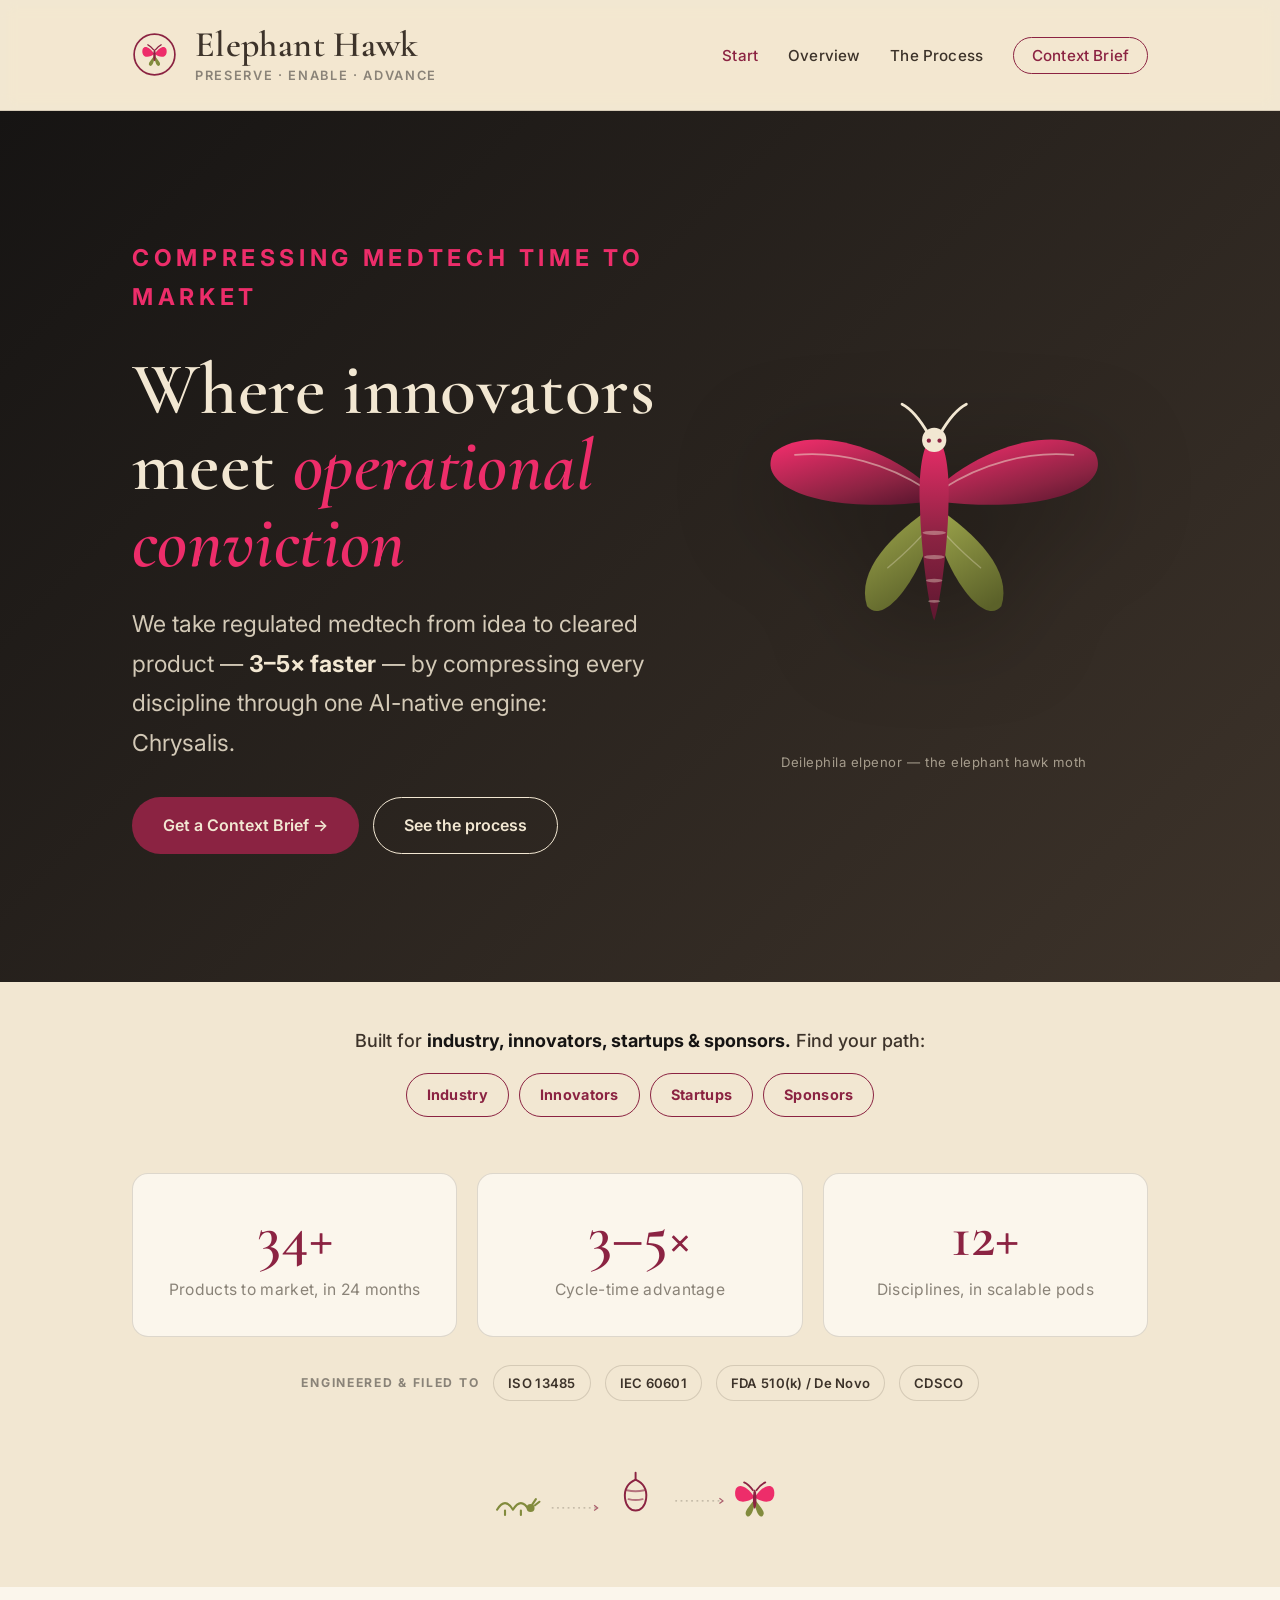
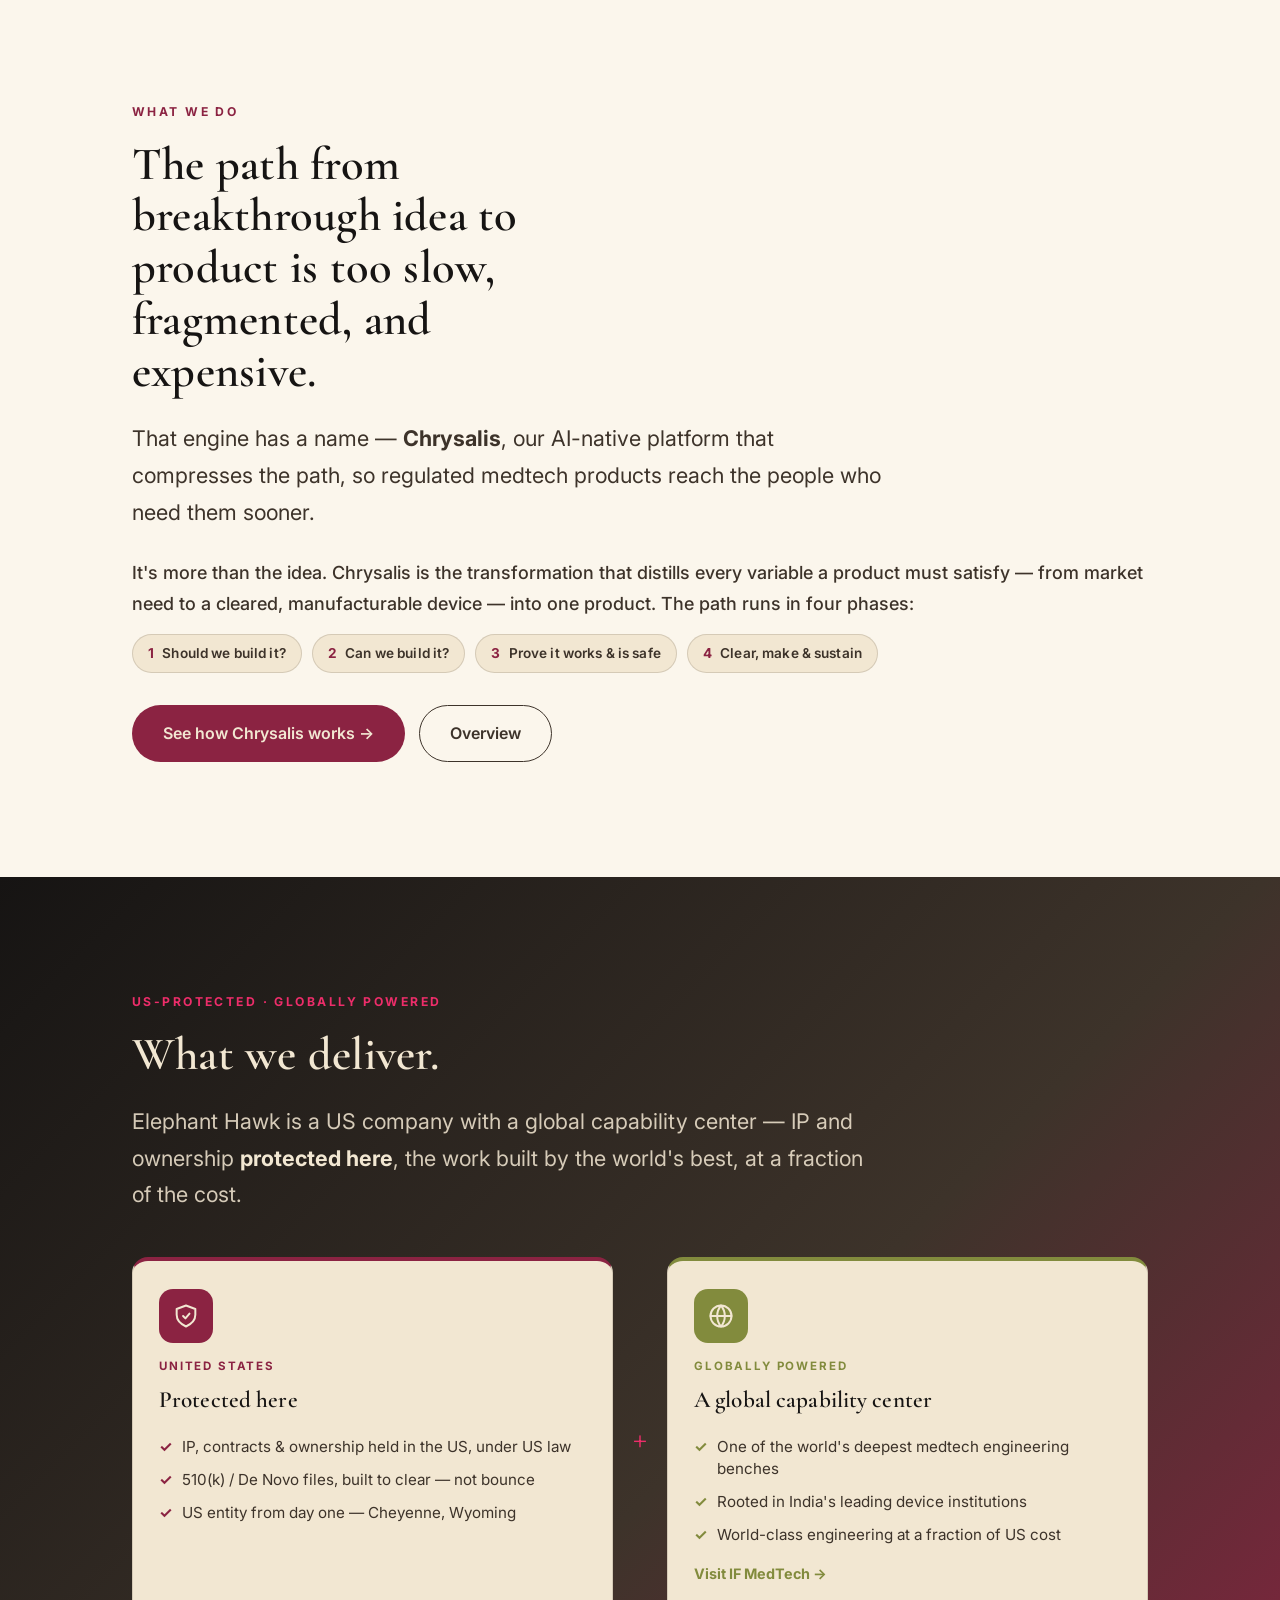
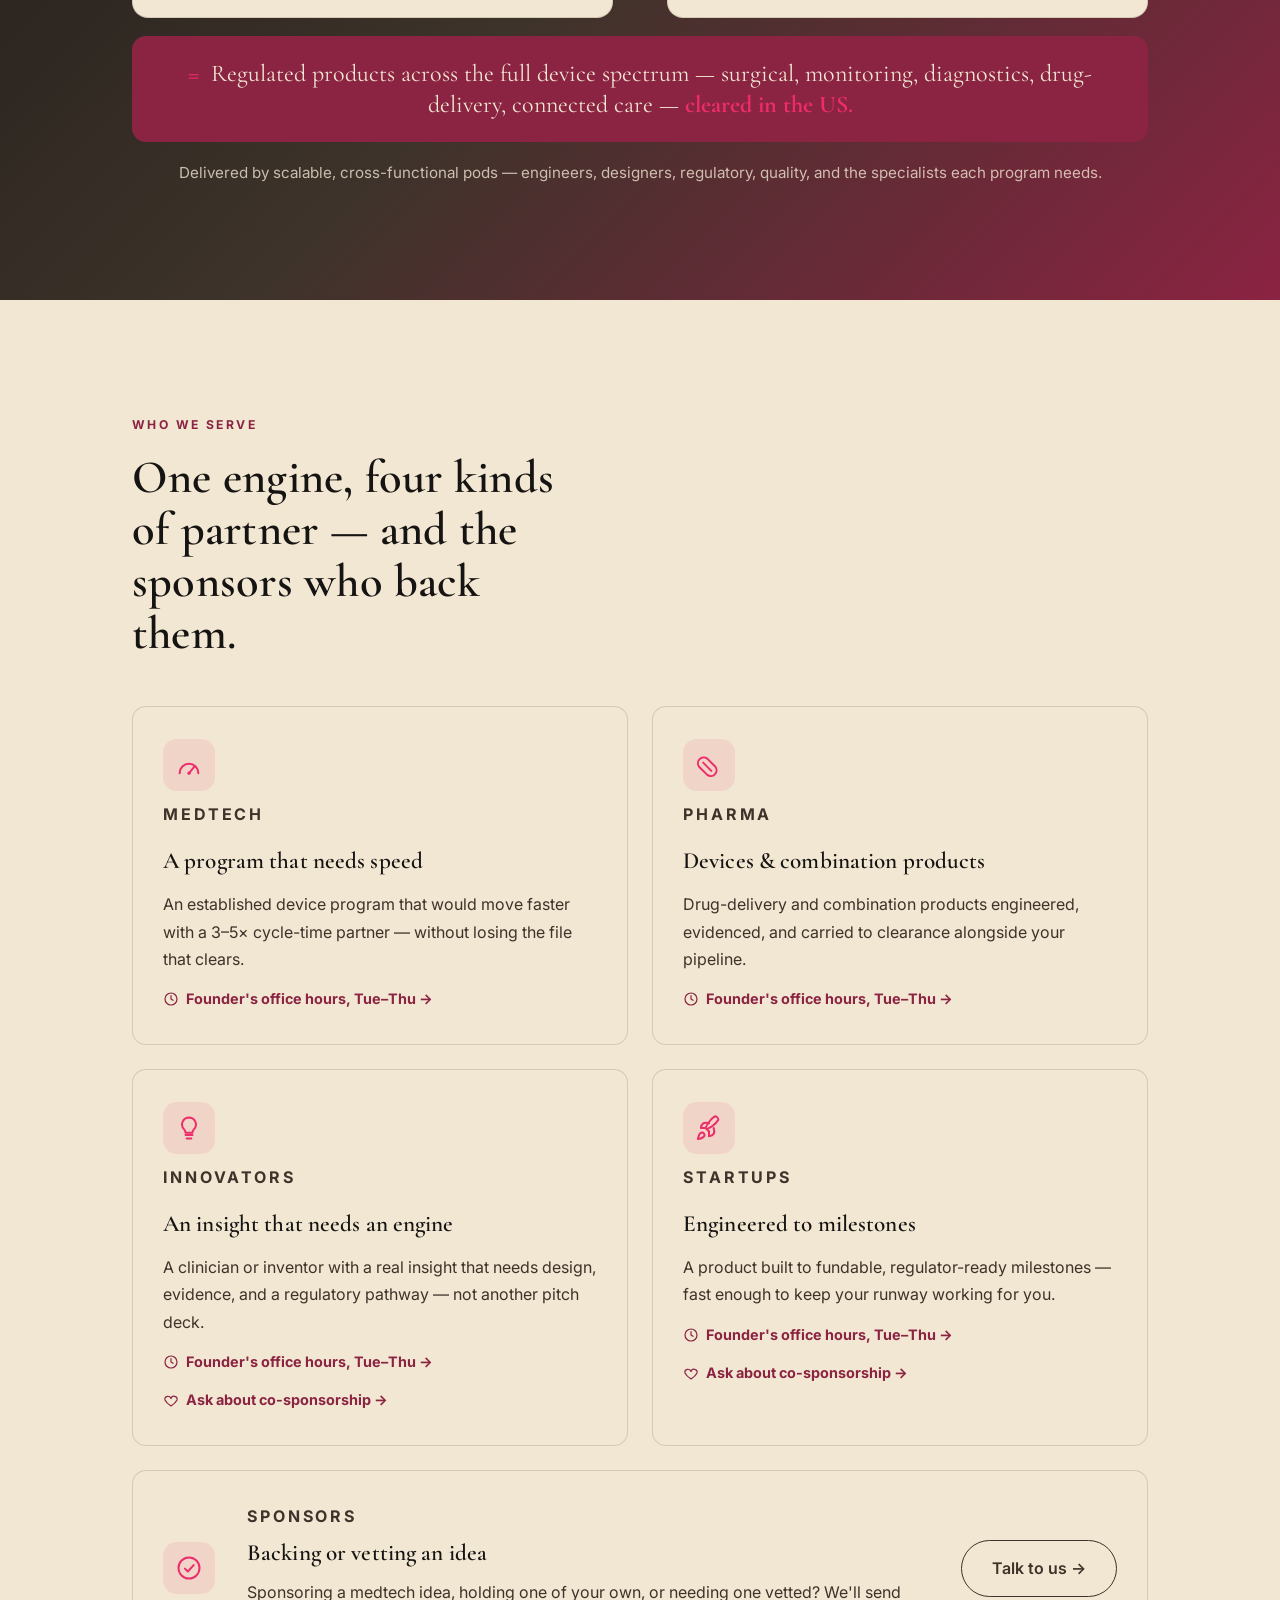
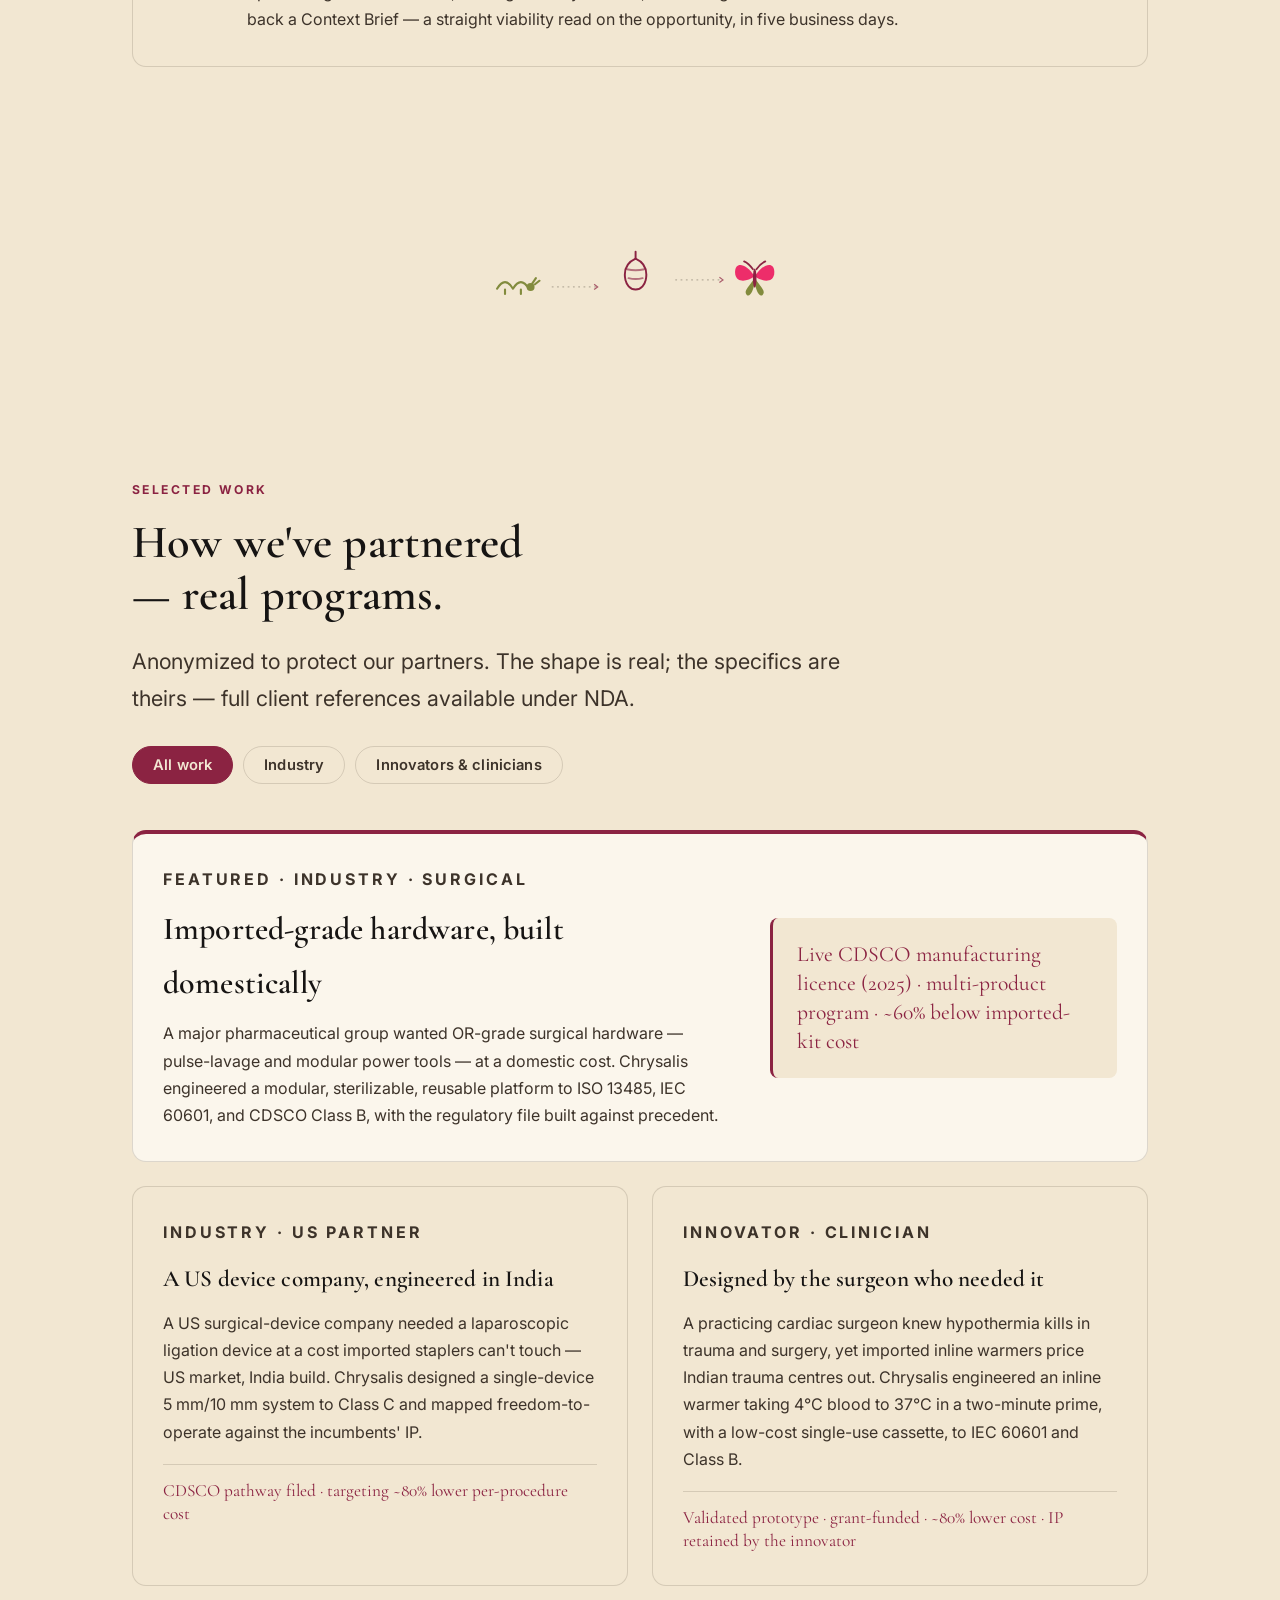
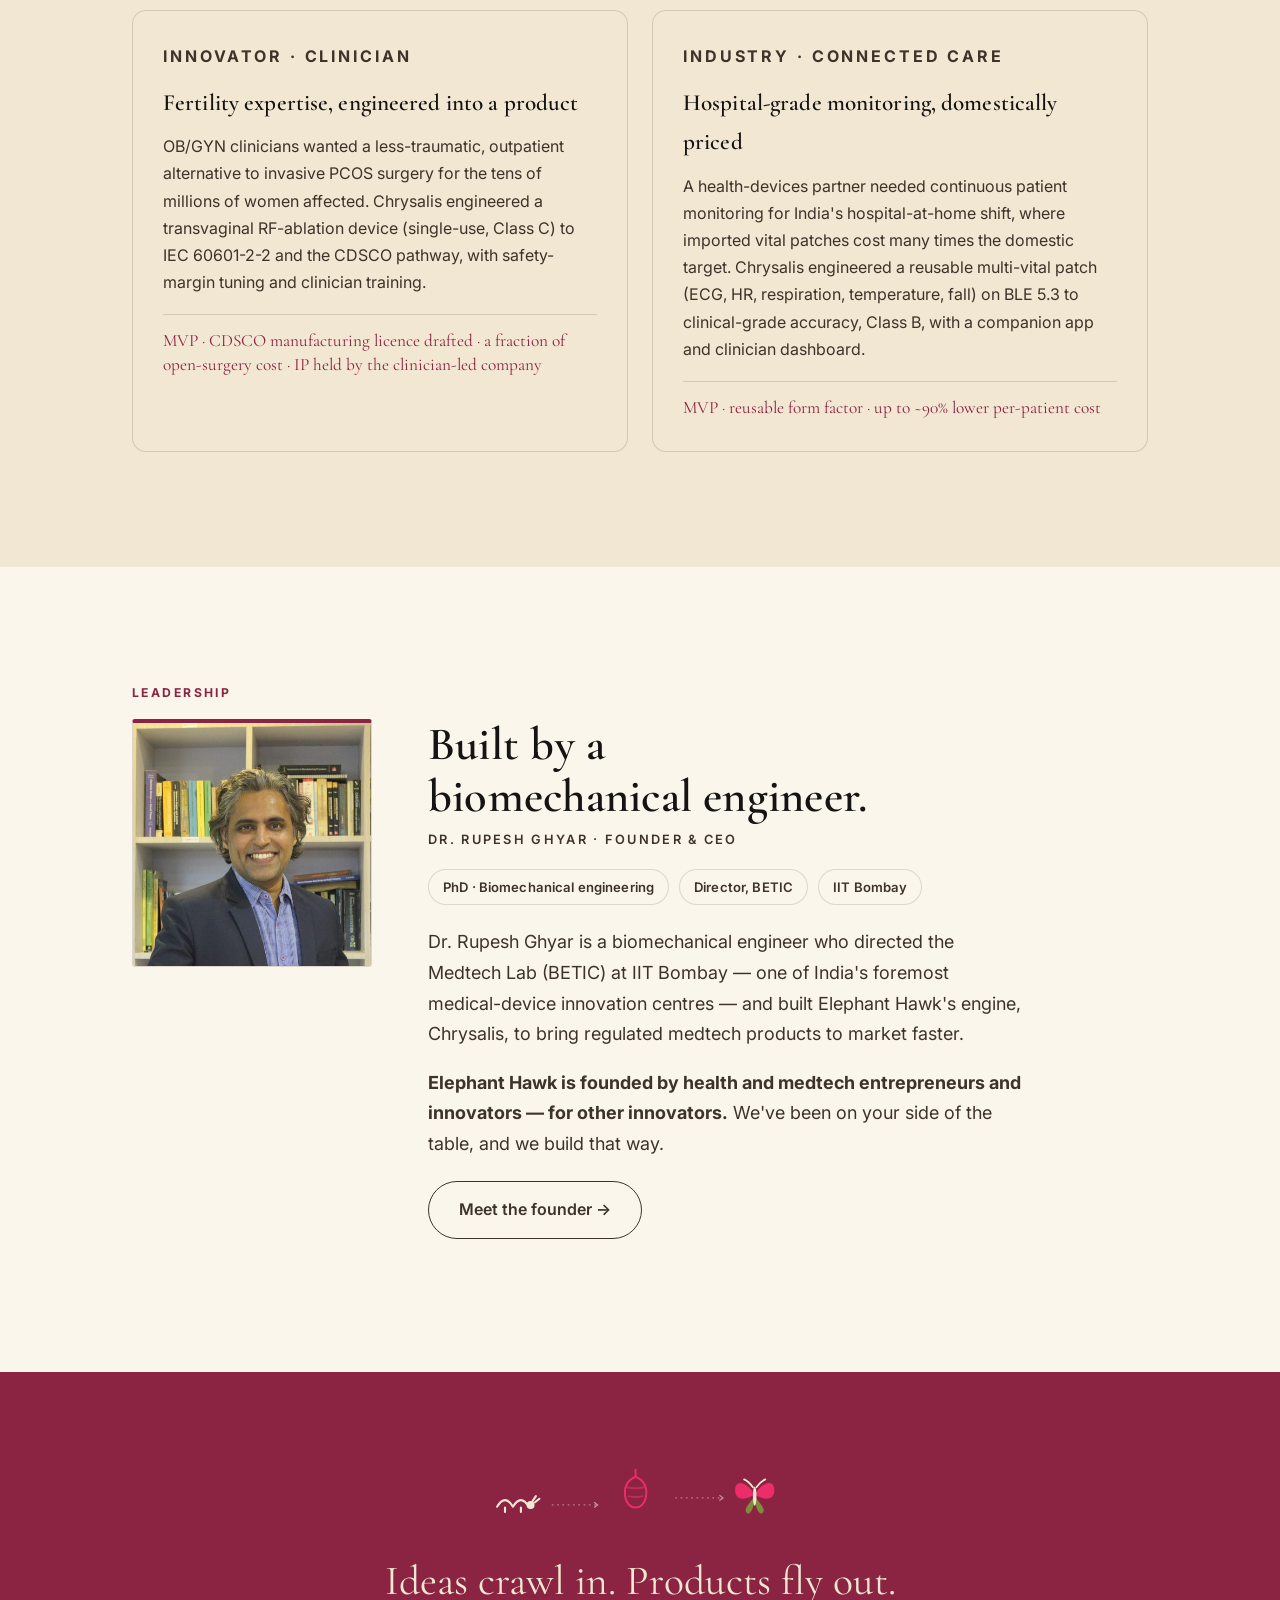
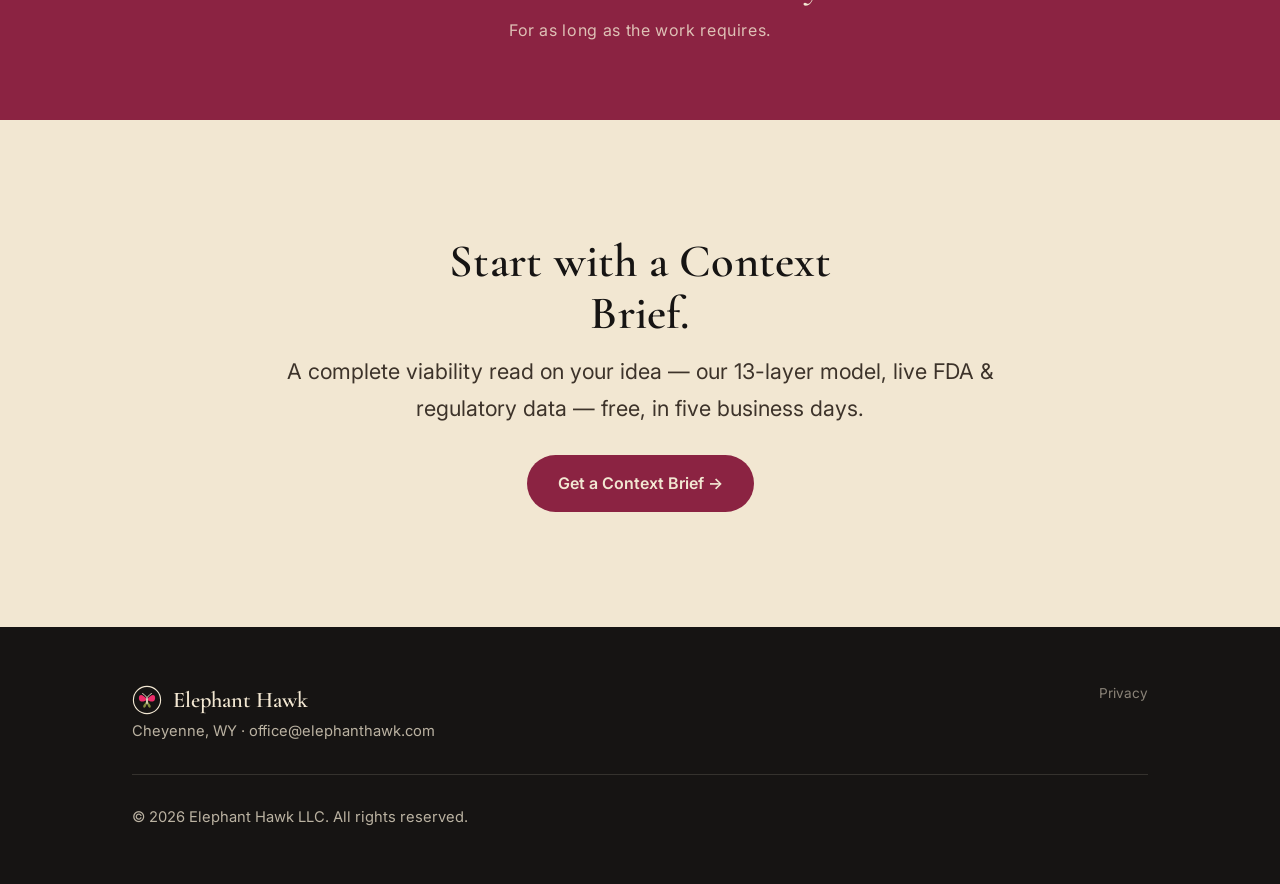
==== index.html @ acc8ccac "Redesign the hero elephant hawk moth (symmetric, brand-aligned) Replace crude ellipse "wings" with p" ====
<!DOCTYPE html>
<html lang="en">
<head>
  <meta charset="UTF-8">
  <meta name="viewport" content="width=device-width, initial-scale=1.0">
  <title>Elephant Hawk — Where innovators meet operational conviction</title>
  <meta name="description" content="Elephant Hawk partners with industry and innovators to develop, manufacture, and bring regulated products to market worldwide.">
  <link rel="canonical" href="https://www.elephanthawk.com/">
  <!-- Social sharing (Open Graph + Twitter) -->
  <meta property="og:type" content="website">
  <meta property="og:site_name" content="Elephant Hawk">
  <meta property="og:url" content="https://www.elephanthawk.com/">
  <meta property="og:title" content="Elephant Hawk — Where innovators meet operational conviction">
  <meta property="og:description" content="We partner with industry and innovators to develop, manufacture, and bring regulated products to market worldwide.">
  <meta property="og:image" content="https://www.elephanthawk.com/og-image.png">
  <meta name="twitter:card" content="summary_large_image">
  <!-- Structured data: tells Google & AI tools who Elephant Hawk is -->
  <script type="application/ld+json">
  {
    "@context": "https://schema.org",
    "@type": "Organization",
    "name": "Elephant Hawk",
    "url": "https://www.elephanthawk.com/",
    "logo": "https://www.elephanthawk.com/apple-touch-icon.png",
    "image": "https://www.elephanthawk.com/og-image.png",
    "description": "Elephant Hawk partners with industry and innovators to develop, manufacture, and bring regulated products to market worldwide — compressing medtech time to market.",
    "slogan": "Where innovators meet operational conviction"
  }
  </script>
  <!-- Brand web fonts: Cormorant Garamond (display) + Inter (body) -->
  <link rel="preconnect" href="https://fonts.googleapis.com">
  <link rel="preconnect" href="https://fonts.gstatic.com" crossorigin>
  <link href="https://fonts.googleapis.com/css2?family=Cormorant+Garamond:ital,wght@0,500;0,600;1,500;1,600&family=Inter:wght@400;500;600;700&display=swap" rel="stylesheet">
  <link rel="icon" href="favicon.svg" type="image/svg+xml">
  <link rel="icon" href="favicon-32.png" sizes="32x32" type="image/png">
  <link rel="apple-touch-icon" href="apple-touch-icon.png">
  <link rel="stylesheet" href="styles.css">
</head>
<body>

  <!-- ============ Shared header (repeat on every page) ============ -->
  <header class="site-header">
    <nav class="nav container" aria-label="Primary">
      <a class="brand" href="index.html" aria-label="Elephant Hawk home">
        <!-- Ring emblem — wing pair inside a ring (Mulberry ring on cream) -->
        <svg viewBox="0 0 64 64" xmlns="http://www.w3.org/2000/svg" aria-hidden="true">
          <circle cx="32" cy="32" r="29" fill="none" stroke="#8B2342" stroke-width="2.4"/><g transform="translate(32,33) scale(0.78) translate(-32,-42)"><path d="M32,40 C20,22 8,24 10,38 C12,48 24,46 32,40 Z" fill="#ED2D6A"/><path d="M32,40 C44,22 56,24 54,38 C52,48 40,46 32,40 Z" fill="#ED2D6A"/><path d="M32,42 C25,52 19,57 23,61 C27,64 31,55 32,46 Z" fill="#828B3D"/><path d="M32,42 C39,52 45,57 41,61 C37,64 33,55 32,46 Z" fill="#828B3D"/><ellipse cx="32" cy="42" rx="2.2" ry="11" fill="#8B2342"/><path d="M30,32 q-5,-7 -10,-9 M34,32 q5,-7 10,-9" stroke="#8B2342" stroke-width="2.4" fill="none" stroke-linecap="round"/></g>
        </svg>
        <span class="name">Elephant Hawk<span class="tag">Preserve · Enable · Advance</span></span>
      </a>
      <button class="nav-toggle" aria-label="Toggle menu" aria-controls="nav-links" aria-expanded="false">☰</button>
      <ul class="nav-links" id="nav-links" hidden>
        <li><a href="index.html" class="active">Start</a></li>
        <li><a href="about.html">Overview</a></li>
        <li><a href="approach.html">The Process</a></li>
        <li><a class="nav-cta" href="contact.html?type=brief#context-brief">Context Brief</a></li>
      </ul>
    </nav>
  </header>

  <main>
    <!-- ============ Hero (dark transformation gradient + moth) ============ -->
    <section class="hero on-dark">
      <div class="container">
        <div class="hero-copy">
          <p class="section-eyebrow" style="color:var(--hawk-pink);">Compressing medtech time to market</p>
          <h1>Where innovators meet <em>operational conviction</em></h1>
          <p>We take regulated medtech from idea to cleared product — <strong style="color:var(--wing-cream);">3–5× faster</strong> — by compressing every discipline through one AI-native engine: Chrysalis.</p>
          <div class="hero-actions">
            <a class="btn btn-primary" href="contact.html?type=brief#context-brief">Get a Context Brief →</a>
            <a class="btn btn-ghost" href="approach.html">See the process</a>
          </div>
        </div>
        <figure class="hero-art" style="margin:0;">
          <!-- The elephant hawk moth — the figure the brand is named for -->
          <svg viewBox="0 0 1200 1140" xmlns="http://www.w3.org/2000/svg" role="img" aria-label="Illustration of an elephant hawk moth">
            <defs>
              <linearGradient id="forewing" x1="0.15" y1="0" x2="0.85" y2="1">
                <stop offset="0%" stop-color="#ED2D6A"/><stop offset="70%" stop-color="#8B2342"/><stop offset="100%" stop-color="#5e1730"/>
              </linearGradient>
              <linearGradient id="hindwing" x1="0.3" y1="0" x2="0.7" y2="1">
                <stop offset="0%" stop-color="#9aa24a"/><stop offset="100%" stop-color="#5b6129"/>
              </linearGradient>
              <linearGradient id="bodyGrad" x1="0" y1="0" x2="0" y2="1">
                <stop offset="0%" stop-color="#ED2D6A"/><stop offset="55%" stop-color="#8B2342"/><stop offset="100%" stop-color="#5e1730"/>
              </linearGradient>
            </defs>
            <!-- Hindwings (olive), behind -->
            <path d="M600,520 C480,600 380,702 412,802 C462,862 572,706 600,560 Z" fill="url(#hindwing)"/>
            <path d="M600,520 C720,600 820,702 788,802 C738,862 628,706 600,560 Z" fill="url(#hindwing)"/>
            <!-- Forewings (pink), swept up and out -->
            <path d="M600,478 C440,330 232,300 150,372 C96,472 300,548 600,506 Z" fill="url(#forewing)"/>
            <path d="M600,478 C760,330 968,300 1050,372 C1104,472 900,548 600,506 Z" fill="url(#forewing)"/>
            <!-- Pale streaks (the moth's signature wing lines) -->
            <path d="M210,378 C340,366 470,404 575,472" stroke="#F2E7D2" stroke-width="5" fill="none" opacity="0.5" stroke-linecap="round"/>
            <path d="M990,378 C860,366 730,404 625,472" stroke="#F2E7D2" stroke-width="5" fill="none" opacity="0.5" stroke-linecap="round"/>
            <path d="M470,694 C522,650 566,608 596,566" stroke="#F2E7D2" stroke-width="4" fill="none" opacity="0.32" stroke-linecap="round"/>
            <path d="M730,694 C678,650 634,608 604,566" stroke="#F2E7D2" stroke-width="4" fill="none" opacity="0.32" stroke-linecap="round"/>
            <!-- Body: tapered abdomen, on top of the wing roots -->
            <path d="M600,322 C566,340 556,430 560,520 C563,650 585,802 600,842 C615,802 637,650 640,520 C644,430 634,340 600,322 Z" fill="url(#bodyGrad)"/>
            <!-- Abdomen segment stripes -->
            <ellipse cx="600" cy="596" rx="33" ry="6" fill="#F2E7D2" opacity="0.38"/>
            <ellipse cx="600" cy="664" rx="29" ry="6" fill="#F2E7D2" opacity="0.38"/>
            <ellipse cx="600" cy="730" rx="23" ry="5" fill="#F2E7D2" opacity="0.38"/>
            <ellipse cx="600" cy="788" rx="17" ry="4" fill="#F2E7D2" opacity="0.38"/>
            <!-- Head + eyes -->
            <circle cx="600" cy="336" r="34" fill="#F2E7D2"/>
            <circle cx="585" cy="338" r="6" fill="#8B2342"/>
            <circle cx="615" cy="338" r="6" fill="#8B2342"/>
            <!-- Antennae -->
            <path d="M584,320 Q546,254 510,236" stroke="#F2E7D2" stroke-width="8" fill="none" stroke-linecap="round"/>
            <path d="M616,320 Q654,254 690,236" stroke="#F2E7D2" stroke-width="8" fill="none" stroke-linecap="round"/>
          </svg>
          <figcaption class="hero-caption">Deilephila elpenor — the elephant hawk moth</figcaption>
        </figure>
      </div>
    </section>

    <!-- ============ Audience selector ============ -->
    <section class="container audience-bar">
      <p class="audience-lead">Built for <strong>industry, innovators, startups &amp; sponsors.</strong> Find your path:</p>
      <div class="audience-chips">
        <a href="#for-industry">Industry</a>
        <a href="#for-innovators">Innovators</a>
        <a href="#for-startups">Startups</a>
        <a href="#for-sponsors">Sponsors</a>
      </div>
    </section>

    <!-- ============ Proof strip ============ -->
    <section class="container">
      <div class="stats">
        <div class="stat"><div class="num" data-count="34" data-suffix="+">34+</div><div class="label">Products to market, in 24 months</div></div>
        <div class="stat"><div class="num">3–5×</div><div class="label">Cycle-time advantage</div></div>
        <div class="stat"><div class="num" data-count="12" data-suffix="+">12+</div><div class="label">Disciplines, in scalable pods</div></div>
      </div>
      <div class="standards" aria-label="Standards and regulatory pathways">
        <span class="standards-lead">Engineered &amp; filed to</span>
        <span class="std">ISO 13485</span>
        <span class="std">IEC 60601</span>
        <span class="std">FDA 510(k) / De Novo</span>
        <span class="std">CDSCO</span>
      </div>
    </section>

    <!-- ============ Metamorphosis thread (caterpillar → chrysalis → moth) ============ -->
    <div class="metamorph-divider" aria-hidden="true">
      <svg viewBox="0 0 340 90" fill="none">
        <path d="M70,60 H120" stroke="#3D332A" stroke-width="1.4" stroke-dasharray="2 4" opacity="0.32"/>
        <path d="M118,57 l4,3 -4,3" stroke="#8B2342" stroke-width="1.4" opacity="0.7"/>
        <path d="M210,52 H262" stroke="#3D332A" stroke-width="1.4" stroke-dasharray="2 4" opacity="0.32"/>
        <path d="M260,49 l4,3 -4,3" stroke="#8B2342" stroke-width="1.4" opacity="0.7"/>
        <g stroke="#828B3D" stroke-width="2.4" stroke-linecap="round" stroke-linejoin="round">
          <path d="M8,62 q9,-15 18,0 q9,-15 18,0"/><circle cx="46" cy="60" r="4.5" fill="#828B3D" stroke="none"/>
          <path d="M48,56 l4,-6 M51,57 l5,-4"/><path d="M17,63 v5 M35,63 v5"/>
        </g>
        <g stroke="#8B2342" stroke-width="2.2" stroke-linecap="round">
          <line x1="165" y1="20" x2="165" y2="28"/>
          <path d="M165,28 C156,32 152,40 153,49 C154,58 159,63 165,63 C171,63 176,58 177,49 C178,40 174,32 165,28 Z"/>
          <path d="M155,40 Q165,42 175,40" opacity="0.6"/><path d="M157,50 Q165,52 173,50" opacity="0.6"/>
        </g>
        <g transform="translate(268,8)">
          <path d="M32,40 C20,22 8,24 10,38 C12,48 24,46 32,40 Z" fill="#ED2D6A"/>
          <path d="M32,40 C44,22 56,24 54,38 C52,48 40,46 32,40 Z" fill="#ED2D6A"/>
          <path d="M32,42 C25,52 19,57 23,61 C27,64 31,55 32,46 Z" fill="#828B3D"/>
          <path d="M32,42 C39,52 45,57 41,61 C37,64 33,55 32,46 Z" fill="#828B3D"/>
          <ellipse cx="32" cy="42" rx="2" ry="11" fill="#8B2342"/>
          <path d="M30,32 q-5,-7 -10,-9 M34,32 q5,-7 10,-9" stroke="#8B2342" stroke-width="2" fill="none" stroke-linecap="round"/>
        </g>
      </svg>
    </div>

    <!-- ============ What we do (teaser) ============ -->
    <section class="section section--panel">
      <div class="container">
        <p class="section-eyebrow">What we do</p>
        <h2 class="section-title">The path from breakthrough idea to product is too slow, fragmented, and expensive.</h2>
        <p class="lede">That engine has a name — <strong>Chrysalis</strong>, our AI-native platform that compresses the path, so regulated medtech products reach the people who need them sooner.</p>
        <p class="scope-lead">It's more than the idea. Chrysalis is the transformation that distills every variable a product must satisfy — from market need to a cleared, manufacturable device — into one product. The path runs in four phases:</p>
        <div class="scope-strip" aria-label="The Chrysalis pipeline — four phases">
          <a href="approach.html#scope"><b>1</b> Should we build it?</a><a href="approach.html#scope"><b>2</b> Can we build it?</a><a href="approach.html#scope"><b>3</b> Prove it works &amp; is safe</a><a href="approach.html#scope"><b>4</b> Clear, make &amp; sustain</a>
        </div>
        <div class="hero-actions" style="margin-top:32px;">
          <a class="btn btn-primary" href="approach.html">See how Chrysalis works →</a>
          <a class="btn btn-ghost" href="about.html">Overview</a>
        </div>
      </div>
    </section>

    <!-- ============ What we deliver (US) ============ -->
    <section class="section on-dark" style="background:var(--transform);color:var(--wing-cream);">
      <div class="container">
        <p class="section-eyebrow" style="color:var(--hawk-pink);">US-protected · globally powered</p>
        <h2 class="section-title" style="color:var(--wing-cream);">What we deliver.</h2>
        <p class="lede" style="color:rgba(242,231,210,0.86);">Elephant Hawk is a US company with a global capability center — IP and ownership <strong style="color:var(--wing-cream);">protected here</strong>, the work built by the world's best, at a fraction of the cost.</p>
        <div class="deliver-model">
          <div class="deliver-pillars">
            <div class="deliver-pillar" style="--accent: var(--mulberry);">
              <span class="deliver-icon" aria-hidden="true"><svg viewBox="0 0 24 24" fill="none" stroke="currentColor" stroke-width="1.7" stroke-linecap="round" stroke-linejoin="round"><path d="M12 3l8 3v5c0 5-3.5 8-8 10-4.5-2-8-5-8-10V6z"/><path d="M9.5 12l2 2 3.5-4"/></svg></span>
              <p class="deliver-kicker">United States</p>
              <h3>Protected here</h3>
              <ul class="deliver-list">
                <li>IP, contracts &amp; ownership held in the US, under US law</li>
                <li>510(k) / De&nbsp;Novo files, built to clear — not bounce</li>
                <li>US entity from day one — Cheyenne, Wyoming</li>
              </ul>
            </div>
            <div class="deliver-plus" aria-hidden="true">+</div>
            <div class="deliver-pillar" style="--accent: var(--moth-olive);">
              <span class="deliver-icon" aria-hidden="true"><svg viewBox="0 0 24 24" fill="none" stroke="currentColor" stroke-width="1.7" stroke-linecap="round" stroke-linejoin="round"><circle cx="12" cy="12" r="9"/><path d="M3 12h18"/><path d="M12 3a14 14 0 0 1 0 18 14 14 0 0 1 0-18z"/></svg></span>
              <p class="deliver-kicker">Globally powered</p>
              <h3>A global capability center</h3>
              <ul class="deliver-list">
                <li>One of the world's deepest medtech engineering benches</li>
                <li>Rooted in India's leading device institutions</li>
                <li>World-class engineering at a fraction of US cost</li>
              </ul>
              <a class="deliver-link" href="https://www.ifmedtech.com" target="_blank" rel="noopener">Visit IF&nbsp;MedTech →</a>
            </div>
          </div>
          <div class="deliver-result">
            <strong>=</strong>&nbsp; Regulated products across the full device spectrum — surgical, monitoring, diagnostics, drug-delivery, connected care — <strong>cleared in the US.</strong>
          </div>
          <p class="deliver-note">Delivered by scalable, cross-functional pods — engineers, designers, regulatory, quality, and the specialists each program needs.</p>
        </div>
      </div>
    </section>

    <!-- ============ Who we serve ============ -->
    <section class="section">
      <div class="container">
        <p class="section-eyebrow">Who we serve</p>
        <h2 class="section-title">One engine, four kinds of partner — and the sponsors who back them.</h2>
        <div class="cards cols-2">
          <div class="card partner">
            <span class="partner-icon" aria-hidden="true">
              <svg viewBox="0 0 24 24" fill="none" stroke="currentColor" stroke-width="1.7" stroke-linecap="round" stroke-linejoin="round"><path d="M4 19a8 8 0 1 1 16 0"/><path d="M12 19l5-6"/><circle cx="12" cy="19" r="1.4" fill="currentColor" stroke="none"/></svg>
            </span>
            <p class="step-stage" id="for-industry">Medtech</p>
            <h3>A program that needs speed</h3>
            <p>An established device program that would move faster with a 3–5× cycle-time partner — without losing the file that clears.</p>
            <a class="card-teaser" href="contact.html#office-hours">
              <svg viewBox="0 0 24 24" fill="none" stroke="currentColor" stroke-width="1.8" stroke-linecap="round" stroke-linejoin="round" aria-hidden="true"><circle cx="12" cy="12" r="9"/><path d="M12 7v5l3 2"/></svg>
              Founder's office hours, Tue–Thu →
            </a>
          </div>
          <div class="card partner">
            <span class="partner-icon" aria-hidden="true">
              <svg viewBox="0 0 24 24" fill="none" stroke="currentColor" stroke-width="1.7" stroke-linecap="round" stroke-linejoin="round"><path d="M10.5 20.5 3.5 13.5a5 5 0 0 1 7-7l7 7a5 5 0 0 1-7 7z"/><path d="M7 10l7 7"/></svg>
            </span>
            <p class="step-stage">Pharma</p>
            <h3>Devices &amp; combination products</h3>
            <p>Drug-delivery and combination products engineered, evidenced, and carried to clearance alongside your pipeline.</p>
            <a class="card-teaser" href="contact.html#office-hours">
              <svg viewBox="0 0 24 24" fill="none" stroke="currentColor" stroke-width="1.8" stroke-linecap="round" stroke-linejoin="round" aria-hidden="true"><circle cx="12" cy="12" r="9"/><path d="M12 7v5l3 2"/></svg>
              Founder's office hours, Tue–Thu →
            </a>
          </div>
          <div class="card partner">
            <span class="partner-icon" aria-hidden="true">
              <svg viewBox="0 0 24 24" fill="none" stroke="currentColor" stroke-width="1.7" stroke-linecap="round" stroke-linejoin="round"><path d="M9 18h6"/><path d="M10 21h4"/><path d="M12 3a6 6 0 0 0-4 10.4c.7.6 1 1.4 1 2.6h6c0-1.2.3-2 1-2.6A6 6 0 0 0 12 3z"/></svg>
            </span>
            <p class="step-stage" id="for-innovators">Innovators</p>
            <h3>An insight that needs an engine</h3>
            <p>A clinician or inventor with a real insight that needs design, evidence, and a regulatory pathway — not another pitch deck.</p>
            <a class="card-teaser" href="contact.html#office-hours">
              <svg viewBox="0 0 24 24" fill="none" stroke="currentColor" stroke-width="1.8" stroke-linecap="round" stroke-linejoin="round" aria-hidden="true"><circle cx="12" cy="12" r="9"/><path d="M12 7v5l3 2"/></svg>
              Founder's office hours, Tue–Thu →
            </a>
            <a class="card-teaser" href="contact.html?type=cosponsor#note">
              <svg viewBox="0 0 24 24" fill="none" stroke="currentColor" stroke-width="1.8" stroke-linecap="round" stroke-linejoin="round" aria-hidden="true"><path d="M12 21s-7-4.5-9-9a4.5 4.5 0 0 1 9-2 4.5 4.5 0 0 1 9 2c-2 4.5-9 9-9 9z"/></svg>
              Ask about co-sponsorship →
            </a>
          </div>
          <div class="card partner">
            <span class="partner-icon" aria-hidden="true">
              <svg viewBox="0 0 24 24" fill="none" stroke="currentColor" stroke-width="1.7" stroke-linecap="round" stroke-linejoin="round"><path d="M4.5 16.5c-1.5 1.26-2 5-2 5s3.74-.5 5-2c.79-.78.8-2.07.09-2.91a2.18 2.18 0 0 0-3.09-.09z"/><path d="M12 15l-3-3a22 22 0 0 1 8-10c1.5 0 3 1.5 3 3a22 22 0 0 1-10 8z"/><path d="M9 12H5s.55-3.03 2-4c1.62-1.08 5 0 5 0"/><path d="M12 15v4s3.03-.55 4-2c1.08-1.62 0-5 0-5"/></svg>
            </span>
            <p class="step-stage" id="for-startups">Startups</p>
            <h3>Engineered to milestones</h3>
            <p>A product built to fundable, regulator-ready milestones — fast enough to keep your runway working for you.</p>
            <a class="card-teaser" href="contact.html#office-hours">
              <svg viewBox="0 0 24 24" fill="none" stroke="currentColor" stroke-width="1.8" stroke-linecap="round" stroke-linejoin="round" aria-hidden="true"><circle cx="12" cy="12" r="9"/><path d="M12 7v5l3 2"/></svg>
              Founder's office hours, Tue–Thu →
            </a>
            <a class="card-teaser" href="contact.html?type=cosponsor#note">
              <svg viewBox="0 0 24 24" fill="none" stroke="currentColor" stroke-width="1.8" stroke-linecap="round" stroke-linejoin="round" aria-hidden="true"><path d="M12 21s-7-4.5-9-9a4.5 4.5 0 0 1 9-2 4.5 4.5 0 0 1 9 2c-2 4.5-9 9-9 9z"/></svg>
              Ask about co-sponsorship →
            </a>
          </div>
          <div class="card partner partner--wide">
            <span class="partner-icon" aria-hidden="true">
              <svg viewBox="0 0 24 24" fill="none" stroke="currentColor" stroke-width="1.7" stroke-linecap="round" stroke-linejoin="round"><circle cx="12" cy="12" r="9"/><path d="M8.5 12.5l2.5 2.5 5-5.5"/></svg>
            </span>
            <div class="partner-body">
              <p class="step-stage" id="for-sponsors">Sponsors</p>
              <h3>Backing or vetting an idea</h3>
              <p>Sponsoring a medtech idea, holding one of your own, or needing one vetted? We'll send back a Context Brief — a straight viability read on the opportunity, in five business days.</p>
            </div>
            <a class="btn btn-ghost" href="contact.html#note">Talk to us →</a>
          </div>
        </div>
      </div>
    </section>

    <!-- ============ Metamorphosis thread ============ -->
    <div class="metamorph-divider" aria-hidden="true">
      <svg viewBox="0 0 340 90" fill="none">
        <path d="M70,60 H120" stroke="#3D332A" stroke-width="1.4" stroke-dasharray="2 4" opacity="0.32"/>
        <path d="M118,57 l4,3 -4,3" stroke="#8B2342" stroke-width="1.4" opacity="0.7"/>
        <path d="M210,52 H262" stroke="#3D332A" stroke-width="1.4" stroke-dasharray="2 4" opacity="0.32"/>
        <path d="M260,49 l4,3 -4,3" stroke="#8B2342" stroke-width="1.4" opacity="0.7"/>
        <g stroke="#828B3D" stroke-width="2.4" stroke-linecap="round" stroke-linejoin="round">
          <path d="M8,62 q9,-15 18,0 q9,-15 18,0"/><circle cx="46" cy="60" r="4.5" fill="#828B3D" stroke="none"/>
          <path d="M48,56 l4,-6 M51,57 l5,-4"/><path d="M17,63 v5 M35,63 v5"/>
        </g>
        <g stroke="#8B2342" stroke-width="2.2" stroke-linecap="round">
          <line x1="165" y1="20" x2="165" y2="28"/>
          <path d="M165,28 C156,32 152,40 153,49 C154,58 159,63 165,63 C171,63 176,58 177,49 C178,40 174,32 165,28 Z"/>
          <path d="M155,40 Q165,42 175,40" opacity="0.6"/><path d="M157,50 Q165,52 173,50" opacity="0.6"/>
        </g>
        <g transform="translate(268,8)">
          <path d="M32,40 C20,22 8,24 10,38 C12,48 24,46 32,40 Z" fill="#ED2D6A"/>
          <path d="M32,40 C44,22 56,24 54,38 C52,48 40,46 32,40 Z" fill="#ED2D6A"/>
          <path d="M32,42 C25,52 19,57 23,61 C27,64 31,55 32,46 Z" fill="#828B3D"/>
          <path d="M32,42 C39,52 45,57 41,61 C37,64 33,55 32,46 Z" fill="#828B3D"/>
          <ellipse cx="32" cy="42" rx="2" ry="11" fill="#8B2342"/>
          <path d="M30,32 q-5,-7 -10,-9 M34,32 q5,-7 10,-9" stroke="#8B2342" stroke-width="2" fill="none" stroke-linecap="round"/>
        </g>
      </svg>
    </div>

    <!-- ============ Selected work ============ -->
    <section class="section" id="selected-work">
      <div class="container">
        <p class="section-eyebrow">Selected work</p>
        <h2 class="section-title">How we've partnered — real programs.</h2>
        <p class="lede">Anonymized to protect our partners. The shape is real; the specifics are theirs — full client references available under NDA.</p>
        <div class="filterbar" role="group" aria-label="Filter selected work">
          <button class="chip active" type="button" data-filter="all">All work</button>
          <button class="chip" type="button" data-filter="industry">Industry</button>
          <button class="chip" type="button" data-filter="innovator">Innovators &amp; clinicians</button>
        </div>
        <div class="case-grid">
          <div class="card card--featured" data-cat="industry">
            <div class="feat-main">
              <p class="step-stage">Featured · Industry · Surgical</p>
              <h3>Imported-grade hardware, built domestically</h3>
              <p>A major pharmaceutical group wanted OR-grade surgical hardware — pulse-lavage and modular power tools — at a domestic cost. Chrysalis engineered a modular, sterilizable, reusable platform to ISO 13485, IEC 60601, and CDSCO Class B, with the regulatory file built against precedent.</p>
            </div>
            <div class="feat-aside">
              <div class="case-outcome">Live CDSCO manufacturing licence (2025) · multi-product program · ~60% below imported-kit cost</div>
            </div>
          </div>
          <div class="card" data-cat="industry">
            <p class="step-stage">Industry · US partner</p>
            <h3>A US device company, engineered in India</h3>
            <p>A US surgical-device company needed a laparoscopic ligation device at a cost imported staplers can't touch — US market, India build. Chrysalis designed a single-device 5&nbsp;mm/10&nbsp;mm system to Class C and mapped freedom-to-operate against the incumbents' IP.</p>
            <div class="case-outcome">CDSCO pathway filed · targeting ~80% lower per-procedure cost</div>
          </div>
          <div class="card" data-cat="innovator">
            <p class="step-stage">Innovator · Clinician</p>
            <h3>Designed by the surgeon who needed it</h3>
            <p>A practicing cardiac surgeon knew hypothermia kills in trauma and surgery, yet imported inline warmers price Indian trauma centres out. Chrysalis engineered an inline warmer taking 4°C blood to 37°C in a two-minute prime, with a low-cost single-use cassette, to IEC 60601 and Class B.</p>
            <div class="case-outcome">Validated prototype · grant-funded · ~80% lower cost · IP retained by the innovator</div>
          </div>
          <div class="card" data-cat="innovator">
            <p class="step-stage">Innovator · Clinician</p>
            <h3>Fertility expertise, engineered into a product</h3>
            <p>OB/GYN clinicians wanted a less-traumatic, outpatient alternative to invasive PCOS surgery for the tens of millions of women affected. Chrysalis engineered a transvaginal RF-ablation device (single-use, Class C) to IEC 60601-2-2 and the CDSCO pathway, with safety-margin tuning and clinician training.</p>
            <div class="case-outcome">MVP · CDSCO manufacturing licence drafted · a fraction of open-surgery cost · IP held by the clinician-led company</div>
          </div>
          <div class="card" data-cat="industry">
            <p class="step-stage">Industry · Connected care</p>
            <h3>Hospital-grade monitoring, domestically priced</h3>
            <p>A health-devices partner needed continuous patient monitoring for India's hospital-at-home shift, where imported vital patches cost many times the domestic target. Chrysalis engineered a reusable multi-vital patch (ECG, HR, respiration, temperature, fall) on BLE 5.3 to clinical-grade accuracy, Class B, with a companion app and clinician dashboard.</p>
            <div class="case-outcome">MVP · reusable form factor · up to ~90% lower per-patient cost</div>
          </div>
        </div>
      </div>
    </section>

    <!-- ============ Leadership / founder ============ -->
    <section class="section section--panel">
      <div class="container">
        <p class="section-eyebrow">Leadership</p>
        <div class="founder">
          <div class="founder-photo">
            <img src="rupesh.jpg" alt="Dr. Rupesh Ghyar, Founder and CEO of Elephant Hawk" width="441" height="450">
          </div>
          <div class="founder-bio">
            <h2 class="section-title" style="margin-bottom:6px;">Built by a biomechanical engineer.</h2>
            <p class="founder-role">Dr. Rupesh Ghyar · Founder &amp; CEO</p>
            <ul class="creds" aria-label="Credentials">
              <li>PhD · Biomechanical engineering</li>
              <li>Director, BETIC</li>
              <li>IIT Bombay</li>
            </ul>
            <p>Dr. Rupesh Ghyar is a biomechanical engineer who directed the Medtech Lab (BETIC) at IIT Bombay — one of India's foremost medical-device innovation centres — and built Elephant Hawk's engine, Chrysalis, to bring regulated medtech products to market faster.</p>
            <p><strong>Elephant Hawk is founded by health and medtech entrepreneurs and innovators — for other innovators.</strong> We've been on your side of the table, and we build that way.</p>
            <p style="margin-top:22px;"><a class="btn btn-ghost" href="about.html">Meet the founder →</a></p>
          </div>
        </div>
      </div>
    </section>

    <!-- ============ Canonical phrase band ============ -->
    <section class="band">
      <div class="container">
        <svg class="motif" viewBox="0 0 340 90" fill="none" aria-hidden="true">
          <path d="M70,60 H120" stroke="#F2E7D2" stroke-width="1.4" stroke-dasharray="2 4" opacity="0.45"/>
          <path d="M118,57 l4,3 -4,3" stroke="#F2E7D2" stroke-width="1.4" opacity="0.6"/>
          <path d="M210,52 H262" stroke="#F2E7D2" stroke-width="1.4" stroke-dasharray="2 4" opacity="0.45"/>
          <path d="M260,49 l4,3 -4,3" stroke="#F2E7D2" stroke-width="1.4" opacity="0.6"/>
          <g stroke="#F2E7D2" stroke-width="2.4" stroke-linecap="round" stroke-linejoin="round">
            <path d="M8,62 q9,-15 18,0 q9,-15 18,0"/><circle cx="46" cy="60" r="4.5" fill="#F2E7D2" stroke="none"/>
            <path d="M48,56 l4,-6 M51,57 l5,-4"/><path d="M17,63 v5 M35,63 v5"/>
          </g>
          <g stroke="#ED2D6A" stroke-width="2.2" stroke-linecap="round">
            <line x1="165" y1="20" x2="165" y2="28"/>
            <path d="M165,28 C156,32 152,40 153,49 C154,58 159,63 165,63 C171,63 176,58 177,49 C178,40 174,32 165,28 Z"/>
            <path d="M155,40 Q165,42 175,40" opacity="0.6"/><path d="M157,50 Q165,52 173,50" opacity="0.6"/>
          </g>
          <g transform="translate(268,8)">
            <path d="M32,40 C20,22 8,24 10,38 C12,48 24,46 32,40 Z" fill="#ED2D6A"/>
            <path d="M32,40 C44,22 56,24 54,38 C52,48 40,46 32,40 Z" fill="#ED2D6A"/>
            <path d="M32,42 C25,52 19,57 23,61 C27,64 31,55 32,46 Z" fill="#828B3D"/>
            <path d="M32,42 C39,52 45,57 41,61 C37,64 33,55 32,46 Z" fill="#828B3D"/>
            <ellipse cx="32" cy="42" rx="2" ry="11" fill="#F2E7D2"/>
            <path d="M30,32 q-5,-7 -10,-9 M34,32 q5,-7 10,-9" stroke="#F2E7D2" stroke-width="2" fill="none" stroke-linecap="round"/>
          </g>
        </svg>
        <p>Ideas crawl in. Products fly out.</p>
        <p class="small">For as long as the work requires.</p>
      </div>
    </section>

    <!-- ============ Closing CTA ============ -->
    <section class="section center">
      <h2 class="section-title" style="margin:0 auto 14px;">Start with a Context Brief.</h2>
      <p class="lede" style="margin:0 auto 28px;">A complete viability read on your idea — our 13-layer model, live FDA &amp; regulatory data — free, in five business days.</p>
      <a class="btn btn-primary" href="contact.html?type=brief#context-brief">Get a Context Brief →</a>
    </section>
  </main>

  <!-- ============ Shared footer (repeat on every page) ============ -->
  <footer class="site-footer">
    <div class="container">
      <div class="footer-top">
        <div>
          <div class="footer-brand">
            <svg viewBox="0 0 64 64" xmlns="http://www.w3.org/2000/svg" aria-hidden="true">
              <circle cx="32" cy="32" r="29" fill="none" stroke="#F2E7D2" stroke-width="2.4"/><g transform="translate(32,33) scale(0.78) translate(-32,-42)"><path d="M32,40 C20,22 8,24 10,38 C12,48 24,46 32,40 Z" fill="#ED2D6A"/><path d="M32,40 C44,22 56,24 54,38 C52,48 40,46 32,40 Z" fill="#ED2D6A"/><path d="M32,42 C25,52 19,57 23,61 C27,64 31,55 32,46 Z" fill="#828B3D"/><path d="M32,42 C39,52 45,57 41,61 C37,64 33,55 32,46 Z" fill="#828B3D"/><ellipse cx="32" cy="42" rx="2.2" ry="11" fill="#F2E7D2"/><path d="M30,32 q-5,-7 -10,-9 M34,32 q5,-7 10,-9" stroke="#F2E7D2" stroke-width="2.4" fill="none" stroke-linecap="round"/></g>
            </svg>
            <span>Elephant Hawk</span>
          </div>
          <div>Cheyenne, WY · <a href="mailto:office@elephanthawk.com">office@elephanthawk.com</a></div>
        </div>
        <ul class="footer-legal">
          <li><a href="privacy.html">Privacy</a></li>
        </ul>
      </div>
      <div>© <span id="year">2026</span> Elephant Hawk LLC. All rights reserved.</div>
    </div>
  </footer>

  <script src="script.js"></script>
</body>
</html>
---- styles.css ----
/* =====================================================================
   Elephant Hawk — site styles
   One shared stylesheet for every page. Plain CSS, no build step.

   Built on the canonical Elephant Hawk brand system:
   the locked 7-color palette (drawn from the elephant hawk moth and the
   mulberry leaves silk moths feed on) and the brand's web typefaces.
   Change a token below and it cascades across the whole site.
   ===================================================================== */

:root {
  /* --- The 7 brand colors (exact, no drift) -------------------------- */
  --mulberry:   #8B2342;   /* Primary · Signal     — lead accent, links, CTAs */
  --moth-olive: #828B3D;   /* Secondary · Partnership */
  --wing-cream: #F2E7D2;   /* Neutral · Paper      — page background */
  --chrysalis:  #3D332A;   /* Neutral · Earth      — body text on cream */
  --dusk:       #161413;   /* Neutral · Ink        — warm near-black */
  --ash:        #8A8378;   /* Neutral · Metadata   — captions, fine print */
  --hawk-pink:  #ED2D6A;   /* Digital · Highlight  — energy beats, the mark */

  /* Derived helpers (tints of the palette, not new colors) */
  --cream-panel: #fbf6ec;  /* a lighter cream for cards on cream */
  --line: rgba(61, 51, 42, 0.16);   /* hairline = chrysalis at low alpha */

  /* The canonical "transformation" gradient — dark surfaces only */
  --transform: linear-gradient(135deg, var(--dusk) 0%, var(--chrysalis) 55%, var(--mulberry) 100%);

  /* --- Type ----------------------------------------------------------
     Brand web typefaces: Cormorant Garamond (display) + Inter (text).
     Loaded from Google Fonts in each page's <head>. The fallbacks keep
     the page readable if the web fonts fail to load. */
  --font-display: "Cormorant Garamond", Georgia, "Times New Roman", serif;
  --font-body: "Inter", -apple-system, BlinkMacSystemFont, "Segoe UI", Helvetica, Arial, sans-serif;

  /* --- Layout -------------------------------------------------------- */
  --maxw: 1120px;
  --gutter: clamp(20px, 5vw, 52px);
}

/* --- Baseline -------------------------------------------------------- */
*, *::before, *::after { box-sizing: border-box; }
html { scroll-behavior: smooth; -webkit-text-size-adjust: 100%; }
body {
  margin: 0;
  font-family: var(--font-body);
  color: var(--chrysalis);
  background: var(--wing-cream);
  line-height: 1.7;
  font-size: 18px;
  -webkit-font-smoothing: antialiased;
  overflow-x: hidden;            /* belt-and-suspenders against horizontal scroll */
}
img, svg { max-width: 100%; }
a { color: var(--mulberry); text-decoration: none; }
a:hover { text-decoration: underline; }

.container {
  width: 100%;
  max-width: var(--maxw);
  margin-inline: auto;
  padding-inline: var(--gutter);
}

/* Display type uses the serif; body stays sans -------------------------*/
h1, h2, h3, .display { font-family: var(--font-display); font-weight: 600; letter-spacing: 0.005em; }

/* =====================================================================
   Header / navigation
   ===================================================================== */
.site-header {
  position: sticky;
  top: 0;
  z-index: 50;
  background: rgba(242, 231, 210, 0.88);   /* wing cream, translucent */
  backdrop-filter: saturate(160%) blur(8px);
  border-bottom: 1px solid var(--line);
}
.nav {
  display: flex;
  align-items: center;
  justify-content: space-between;
  min-height: 110px;            /* taller bar to hold the larger logo */
  transition: min-height 0.2s ease;
}

/* The wordmark lockup: chrysalis mark (left) + name (right) — ~1.5× size */
.brand { display: flex; align-items: center; gap: 18px; color: var(--chrysalis); }
.brand:hover { text-decoration: none; }
.brand svg { width: 45px; height: 45px; display: block; flex: none; transition: width 0.2s ease, height 0.2s ease; }
.brand .name {
  font-family: var(--font-display);
  font-weight: 600;
  font-size: 2.25rem;
  line-height: 1;
  letter-spacing: 0.01em;
  transition: font-size 0.2s ease;
}
.brand .tag {
  display: block;
  font-family: var(--font-body);
  font-size: 0.8rem;
  letter-spacing: 0.13em;
  text-transform: uppercase;
  color: var(--ash);
  margin-top: 7px;
  font-weight: 600;
  white-space: nowrap;
  transition: opacity 0.2s ease;
}

/* Once scrolled, the sticky bar + logo shrink (desktop only — on mobile the
   logo is already compact and shrinking would offset the dropdown menu). */
@media (min-width: 761px) {
  .site-header.scrolled .nav { min-height: 68px; }
  .site-header.scrolled .brand svg { width: 32px; height: 32px; }
  .site-header.scrolled .brand .name { font-size: 1.6rem; }
  .site-header.scrolled .brand .tag { opacity: 0; pointer-events: none; }
}

.nav-links {
  display: flex;
  align-items: center;
  gap: 30px;
  list-style: none;
  margin: 0;
  padding: 0;
}
.nav-links a {
  color: var(--chrysalis);
  font-size: 0.95rem;
  font-weight: 500;
  letter-spacing: 0.01em;
}
.nav-links a:hover { color: var(--mulberry); text-decoration: none; }
.nav-links a.active { color: var(--mulberry); }
.nav-cta {
  border: 1px solid var(--mulberry);
  color: var(--mulberry) !important;
  border-radius: 999px;
  padding: 8px 18px !important;
}
.nav-cta:hover { background: var(--mulberry); color: var(--wing-cream) !important; }

.nav-toggle {
  display: none;
  background: none; border: 0; cursor: pointer;
  padding: 8px; font-size: 1.4rem; line-height: 1; color: var(--chrysalis);
}

/* =====================================================================
   Buttons
   ===================================================================== */
.btn {
  display: inline-block;
  font-family: var(--font-body);
  font-weight: 600;
  font-size: 1rem;
  padding: 14px 30px;
  border-radius: 999px;
  border: 1px solid transparent;
  cursor: pointer;
  transition: background 0.15s ease, color 0.15s ease, border-color 0.15s ease, transform 0.15s ease;
}
.btn:hover { text-decoration: none; transform: translateY(-2px); }
.btn-primary { background: var(--mulberry); color: var(--wing-cream); }
.btn-primary:hover { background: #74182f; }
/* Ghost button: dark outline on light surfaces; fills dark on hover so the
   label stays visible (the old currentColor fill turned cream-on-cream). */
.btn-ghost { background: transparent; color: var(--chrysalis); border-color: var(--chrysalis); }
.btn-ghost:hover { background: var(--chrysalis); color: var(--wing-cream); }
/* On dark surfaces (hero, mulberry band), the ghost inverts to cream */
.on-dark .btn-ghost { color: var(--wing-cream); border-color: var(--wing-cream); }
.on-dark .btn-ghost:hover { background: var(--wing-cream); color: var(--dusk); }

/* =====================================================================
   Section rhythm
   ===================================================================== */
.section { padding-block: clamp(60px, 9vw, 116px); }
.section--panel { background: var(--cream-panel); }
.section-eyebrow {
  text-transform: uppercase;
  letter-spacing: 0.2em;
  font-size: 0.76rem;
  font-weight: 700;
  color: var(--mulberry);
  margin: 0 0 16px;
}
.section-title {
  font-size: clamp(1.9rem, 4vw, 2.9rem);
  line-height: 1.12;
  margin: 0 0 22px;
  max-width: 20ch;
  color: var(--dusk);
}
.lede { font-size: clamp(1.1rem, 2vw, 1.35rem); color: var(--chrysalis); max-width: 58ch; }

/* =====================================================================
   Hero (dark, with the moth)
   ===================================================================== */
.hero {
  background: var(--transform);
  color: var(--wing-cream);
}
.hero .container {
  display: grid;
  grid-template-columns: 1.1fr 0.9fr;
  align-items: center;
  gap: clamp(24px, 5vw, 64px);
  padding-block: clamp(64px, 10vw, 128px);
}
/* Let grid children shrink below their content's intrinsic width so the
   moth SVG can't blow the hero wider than the viewport (mobile overflow). */
.hero .container > * { min-width: 0; }
.hero h1 {
  font-size: clamp(2.6rem, 6vw, 4.6rem);
  line-height: 1.04;
  margin: 0 0 24px;
  color: var(--wing-cream);
}
.hero h1 em { font-style: italic; color: var(--hawk-pink); }
.hero p {
  font-size: clamp(1.15rem, 2.2vw, 1.45rem);
  color: rgba(242, 231, 210, 0.85);
  max-width: 46ch;
  margin: 0 0 34px;
}
.hero-actions { display: flex; flex-wrap: wrap; gap: 14px; }
.hero-art { display: block; }
.hero-art svg { width: 100%; height: auto; filter: drop-shadow(0 20px 50px rgba(0,0,0,0.35)); }

/* A small caption under the moth */
.hero-caption {
  margin-top: 14px;
  font-size: 0.82rem;
  letter-spacing: 0.04em;
  color: rgba(242, 231, 210, 0.6);
  text-align: center;
}

/* =====================================================================
   Stats strip
   ===================================================================== */
.stats {
  display: grid;
  grid-template-columns: repeat(3, 1fr);
  gap: 20px;
  margin-top: 56px;
}
.stat {
  border: 1px solid var(--line);
  border-radius: 16px;
  padding: 32px 24px;
  background: var(--cream-panel);
  text-align: center;
  transition: border-color 0.15s ease, transform 0.15s ease;
}
.stat:hover { border-color: var(--mulberry); transform: translateY(-3px); }
.stat .num {
  font-family: var(--font-display);
  font-weight: 600;
  font-size: clamp(2.6rem, 5vw, 3.8rem);
  line-height: 1;
  color: var(--mulberry);
}
.stat .label { margin-top: 10px; color: var(--ash); font-size: 0.98rem; letter-spacing: 0.02em; }

/* Audience selector — spell out who the site is for, just under the hero */
.audience-bar { padding-top: 44px; text-align: center; }
.audience-lead { color: var(--chrysalis); font-weight: 500; margin: 0 0 16px; }
.audience-lead strong { color: var(--dusk); }
.audience-chips { display: flex; flex-wrap: wrap; justify-content: center; gap: 10px; }
.audience-chips a {
  font-weight: 700;
  font-size: 0.9rem;
  letter-spacing: 0.02em;
  padding: 9px 20px;
  border-radius: 999px;
  border: 1px solid var(--mulberry);
  color: var(--mulberry);
  text-decoration: none;
  transition: background 0.15s ease, color 0.15s ease;
}
.audience-chips a:hover { background: var(--mulberry); color: var(--wing-cream); text-decoration: none; }
#for-industry, #for-innovators, #for-startups, #for-sponsors { scroll-margin-top: 100px; }

/* Standards / regulatory-pathway strip — table-stakes credibility */
.standards { display: flex; flex-wrap: wrap; align-items: center; justify-content: center; gap: 10px 14px; padding: 28px 0 2px; }
.standards-lead { font-size: 0.76rem; letter-spacing: 0.14em; text-transform: uppercase; font-weight: 700; color: var(--ash); }
.std {
  font-size: 0.82rem;
  font-weight: 600;
  letter-spacing: 0.02em;
  padding: 6px 14px;
  border-radius: 999px;
  border: 1px solid var(--line);
  background: var(--wing-cream);
  color: var(--chrysalis);
}

/* =====================================================================
   Cards
   ===================================================================== */
.cards {
  display: grid;
  grid-template-columns: repeat(auto-fit, minmax(240px, 1fr));
  gap: 24px;
  margin-top: 46px;
}
/* When a section opens straight into cards (no heading above them), drop the
   46px gap so the cards don't sit doubly-indented below the section padding. */
.container > .cards:first-child { margin-top: 0; }

/* Reusable 2-up grid for four-card sections (collapses to one on phones). */
.cards.cols-2 { grid-template-columns: repeat(2, minmax(0, 1fr)); }
@media (max-width: 560px) { .cards.cols-2 { grid-template-columns: 1fr; } }

/* Contact "two paths" — bold, engaging customer entry cards. */
.path-card {
  border-top: 4px solid var(--accent);
  padding: 36px 32px;
  display: flex;
  flex-direction: column;
  text-decoration: none;
  color: var(--chrysalis);
  transition: border-color 0.18s ease, transform 0.18s ease, box-shadow 0.18s ease;
}
.path-card:hover {
  border-color: var(--accent);
  transform: translateY(-4px);
  box-shadow: 0 20px 44px rgba(61, 51, 42, 0.12);
  text-decoration: none;
}
#note, #office-hours, #context-brief { scroll-margin-top: 96px; }   /* clear the sticky header when anchored */
.path-icon {
  display: inline-flex;
  align-items: center;
  justify-content: center;
  width: 64px;
  height: 64px;
  border-radius: 16px;
  background: var(--accent);
  color: var(--wing-cream);
  margin-bottom: 20px;
  transition: transform 0.2s ease;
}
.path-icon svg { width: 34px; height: 34px; }
.path-card:hover .path-icon { transform: scale(1.08) rotate(-4deg); }
.path-kicker { font-size: 0.75rem; letter-spacing: 0.16em; text-transform: uppercase; color: var(--ash); font-weight: 700; margin: 0 0 6px; }
.path-card h3 { font-size: 1.6rem; margin: 0 0 12px; color: var(--dusk); }
.path-card > p { color: var(--chrysalis); margin: 0 0 26px; }
.path-go { margin-top: auto; align-self: flex-start; font-weight: 700; font-size: 0.95rem; color: var(--accent); }
.path-card:hover .path-go { text-decoration: underline; }

/* Context Brief deliverable callout (Approach, after Seeker/Score). */
.brief-offer {
  margin-top: 40px;
  display: flex;
  align-items: center;
  gap: clamp(20px, 4vw, 40px);
  flex-wrap: wrap;
  background: var(--wing-cream);
  border: 1px solid var(--line);
  border-left: 4px solid var(--mulberry);
  border-radius: 14px;
  padding: clamp(24px, 3.5vw, 36px);
  box-shadow: 0 12px 30px rgba(61, 51, 42, 0.06);
}
.brief-offer-body { flex: 1 1 360px; }
.brief-kicker { font-size: 0.72rem; letter-spacing: 0.16em; text-transform: uppercase; font-weight: 700; color: var(--mulberry); margin: 0 0 6px; }
.brief-offer-body h3 { font-family: var(--font-display); font-weight: 600; font-size: clamp(1.5rem, 2.6vw, 2rem); color: var(--dusk); margin: 0 0 10px; }
.brief-offer-body p { margin: 0; color: var(--chrysalis); }
.brief-offer .btn { flex: none; }

/* Reusable icon badge (Seeker/Score modules, and anywhere a card wants one). */
.icon-badge {
  display: inline-flex;
  align-items: center;
  justify-content: center;
  width: 52px;
  height: 52px;
  border-radius: 14px;
  background: rgba(237, 45, 106, 0.10);
  color: var(--hawk-pink);
  margin-bottom: 12px;
  transition: transform 0.2s ease;
}
.icon-badge svg { width: 28px; height: 28px; }
.card:hover .icon-badge { transform: scale(1.08) rotate(-3deg); }

/* Partner cards (Home · Who we serve): an iconed badge per partner type. */
.partner-icon {
  display: inline-flex;
  align-items: center;
  justify-content: center;
  width: 52px;
  height: 52px;
  border-radius: 14px;
  background: rgba(237, 45, 106, 0.10);
  color: var(--hawk-pink);
  margin-bottom: 10px;
  transition: transform 0.2s ease;
}
.partner-icon svg { width: 28px; height: 28px; }
.card.partner:hover .partner-icon { transform: scale(1.08) rotate(-3deg); }
.card.partner .step-stage { margin-top: 0; }
/* Sponsors: a full-width horizontal banner under the 2×2 (distinct relationship). */
.partner--wide {
  grid-column: 1 / -1;
  display: flex;
  align-items: center;
  gap: clamp(18px, 3vw, 32px);
  flex-wrap: wrap;
}
.partner--wide .partner-icon { margin-bottom: 0; }
.partner--wide .partner-body { flex: 1 1 320px; }
.partner--wide .partner-body h3 { margin: 4px 0 6px; }
.partner--wide .partner-body p { margin: 0; }
.partner--wide .btn { flex: none; }

/* Small teaser link inside a card (e.g. office-hours on the Innovators card) */
.card-teaser {
  display: flex;
  width: fit-content;
  align-items: center;
  gap: 7px;
  margin-top: 14px;
  font-weight: 700;
  font-size: 0.9rem;
  color: var(--mulberry);
  text-decoration: none;
}
.card-teaser svg { width: 16px; height: 16px; flex: none; }
.card-teaser:hover { text-decoration: underline; }
.card {
  border: 1px solid var(--line);
  border-radius: 14px;
  padding: 32px 30px;
  background: var(--wing-cream);
  transition: border-color 0.15s ease, transform 0.15s ease;
}
.section--panel .card { background: var(--wing-cream); }
.card:hover { border-color: var(--mulberry); transform: translateY(-3px); }
.card .card-num {
  font-family: var(--font-display);
  font-weight: 600;
  color: var(--hawk-pink);
  font-size: 1.4rem;
  line-height: 1;
}
.card h3 { font-size: 1.45rem; margin: 14px 0 10px; color: var(--dusk); }
.card p { margin: 0; color: var(--chrysalis); font-size: 1rem; }
/* Case-study outcome line */
.case-outcome { margin-top: 18px; padding-top: 14px; border-top: 1px solid var(--line); font-family: var(--font-display); font-size: 1.08rem; line-height: 1.35; color: var(--mulberry); }
/* Chrysalis process step label (e.g. "CONCEPT") */
.step-stage {
  font-size: 0.72rem;
  letter-spacing: 0.18em;
  text-transform: uppercase;
  color: var(--hawk-pink);
  font-weight: 700;
  margin: 12px 0 2px;
}
/* Five Gates row */
/* Five Gates as an inspection gauntlet: each gate is a seal that stamps in
   (pops, with overshoot) in sequence on scroll, ending in a rotated CLEARED
   rubber-stamp. The clearance metaphor matches a regulated-medtech audience. */
.seals {
  display: flex;
  flex-wrap: wrap;
  align-items: flex-start;
  justify-content: center;
  gap: 14px;
  margin-top: 50px;
}
.seal { flex: 0 0 auto; width: 120px; text-align: center; }
.seal-badge {
  width: 74px;
  height: 74px;
  margin: 0 auto 14px;
  border-radius: 50%;
  border: 2.5px solid var(--hawk-pink);
  box-shadow: inset 0 0 0 5px rgba(237, 45, 106, 0.10);
  background: var(--wing-cream);
  color: var(--hawk-pink);
  display: flex;
  align-items: center;
  justify-content: center;
}
.seal-badge svg { width: 34px; height: 34px; }
.seal b { display: block; font-family: var(--font-display); font-size: 1.2rem; color: var(--dusk); }
.seal-desc { display: block; font-size: 0.84rem; color: var(--ash); margin-top: 2px; line-height: 1.4; }

/* faint chevrons between seals, a bolder arrow before the CLEARED stamp */
.seal-link { flex: 0 0 auto; align-self: flex-start; margin-top: 26px; color: var(--line); font-size: 1.5rem; line-height: 1; }
.seal-arrow { flex: 0 0 auto; align-self: flex-start; margin-top: 22px; color: var(--ash); font-size: 1.8rem; line-height: 1; }

/* The terminal rubber-stamp */
.seal--final { width: 150px; }
.seal-stamp {
  display: inline-flex;
  align-items: center;
  gap: 8px;
  margin: 4px auto 14px;
  padding: 15px 20px;
  border: 2.5px solid var(--mulberry);
  border-radius: 10px;
  box-shadow: inset 0 0 0 4px rgba(139, 35, 66, 0.10);
  color: var(--mulberry);
  font-family: var(--font-display);
  font-weight: 700;
  letter-spacing: 0.16em;
  text-transform: uppercase;
  font-size: 1.05rem;
  transform: rotate(-5deg);
}
.seal-stamp svg { width: 18px; height: 18px; }

/* Stamp-in sequence (default / reduced-motion = fully stamped). */
.reveal .seal-badge {
  transform: scale(0.5) rotate(-12deg);
  opacity: 0;
  transition: transform 0.5s cubic-bezier(0.34, 1.56, 0.64, 1), opacity 0.35s ease;
  transition-delay: var(--d, 0s);
}
.reveal.in .seal-badge { transform: none; opacity: 1; }
.reveal .seal--final .seal-stamp {
  transform: rotate(8deg) scale(0.5);
  opacity: 0;
  transition: transform 0.5s cubic-bezier(0.34, 1.56, 0.64, 1), opacity 0.35s ease;
  transition-delay: 0.62s;
}
.reveal.in .seal--final .seal-stamp { transform: rotate(-5deg); opacity: 1; }

/* On small screens, drop the connectors and let the seals wrap; CLEARED
   sits on its own row. */
@media (max-width: 720px) {
  .seal-link, .seal-arrow { display: none; }
  .seals { gap: 26px 16px; }
  .seal { width: 30%; min-width: 100px; }
  .seal--final { width: 100%; margin-top: 6px; }
}

/* Contact form — framed as an engaging card --------------------------- */
.form {
  max-width: 720px;
  margin: 8px 0 0;
  background: var(--wing-cream);
  border: 1px solid var(--line);
  border-top: 4px solid var(--mulberry);   /* signature accent bar */
  border-radius: 16px;
  padding: clamp(26px, 4vw, 44px);
  box-shadow: 0 18px 46px rgba(61, 51, 42, 0.08);
}
.form-grid { display: grid; grid-template-columns: 1fr 1fr; gap: 18px; }
.field { display: flex; flex-direction: column; gap: 7px; }
.field.full { grid-column: 1 / -1; }
.field label {
  font-size: 0.72rem;
  letter-spacing: 0.08em;
  text-transform: uppercase;
  color: var(--chrysalis);
  font-weight: 700;
}
.field input, .field select, .field textarea {
  font-family: var(--font-body);
  font-size: 1rem;
  padding: 14px 16px;
  border: 1px solid var(--line);
  border-radius: 10px;
  background: var(--wing-cream);
  color: var(--chrysalis);
  width: 100%;
  transition: border-color 0.15s ease, box-shadow 0.15s ease;
}
.field input:focus, .field select:focus, .field textarea:focus {
  outline: none;
  border-color: var(--mulberry);
  box-shadow: 0 0 0 3px rgba(139, 35, 66, 0.16);   /* soft focus glow */
}
.field input::placeholder, .field textarea::placeholder { color: var(--ash); }
.field textarea { resize: vertical; min-height: 140px; }
.form-note { display: inline-block; margin-left: 14px; font-size: 0.9rem; color: var(--ash); }
/* Context Brief explainer — the first-principles step list */
.brief-method-lead { margin: 30px 0 18px; color: var(--chrysalis); font-weight: 500; }
.brief-steps {
  list-style: none;
  margin: 0;
  padding: 0;
  display: grid;
  grid-template-columns: repeat(3, 1fr);
  gap: 20px 28px;
}
.brief-steps li { display: grid; grid-template-columns: auto 1fr; column-gap: 12px; row-gap: 3px; align-items: center; }
.bs-num {
  grid-row: 1 / 3;
  align-self: start;
  display: inline-flex;
  align-items: center;
  justify-content: center;
  width: 30px;
  height: 30px;
  border-radius: 50%;
  border: 1.5px solid var(--mulberry);
  color: var(--mulberry);
  font-weight: 700;
  font-size: 0.85rem;
}
.brief-steps b { font-family: var(--font-display); font-weight: 600; font-size: 1.1rem; color: var(--dusk); }
.brief-steps li > span:not(.bs-num) { font-size: 0.9rem; color: var(--chrysalis); line-height: 1.45; }
@media (max-width: 820px) { .brief-steps { grid-template-columns: 1fr 1fr; } }
@media (max-width: 520px) { .brief-steps { grid-template-columns: 1fr; } }

/* Inline confirmation shown after a successful submit (olive = success). */
.form-success {
  max-width: 720px;
  margin: 8px 0 0;
  background: var(--wing-cream);
  border: 1px solid var(--line);
  border-top: 4px solid var(--moth-olive);
  border-radius: 16px;
  padding: clamp(26px, 4vw, 40px);
  box-shadow: 0 18px 46px rgba(61, 51, 42, 0.08);
}
.form-success h3 { font-family: var(--font-display); font-weight: 600; font-size: 1.6rem; color: var(--dusk); margin: 0 0 10px; }
.form-success p { margin: 0; color: var(--chrysalis); }
@media (max-width: 600px) { .form-grid { grid-template-columns: 1fr; } .form { padding: 24px 20px; } }

/* Case-study grid: two even columns, with a wide "featured" card that
   spans both. 1 featured + 4 = no orphan. Because hidden (filtered) cards
   collapse out of the grid, every filter state stays balanced too:
   All = featured + 2×2 · Industry = featured + 2 · Innovators = clean 2-up. */
.case-grid {
  display: grid;
  grid-template-columns: 1fr 1fr;
  gap: 24px;
  margin-top: 46px;
}

/* The featured case: spans the full width and splits into story (left)
   and headline outcome (right) on wide screens. */
.case-grid .card--featured {
  grid-column: 1 / -1;
  display: grid;
  grid-template-columns: 1.6fr 1fr;
  gap: clamp(22px, 4vw, 52px);
  align-items: center;
  background: var(--cream-panel);
  border-top: 4px solid var(--mulberry);   /* signature mulberry edge */
}
.card--featured .feat-main h3 { font-size: clamp(1.5rem, 2.6vw, 2rem); margin-top: 8px; }
.card--featured .feat-aside .case-outcome {
  margin: 0;
  padding: 22px 24px;
  border-top: 0;
  border-left: 3px solid var(--mulberry);
  background: var(--wing-cream);
  border-radius: 8px;
  font-size: clamp(1.15rem, 1.8vw, 1.35rem);
}

/* Stack the featured card on smaller screens, then drop the whole grid
   to a single column on phones. */
@media (max-width: 820px) {
  .case-grid .card--featured { grid-template-columns: 1fr; }
}
@media (max-width: 680px) {
  .case-grid { grid-template-columns: 1fr; }
}

/* Two-column prose (About) ------------------------------------------- */
.split {
  display: grid;
  grid-template-columns: 1fr 1fr;
  gap: clamp(32px, 6vw, 80px);
  align-items: start;
}
.prose p { margin: 0 0 20px; }
.prose strong { color: var(--dusk); }

/* Founder block (photo + bio) ---------------------------------------- */
.founder {
  display: grid;
  grid-template-columns: 240px 1fr;
  gap: clamp(28px, 5vw, 56px);
  align-items: start;
  margin-top: 8px;
}
.founder-photo img {
  width: 240px;
  height: auto;
  display: block;
  border: 1px solid var(--line);
  border-top: 4px solid var(--mulberry);   /* signature mulberry top edge */
  border-radius: 3px;
}
.founder-role {
  font-size: 0.8rem;
  letter-spacing: 0.18em;
  text-transform: uppercase;
  color: var(--ash);
  font-weight: 600;
  margin: 0 0 18px;
}
/* Credentials chips under the founder name */
.creds { list-style: none; display: flex; flex-wrap: wrap; gap: 8px 10px; margin: 0 0 22px; padding: 0; }
.creds li {
  font-size: 0.82rem;
  font-weight: 600;
  letter-spacing: 0.01em;
  padding: 6px 14px;
  border-radius: 999px;
  border: 1px solid var(--line);
  background: var(--cream-panel);
  color: var(--chrysalis);
}
.creds li strong { color: var(--mulberry); }
.founder-bio p { color: var(--chrysalis); max-width: 54ch; }
/* Founder-level 30-minute review offer (folded into the founder block) */
.founder-offer {
  margin: 22px 0;
  padding: 22px 24px;
  border-radius: 14px;
  background: var(--cream-panel);
  border-left: 4px solid var(--mulberry);
}
.founder-offer-kicker { font-size: 0.72rem; letter-spacing: 0.16em; text-transform: uppercase; font-weight: 700; color: var(--mulberry); margin: 0 0 8px; }
.founder-offer-lead { font-family: var(--font-display); font-weight: 600; font-size: 1.3rem; color: var(--dusk); margin: 0 0 10px; }
.founder-offer-when { display: inline-flex; align-items: center; gap: 8px; font-weight: 700; color: var(--mulberry); font-size: 0.95rem; margin: 0 0 14px; }
.founder-offer-when svg { width: 18px; height: 18px; flex: none; }
.founder-offer p { margin: 0 0 16px; }
.founder-offer .btn { margin: 0; }

.founder-contact-label {
  font-size: 0.78rem;
  letter-spacing: 0.16em;
  text-transform: uppercase;
  color: var(--ash);
  font-weight: 600;
  margin: 26px 0 0;
}
.founder-actions { display: flex; gap: 12px; flex-wrap: wrap; margin-top: 12px; }
/* Circular icon buttons — the link lives behind the logo (title + aria-label) */
.icon-btn {
  display: inline-flex;
  align-items: center;
  justify-content: center;
  width: 46px;
  height: 46px;
  border-radius: 50%;
  background: var(--mulberry);
  color: var(--wing-cream);
  transition: background 0.15s ease, transform 0.15s ease;
}
.icon-btn:hover { background: #74182f; transform: translateY(-2px); text-decoration: none; }
.icon-btn svg { width: 22px; height: 22px; display: block; }
/* Recognizable brand colors for the social icons (email stays mulberry) */
.icon-btn--linkedin { background: #0A66C2; color: #fff; }
.icon-btn--linkedin:hover { background: #004182; }
.icon-btn--whatsapp { background: #25D366; color: #fff; }
.icon-btn--whatsapp:hover { background: #1DA851; }
@media (max-width: 680px) {
  .founder { grid-template-columns: 1fr; }
  .founder-photo img { width: 200px; }
}

/* Big pull-quote ------------------------------------------------------ */
.quote {
  font-family: var(--font-display);
  font-weight: 600;
  font-size: clamp(2rem, 5vw, 3.4rem);
  line-height: 1.14;
  max-width: 20ch;
  margin: 0 auto 36px;
  text-align: center;
  color: var(--dusk);
}
.quote em { color: var(--mulberry); font-style: italic; }
.center { text-align: center; }

/* A slim band that states a canonical phrase ------------------------- */
.band {
  background: var(--mulberry);
  color: var(--wing-cream);
  text-align: center;
}
.band .container { padding-block: clamp(44px, 7vw, 80px); }
.band p {
  font-family: var(--font-display);
  font-size: clamp(1.6rem, 4vw, 2.6rem);
  line-height: 1.2;
  margin: 0;
}
.band .small { font-family: var(--font-body); font-size: 1rem; color: rgba(242,231,210,0.8); margin-top: 14px; letter-spacing: 0.04em; }
/* Metamorphosis motif (caterpillar → chrysalis → moth) */
.band .motif { width: clamp(220px, 44%, 300px); height: auto; display: block; margin: 0 auto 26px; }
.motif-divider { width: clamp(180px, 30%, 230px); height: auto; display: block; margin: 4px auto; opacity: 0.9; }

/* =====================================================================
   Footer
   ===================================================================== */
.site-footer {
  background: var(--dusk);
  color: rgba(242, 231, 210, 0.75);
  padding-block: 54px;
  font-size: 0.92rem;
}
.site-footer a { color: rgba(242, 231, 210, 0.75); }
.site-footer a:hover { color: var(--hawk-pink); }
.footer-top {
  display: flex;
  flex-wrap: wrap;
  justify-content: space-between;
  gap: 24px;
  margin-bottom: 30px;
  padding-bottom: 30px;
  border-bottom: 1px solid rgba(242, 231, 210, 0.14);
}
.footer-brand { display: flex; align-items: center; gap: 11px; font-family: var(--font-display); font-weight: 600; font-size: 1.4rem; color: var(--wing-cream); }
.footer-brand svg { width: 30px; height: 30px; flex: none; }
.footer-legal { display: flex; flex-wrap: wrap; gap: 8px 18px; list-style: none; margin: 0; padding: 0; }
.footer-legal a { font-size: 0.85rem; color: var(--ash); }

/* =====================================================================
   Mobile
   ===================================================================== */
@media (max-width: 820px) {
  .hero .container { grid-template-columns: 1fr; }
  .hero-art { max-width: 420px; margin-inline: auto; order: -1; }
}
@media (max-width: 760px) {
  .nav-toggle { display: block; }
  /* Dampen the enlarged logo on phones so the sticky bar stays reasonable */
  .nav { min-height: 88px; }
  .brand svg { width: 38px; height: 38px; }
  .brand .name { font-size: 1.9rem; }
  .nav-links {
    position: absolute;
    top: 88px; left: 0; right: 0;
    flex-direction: column;
    align-items: stretch;
    gap: 0;
    background: var(--wing-cream);
    border-bottom: 1px solid var(--line);
    padding: 8px var(--gutter) 20px;
  }
  .nav-links[hidden] { display: none; }
  .nav-links li { border-bottom: 1px solid var(--line); }
  .nav-links a { display: block; padding: 14px 0; }
  .nav-cta { text-align: center; margin-top: 12px; }
  .stats { grid-template-columns: 1fr; gap: 28px; text-align: center; }
  .split { grid-template-columns: 1fr; }
}

/* =====================================================================
   Energy: scroll reveals + a living hero
   ===================================================================== */
/* .reveal is added by JS, so content stays visible if JS doesn't run. */
.reveal { opacity: 0; transform: translateY(24px); transition: opacity 0.7s ease, transform 0.7s ease; }
.reveal.in { opacity: 1; transform: none; }

/* The dark hero gradient slowly breathes so it doesn't feel static. */
.hero { background-size: 180% 180%; animation: heroShift 22s ease-in-out infinite; }
@keyframes heroShift {
  0%, 100% { background-position: 0% 50%; }
  50%      { background-position: 100% 50%; }
}

/* The hero moth gently floats and breathes, so it reads as alive rather
   than a static logo. Slow and small on purpose — presence, not motion. */
.hero-art svg {
  animation: mothFloat 9s ease-in-out infinite;
  transform-origin: 50% 45%;
  will-change: transform;
}
@keyframes mothFloat {
  0%, 100% { transform: translateY(0) rotate(0deg) scale(1); }
  50%      { transform: translateY(-14px) rotate(-0.6deg) scale(1.012); }
}

/* =====================================================================
   Metamorphosis thread — a recurring caterpillar→chrysalis→moth motif
   that lets scrolling the page walk the transformation.
   ===================================================================== */
.metamorph-divider {
  display: flex;
  justify-content: center;
  padding-block: clamp(28px, 5vw, 52px);
  /* slides/fades in when scrolled into view (JS adds .in) */
  opacity: 0;
  transform: translateY(16px);
  transition: opacity 0.8s ease, transform 0.8s ease;
}
.metamorph-divider.in { opacity: 1; transform: none; }
.metamorph-divider svg { width: clamp(210px, 42%, 300px); height: auto; }

/* =====================================================================
   "Four ways in" — iconed engagement cards + convergence cue (Approach)
   ===================================================================== */
/* Top row of each card: icon on the left, step number quietly on the right. */
/* Force the four engagement cards into a 2×2 (not auto-fit 4-up / 3+1). */
.ways { grid-template-columns: repeat(2, minmax(0, 1fr)); }
@media (max-width: 560px) { .ways { grid-template-columns: 1fr; } }
.way-top { display: flex; align-items: center; justify-content: space-between; margin-bottom: 6px; }
.ways .card-num { color: var(--ash); font-size: 1.05rem; }   /* number recedes; icon leads */
.way-icon { color: var(--hawk-pink); display: inline-flex; transition: transform 0.2s ease; }
.way-icon svg { width: 32px; height: 32px; display: block; }
/* The whole card already lifts on hover; the icon springs a touch with it. */
.ways .card:hover .way-icon { transform: scale(1.14) rotate(-4deg); }

/* The four paths funnel into one point, leading the eye into Chrysalis. */
.ways-converge { display: flex; justify-content: center; margin-top: 44px; }
.ways-converge svg { width: clamp(190px, 38%, 250px); height: auto; }
/* On scroll-in, the four paths draw into the engine (staggered), then the
   chevron; the center "engine" dot gently pulses. Reduced-motion: drawn + still. */
.ways-converge path { stroke-dasharray: 100; }
.reveal .ways-converge path { stroke-dashoffset: 100; transition: stroke-dashoffset 0.9s ease; }
.reveal.in .ways-converge path { stroke-dashoffset: 0; }
.reveal .ways-converge path:nth-child(2) { transition-delay: 0.08s; }
.reveal .ways-converge path:nth-child(3) { transition-delay: 0.16s; }
.reveal .ways-converge path:nth-child(4) { transition-delay: 0.24s; }
.reveal .ways-converge path:last-child { transition-delay: 0.5s; }
.wc-dot { transform-box: fill-box; transform-origin: center; animation: wcPulse 2.4s ease-in-out infinite; }
@keyframes wcPulse { 0%, 100% { transform: scale(1); opacity: 0.9; } 50% { transform: scale(1.5); opacity: 1; } }
.ways-caption {
  text-align: center;
  font-family: var(--font-display);
  font-weight: 600;
  font-size: clamp(1.3rem, 3vw, 1.85rem);
  color: var(--dusk);
  margin: 8px 0 0;
}
.ways-caption em { color: var(--mulberry); font-style: italic; }
/* The convergence cue points down into the Chrysalis section — pull that
   section's bottom in so the funnel connects to what it points at. */
.section--cue { padding-bottom: clamp(36px, 5vw, 64px); }

/* =====================================================================
   SEMI layers — element-tile cards + composition equation (Approach)
   Each layer carries its own palette accent (set inline via --accent),
   so the four read as distinct, combinable building blocks.
   ===================================================================== */
/* Force the four SEMI tiles into a 2×2 (not the auto-fit 3+1), collapsing
   to a single column on phones. */
.semi { grid-template-columns: repeat(2, minmax(0, 1fr)); }
@media (max-width: 560px) { .semi { grid-template-columns: 1fr; } }

/* Flip tiles: front shows the element + name; the component list lives on
   the back, revealed on hover (mouse), focus (keyboard), or tap (touch,
   via .is-flipped added in script.js). */
.flip {
  perspective: 1100px;
  min-height: 268px;
  cursor: pointer;
  border-radius: 14px;
  outline: none;
}
.flip-inner {
  position: relative;
  width: 100%;
  height: 100%;
  min-height: 268px;
  transition: transform 0.55s cubic-bezier(0.2, 0.7, 0.2, 1);
  transform-style: preserve-3d;
}
.flip:hover .flip-inner,
.flip:focus-visible .flip-inner,
.flip.is-flipped .flip-inner { transform: rotateY(180deg); }
.flip:focus-visible { box-shadow: 0 0 0 3px rgba(139, 35, 66, 0.35); }

.flip-face {
  position: absolute;
  inset: 0;
  display: flex;
  flex-direction: column;
  padding: 28px 26px;
  border: 1px solid var(--line);
  border-top: 3px solid var(--accent);
  border-radius: 14px;
  background: var(--wing-cream);
  -webkit-backface-visibility: hidden;
  backface-visibility: hidden;
}
.flip-back { transform: rotateY(180deg); background: var(--cream-panel); }
/* Front: big letter + icon on one row, then name + a short descriptor. */
.flip-top { display: flex; align-items: center; justify-content: space-between; }
.flip .layer-mark {
  font-family: var(--font-display);
  font-weight: 600;
  font-size: 2.7rem;
  line-height: 1;
  color: var(--accent);
}
.flip-icon { color: var(--accent); display: inline-flex; }
.flip-icon svg { width: 30px; height: 30px; display: block; }
.flip-front h3 { font-size: 1.45rem; margin: 10px 0 0; color: var(--dusk); }
.flip-desc { margin: 6px 0 0; color: var(--chrysalis); font-size: 0.95rem; line-height: 1.5; }
.flip-hint {
  margin-top: auto;
  padding-top: 14px;
  font-size: 0.72rem;
  letter-spacing: 0.14em;
  text-transform: uppercase;
  font-weight: 700;
  color: var(--ash);
}
/* Back: title, component list, then an italic example. */
.flip-back-title { font-family: var(--font-display); font-weight: 600; font-size: 1.35rem; color: var(--accent); margin: 0 0 10px; }
.flip-back-list { margin: 0 0 12px; color: var(--chrysalis); font-size: 0.96rem; line-height: 1.55; }
.flip-back-eg { margin: auto 0 0; color: var(--ash); font-size: 0.86rem; font-style: italic; line-height: 1.5; }

/* S + E + M + I → any regulated device */
.semi-compose {
  display: flex;
  flex-wrap: wrap;
  align-items: center;
  justify-content: center;
  gap: 12px;
  margin-top: 46px;
}
.semi-chip {
  font-family: var(--font-display);
  font-weight: 600;
  font-size: 1.5rem;
  width: 52px;
  height: 52px;
  display: inline-flex;
  align-items: center;
  justify-content: center;
  border: 2px solid var(--accent);
  color: var(--accent);
  border-radius: 12px;
}
.semi-plus { color: var(--ash); font-size: 1.25rem; }
.semi-eq { color: var(--ash); font-size: 1.7rem; margin: 0 6px; }
.semi-result {
  font-family: var(--font-display);
  font-style: italic;
  font-weight: 600;
  font-size: clamp(1.3rem, 3vw, 1.9rem);
  color: var(--mulberry);
}

/* =====================================================================
   "What we deliver" — US-protected + globally-powered, as a visual model
   ===================================================================== */
.deliver-model { margin-top: 44px; display: grid; gap: 18px; }
.deliver-pillars {
  display: grid;
  grid-template-columns: 1fr auto 1fr;
  gap: 20px;
  align-items: stretch;
}
/* Cream cards on the dark canvas; each pillar carries its own accent
   (US = mulberry, Globally powered = moth-olive). */
.deliver-pillar {
  border: 1px solid var(--line);
  border-top: 4px solid var(--accent);
  border-radius: 16px;
  padding: 28px 26px;
  background: var(--wing-cream);
  transition: transform 0.15s ease, box-shadow 0.15s ease;
}
.deliver-pillar:hover { transform: translateY(-3px); box-shadow: 0 18px 42px rgba(0, 0, 0, 0.28); }
.deliver-icon {
  width: 54px;
  height: 54px;
  border-radius: 14px;
  display: inline-flex;
  align-items: center;
  justify-content: center;
  background: var(--accent);
  color: var(--wing-cream);
  margin-bottom: 14px;
}
.deliver-icon svg { width: 28px; height: 28px; }
.deliver-kicker { font-size: 0.72rem; letter-spacing: 0.16em; text-transform: uppercase; font-weight: 700; color: var(--accent); margin: 0 0 4px; }
.deliver-pillar h3 { font-family: var(--font-display); font-weight: 600; font-size: 1.45rem; color: var(--dusk); margin: 0; }
.deliver-list { list-style: none; margin: 16px 0 0; padding: 0; display: flex; flex-direction: column; gap: 11px; }
.deliver-list li { display: flex; align-items: flex-start; gap: 10px; color: var(--chrysalis); font-size: 0.95rem; line-height: 1.45; }
.deliver-list li::before { content: "✓"; color: var(--accent); font-weight: 700; flex: none; }
.deliver-plus { display: flex; align-items: center; justify-content: center; font-family: var(--font-display); font-size: 2.2rem; color: var(--hawk-pink); }
.deliver-result {
  text-align: center;
  border-radius: 14px;
  padding: 22px 26px;
  background: var(--mulberry);
  font-family: var(--font-display);
  font-size: clamp(1.1rem, 2.2vw, 1.5rem);
  line-height: 1.3;
  color: var(--wing-cream);
}
.deliver-result strong { color: var(--hawk-pink); }
.deliver-note { margin: 2px 0 0; text-align: center; font-size: 0.95rem; line-height: 1.5; color: rgba(242, 231, 210, 0.78); }
.deliver-link { display: inline-block; margin-top: 16px; font-weight: 700; font-size: 0.9rem; color: var(--accent); text-decoration: none; }
.deliver-link:hover { text-decoration: underline; }
@media (max-width: 760px) {
  .deliver-pillars { grid-template-columns: 1fr; }
  .deliver-plus { font-size: 1.8rem; padding: 2px 0; }
}

/* =====================================================================
   Chrysalis engine — "how it runs" attribute badges (Approach, on dark)
   ===================================================================== */
.engine-attrs {
  display: grid;
  grid-template-columns: repeat(3, 1fr);
  gap: 20px;
  margin-top: 44px;
}
.engine-attr {
  background: var(--cream-panel);
  border: 1px solid var(--line);
  border-radius: 14px;
  padding: 26px 24px;
  transition: border-color 0.15s ease, transform 0.15s ease;
}
.engine-attr:hover { border-color: var(--hawk-pink); transform: translateY(-3px); }
.ea-icon {
  width: 48px;
  height: 48px;
  border-radius: 12px;
  background: rgba(237, 45, 106, 0.14);
  color: var(--hawk-pink);
  display: inline-flex;
  align-items: center;
  justify-content: center;
  margin-bottom: 14px;
}
.ea-icon svg { width: 26px; height: 26px; }
.engine-attr h3 { font-family: var(--font-display); font-weight: 600; font-size: 1.2rem; color: var(--dusk); margin: 0 0 5px; }
.engine-attr p { margin: 0; font-size: 0.9rem; line-height: 1.5; color: var(--chrysalis); }
@media (max-width: 760px) { .engine-attrs { grid-template-columns: 1fr 1fr; } }
@media (max-width: 460px) { .engine-attrs { grid-template-columns: 1fr; } }

/* =====================================================================
   Scope of work — the full discipline stack, run through Chrysalis (Approach)
   8 workstreams in a 4×2 grid on dark; echoed as a compact strip on Home.
   ===================================================================== */
/* Phased pipeline: four phases left-to-right, disciplines listed under each,
   so it reads as one system (Should → Can → Build → Clear), not a list. */
.phases {
  display: grid;
  grid-template-columns: repeat(4, 1fr);
  gap: 28px 24px;
  margin-top: 48px;
}
.phase { border-top: 2px solid var(--hawk-pink); padding-top: 18px; }
.phase-label {
  display: flex;
  align-items: center;
  gap: 10px;
  font-family: var(--font-display);
  font-weight: 600;
  font-size: 1.15rem;
  color: var(--wing-cream);
  margin: 0 0 18px;
}
.phase-num {
  flex: none;
  display: inline-flex;
  align-items: center;
  justify-content: center;
  width: 26px;
  height: 26px;
  border-radius: 50%;
  border: 1.5px solid var(--hawk-pink);
  color: var(--hawk-pink);
  font-family: var(--font-body);
  font-size: 0.82rem;
  font-weight: 700;
}
.phase-list { list-style: none; margin: 0; padding: 0; display: flex; flex-direction: column; gap: 14px; }
.phase-list li { display: flex; align-items: center; gap: 12px; color: rgba(242, 231, 210, 0.92); font-size: 0.98rem; line-height: 1.3; }
.scope-icon {
  flex: none;
  display: inline-flex;
  align-items: center;
  justify-content: center;
  width: 40px;
  height: 40px;
  border-radius: 11px;
  background: rgba(237, 45, 106, 0.14);
  color: var(--hawk-pink);
}
.scope-icon svg { width: 22px; height: 22px; display: block; }
@media (max-width: 880px) { .phases { grid-template-columns: 1fr 1fr; } }
@media (max-width: 520px) { .phases { grid-template-columns: 1fr; } }

/* Home echo: a compact strip of the same workstreams, on light. */
.scope-lead { margin: 28px 0 14px; color: var(--chrysalis); font-weight: 500; }
.scope-strip { display: flex; flex-wrap: wrap; gap: 10px; }
.scope-strip b { color: var(--mulberry); margin-right: 5px; }
.scope-strip a {
  font-size: 0.85rem;
  font-weight: 600;
  letter-spacing: 0.01em;
  padding: 7px 15px;
  border-radius: 999px;
  border: 1px solid var(--line);
  background: var(--wing-cream);
  color: var(--chrysalis);
  text-decoration: none;
  transition: border-color 0.15s ease, color 0.15s ease, background 0.15s ease;
}
.scope-strip a:hover { border-color: var(--mulberry); color: var(--mulberry); text-decoration: none; }

/* =====================================================================
   The six stages — one continuous timeline (Approach)
   Sequential, so the stages are strung on a single line that draws
   concept→supply when scrolled into view.
   ===================================================================== */
.flow {
  list-style: none;
  margin: 46px 0 0;
  padding: 0;
  display: grid;
  grid-template-columns: repeat(6, 1fr);
  gap: 22px;
}
.flow-step { position: relative; text-align: center; padding-top: 8px; }
.flow-node {
  position: relative;
  z-index: 1;
  width: 46px;
  height: 46px;
  margin: 0 auto 18px;
  border-radius: 50%;
  background: var(--cream-panel);     /* matches the panel so the node rings the line */
  border: 2px solid var(--mulberry);
  display: flex;
  align-items: center;
  justify-content: center;
  font-family: var(--font-display);
  font-weight: 600;
  font-size: 1.15rem;
  color: var(--mulberry);
  transition: transform 0.2s ease, background 0.2s ease, color 0.2s ease;
}
.flow-step:hover .flow-node { transform: scale(1.08); background: var(--mulberry); color: var(--wing-cream); }
.flow-body .step-stage { margin-top: 0; }
.flow-body h3 { font-size: 1.2rem; margin: 6px 0 8px; color: var(--dusk); }
.flow-body p { margin: 0; color: var(--chrysalis); font-size: 0.9rem; }

/* The connecting line: each step draws a connector to the next node's center.
   Default (and reduced-motion) state is the full mulberry line. */
.flow-step:not(:last-child)::after {
  content: "";
  position: absolute;
  top: 31px;                      /* node center: 8px pad + 46/2 */
  left: 50%;
  width: calc(100% + 22px);       /* column width + gap → reaches the next node */
  height: 2px;
  background: var(--mulberry);
  z-index: 0;
}

/* When the section scrolls in (JS adds .reveal/.in to its container), the
   line draws from 01 to 06. Reduced-motion users get no .reveal, so they
   simply see the finished line above. */
.reveal .flow-step:not(:last-child)::after {
  background: var(--line);
  transition: background 0.55s ease;
}
.reveal.in .flow-step:not(:last-child)::after { background: var(--mulberry); }
.reveal .flow-step:nth-child(2)::after { transition-delay: 0.15s; }
.reveal .flow-step:nth-child(3)::after { transition-delay: 0.30s; }
.reveal .flow-step:nth-child(4)::after { transition-delay: 0.45s; }
.reveal .flow-step:nth-child(5)::after { transition-delay: 0.60s; }

/* Below the desktop width, the line stands up into a vertical timeline. */
@media (max-width: 1024px) {
  .flow { grid-template-columns: 1fr; gap: 0; }
  .flow-step { text-align: left; padding: 0 0 30px 66px; min-height: 46px; }
  .flow-step:last-child { padding-bottom: 0; }   /* no connector after it → no dead space */
  .flow-node { position: absolute; top: 0; left: 0; margin: 0; }
  .flow-step:not(:last-child)::after {
    top: 46px; left: 22px;
    width: 2px; height: calc(100% - 46px);
  }
  .flow-body h3 { font-size: 1.25rem; }
  .flow-body p { font-size: 0.98rem; }
}

/* =====================================================================
   Filter chips (Selected work)
   ===================================================================== */
.filterbar { display: flex; flex-wrap: wrap; gap: 10px; margin-top: 30px; }
.chip {
  font-family: var(--font-body);
  font-size: 0.92rem;
  font-weight: 600;
  letter-spacing: 0.01em;
  padding: 9px 20px;
  border-radius: 999px;
  border: 1px solid var(--line);
  background: transparent;
  color: var(--chrysalis);
  cursor: pointer;
  transition: background 0.15s ease, color 0.15s ease, border-color 0.15s ease;
}
.chip:hover { border-color: var(--mulberry); color: var(--mulberry); }
.chip.active { background: var(--mulberry); color: var(--wing-cream); border-color: var(--mulberry); }
/* Cards filtered out collapse smoothly out of the grid */
.case-grid .card { transition: border-color 0.15s ease, transform 0.15s ease, opacity 0.3s ease; }
.case-grid .card.is-hidden { display: none; }

@media (prefers-reduced-motion: reduce) {
  html { scroll-behavior: auto; }
  * { transition: none !important; }
  .hero { animation: none; }
  .hero-art svg { animation: none; }
  .reveal { opacity: 1; transform: none; }
  .metamorph-divider { opacity: 1; transform: none; }
  .wc-dot { animation: none; }
}
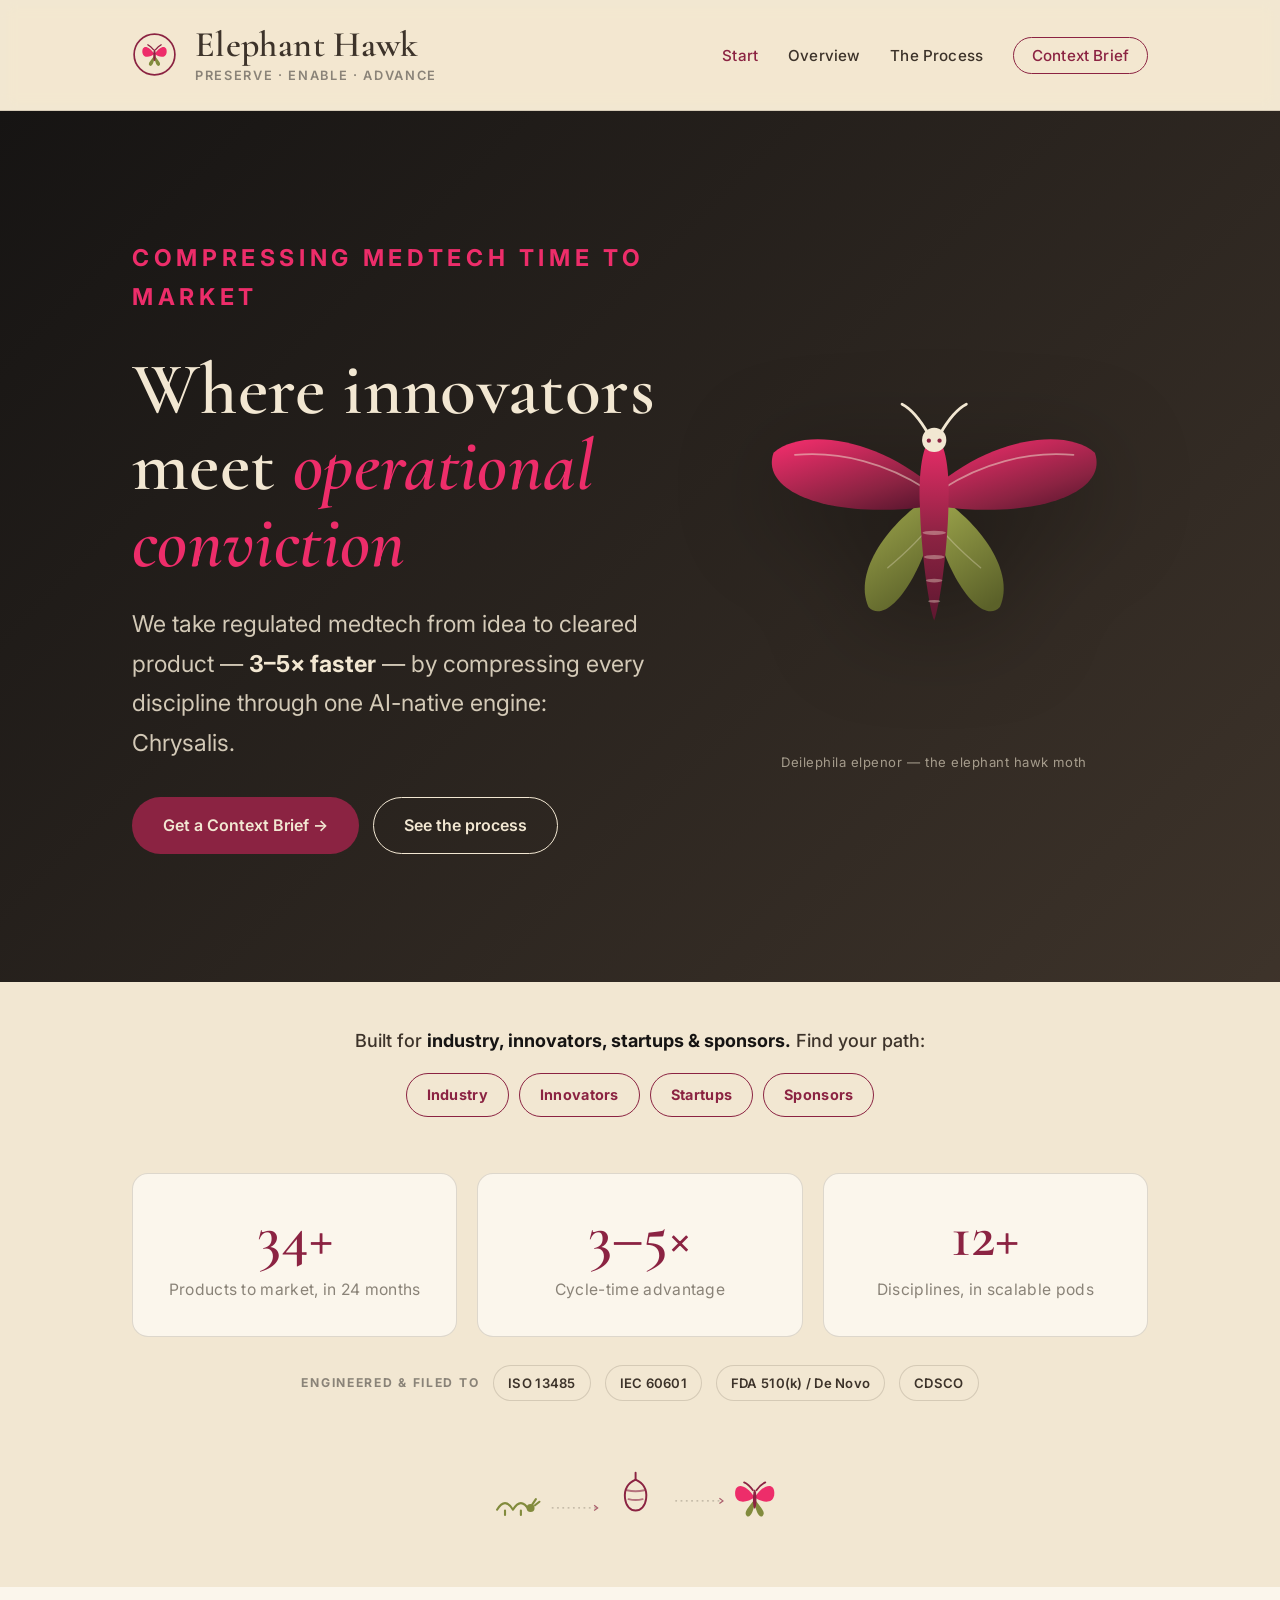
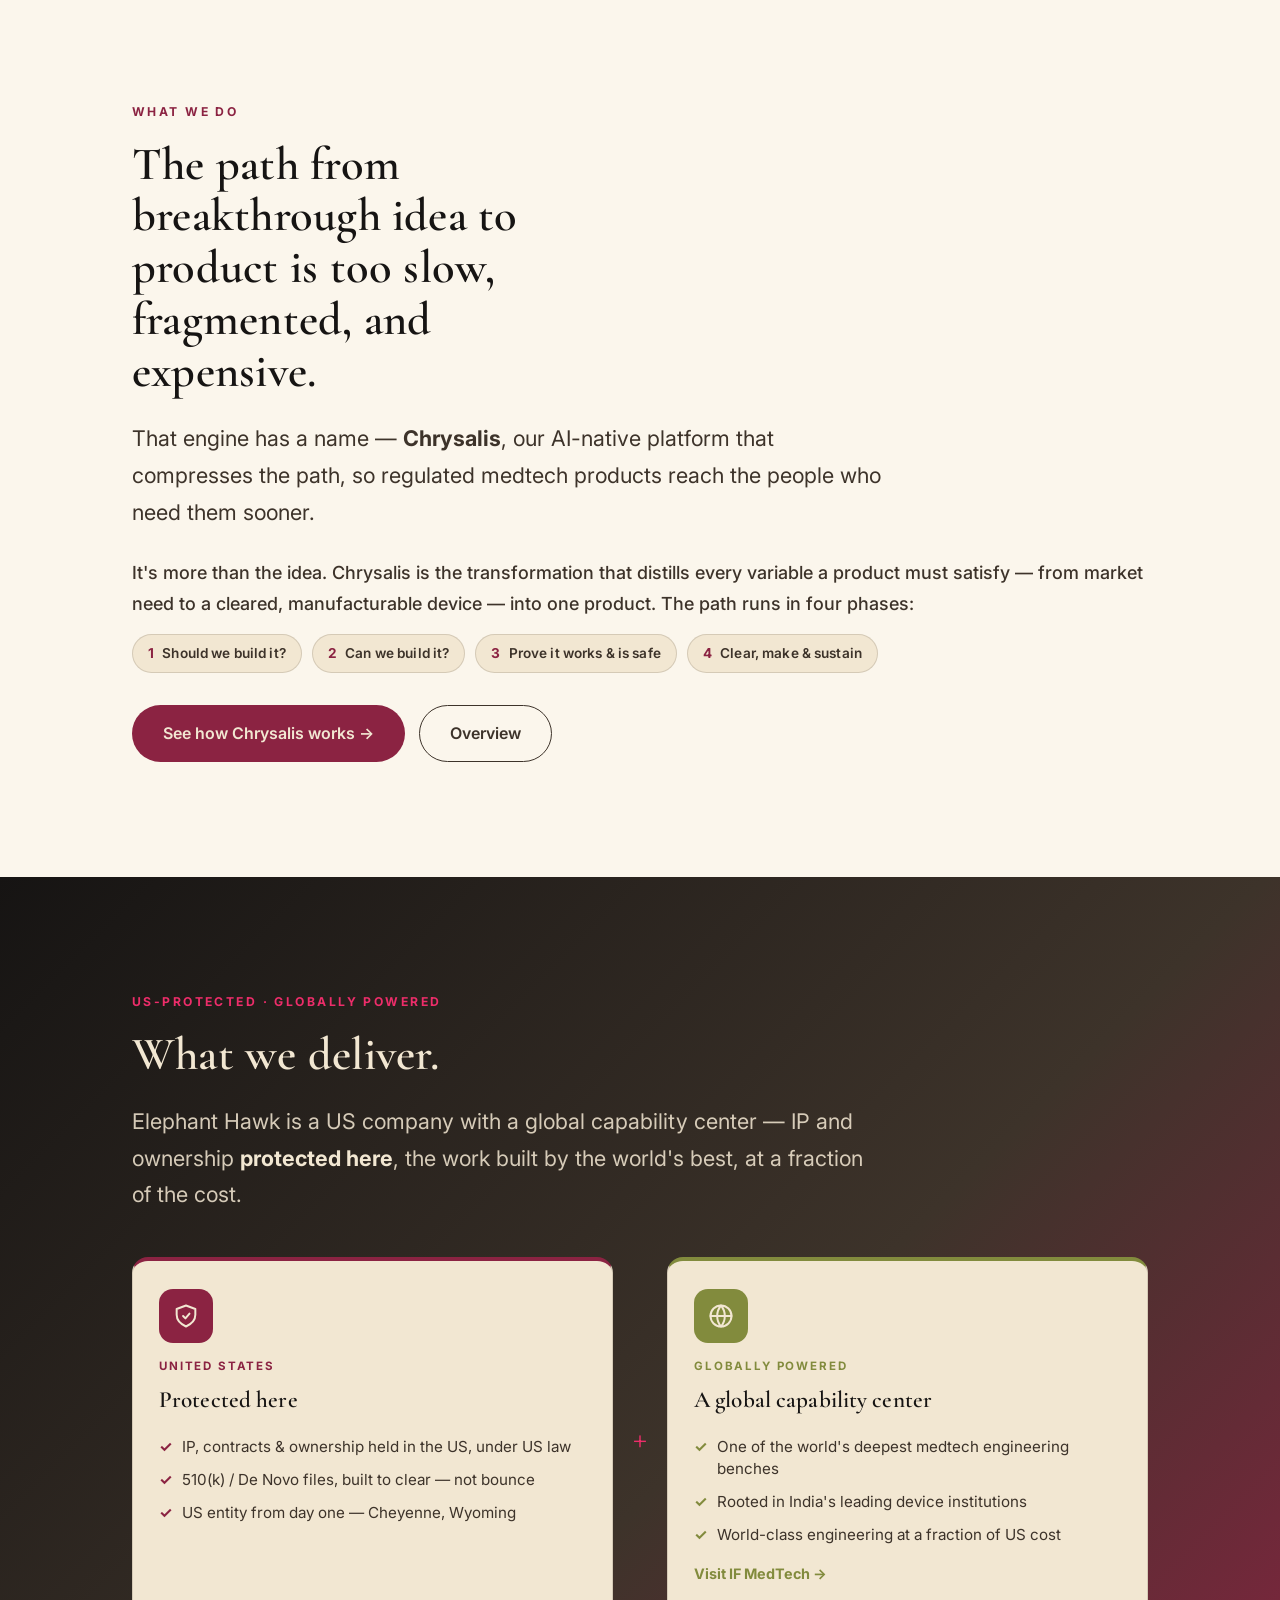
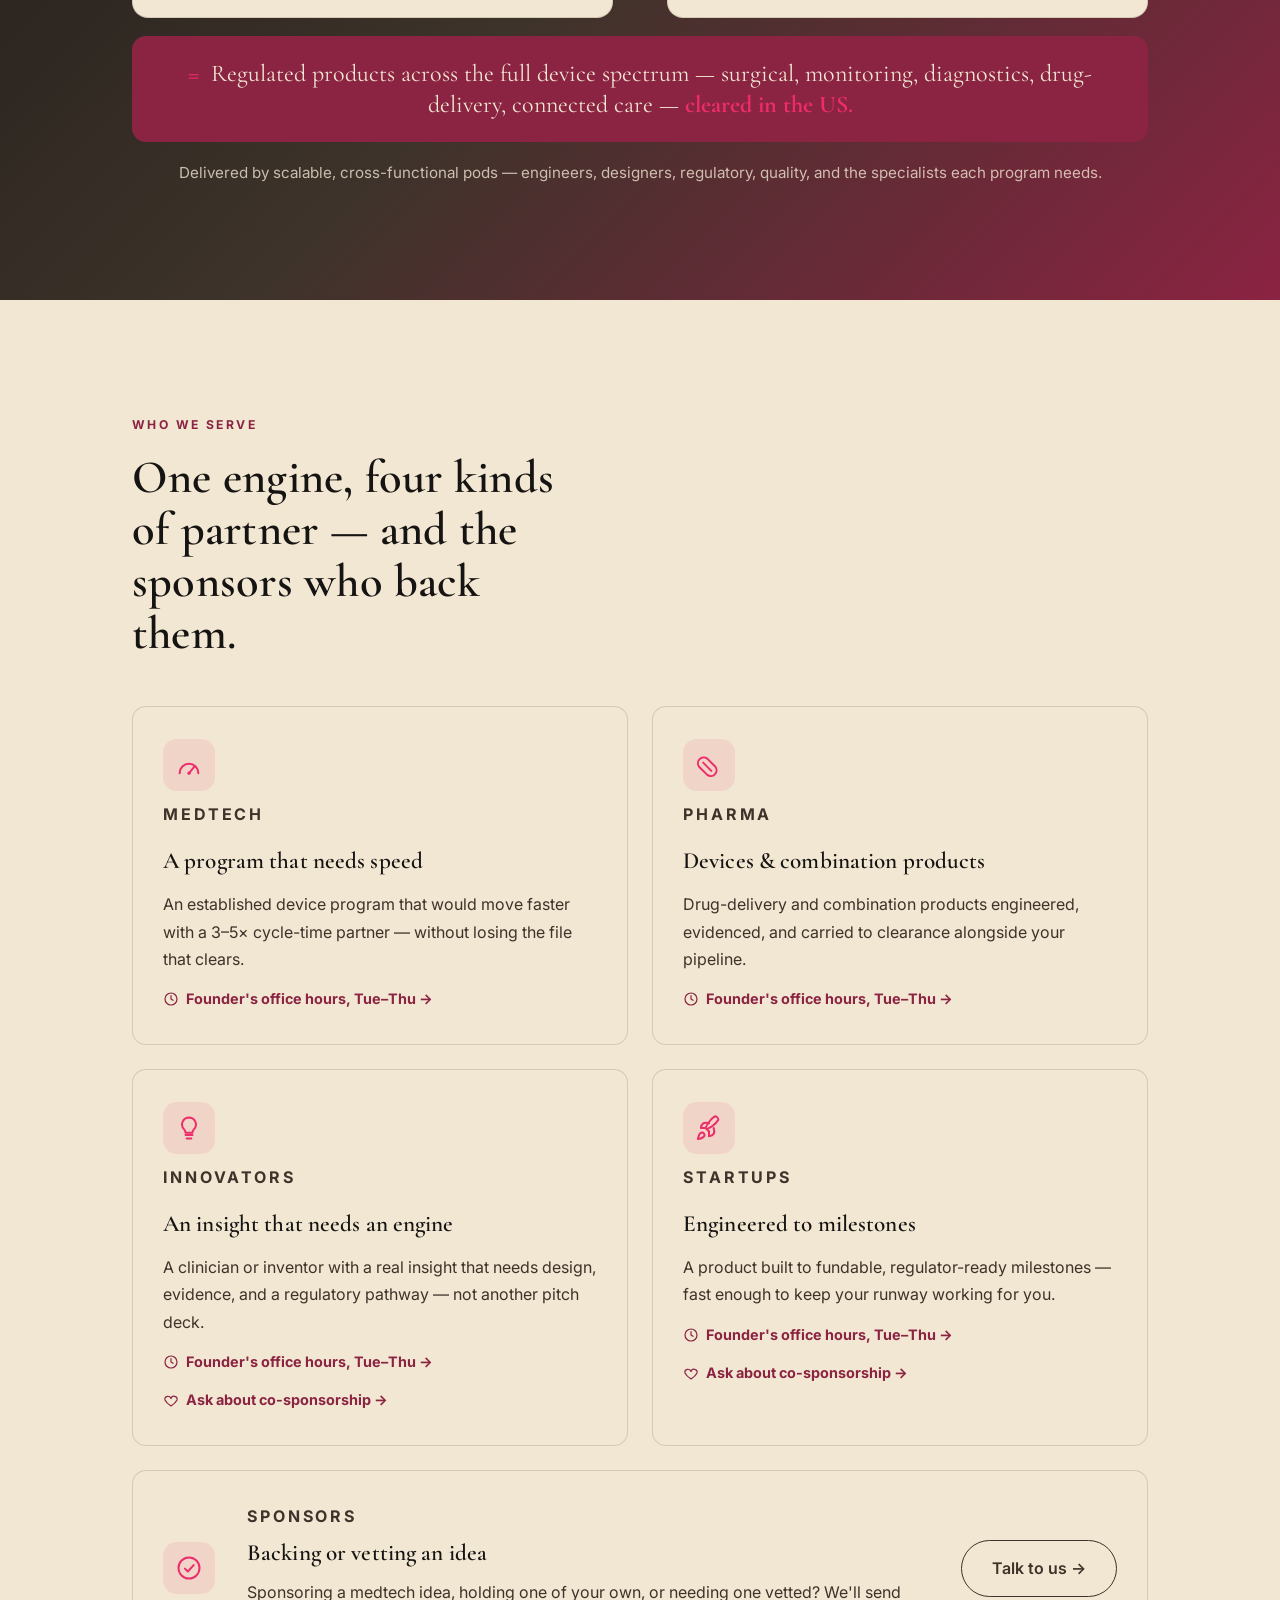
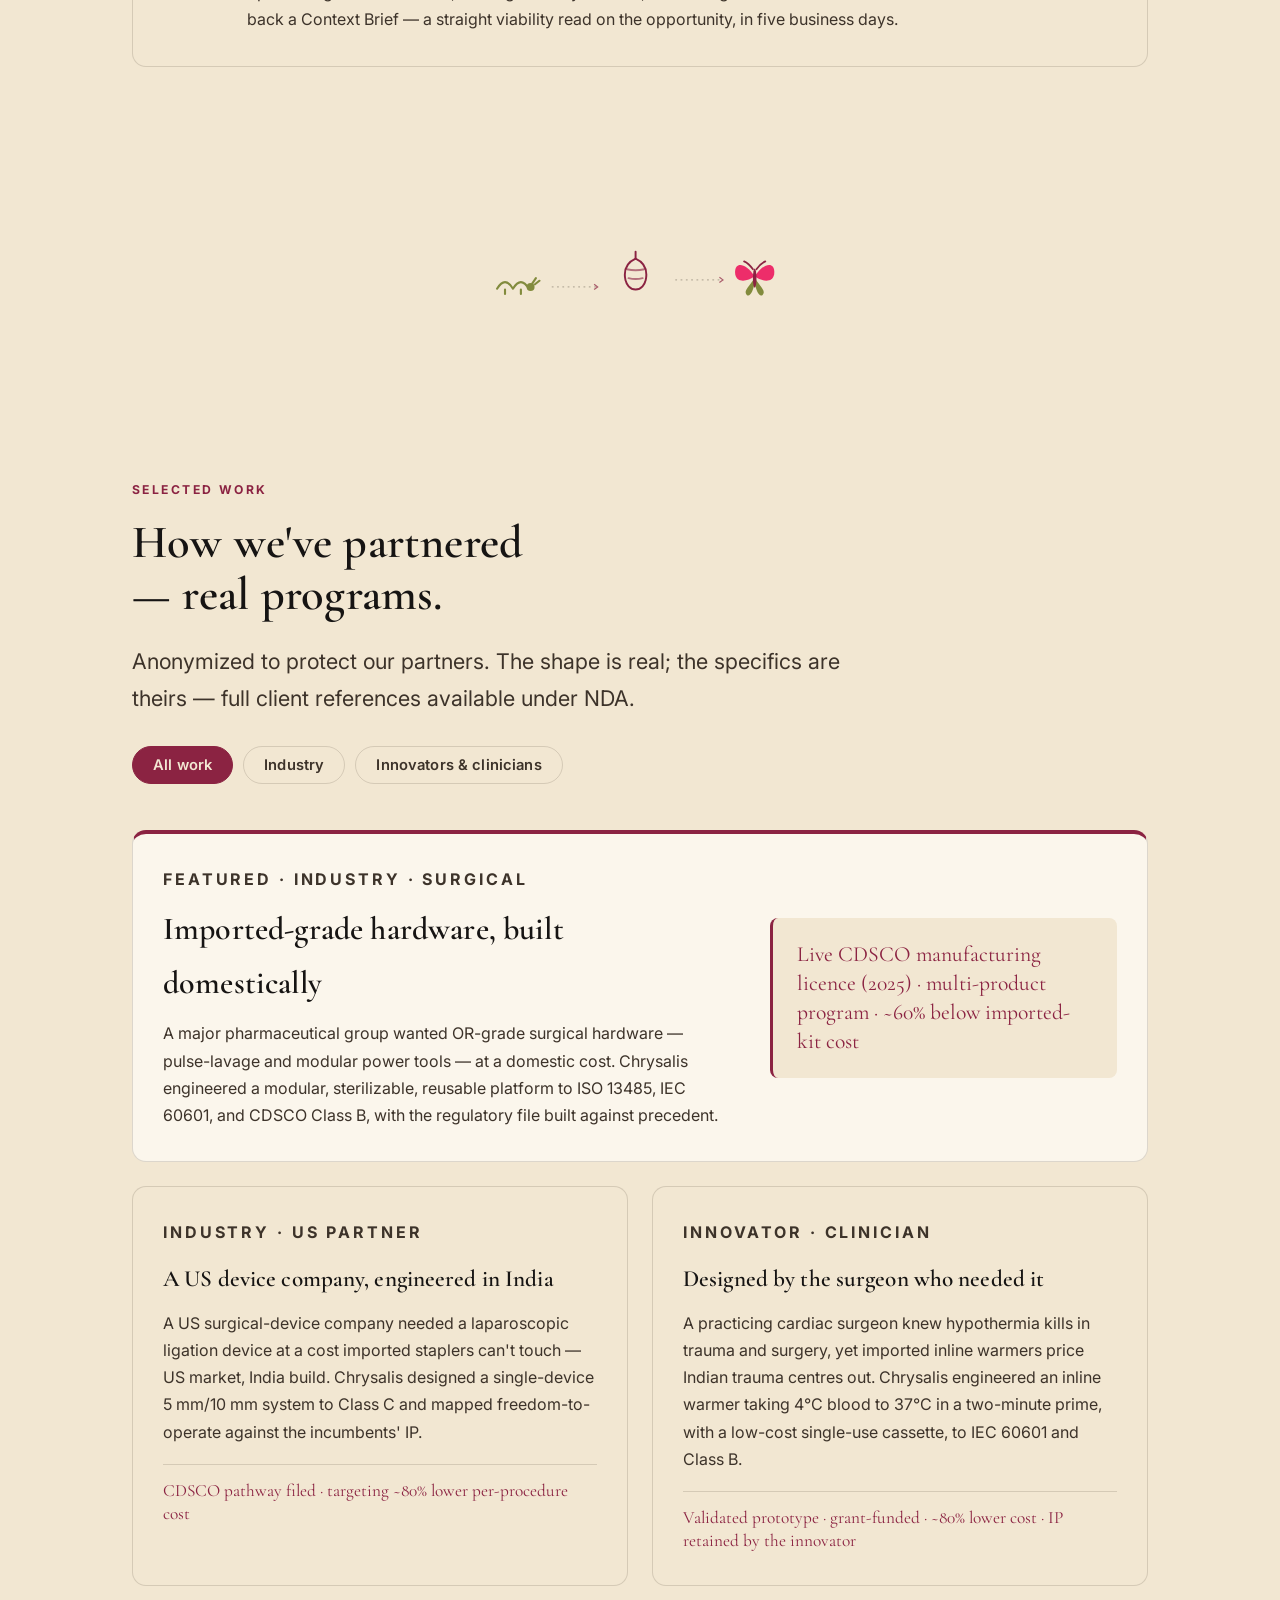
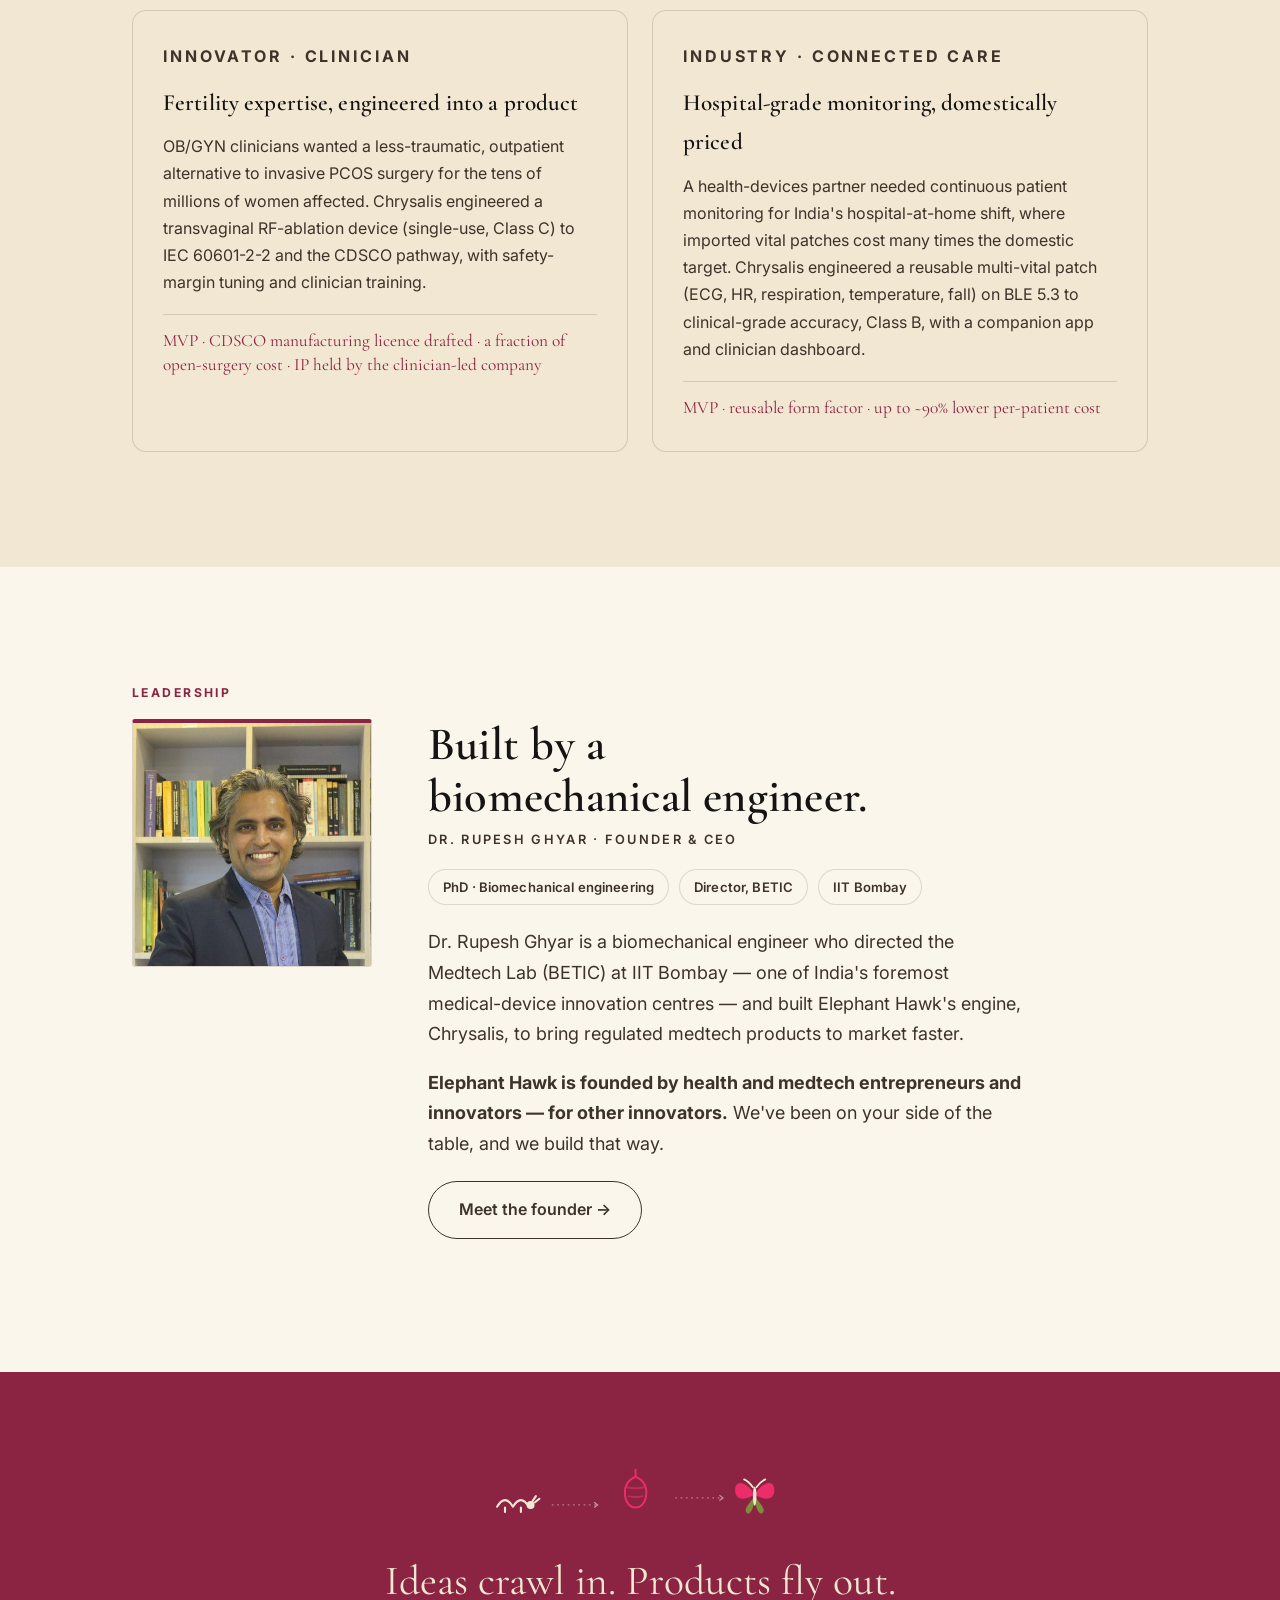
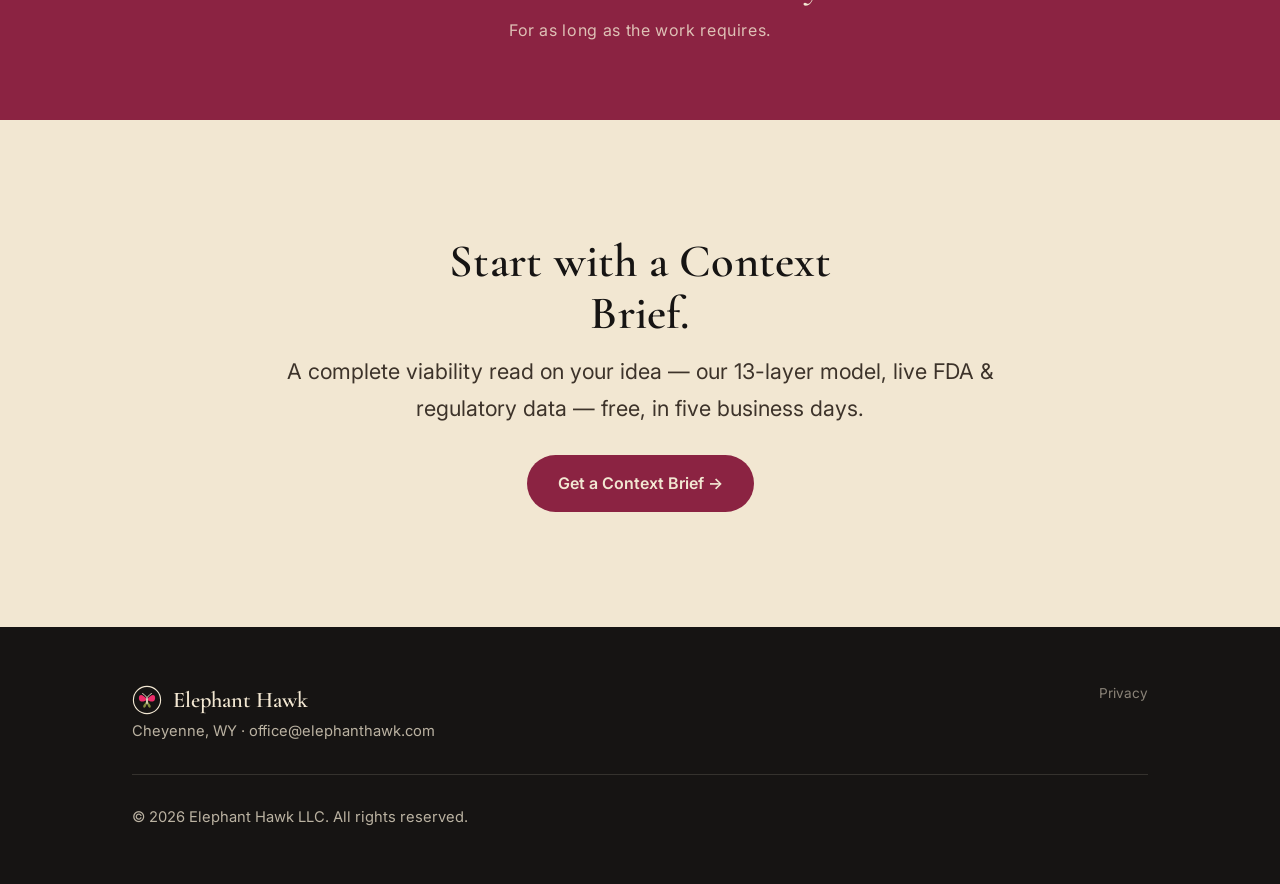
==== commit 3de68707: "Moth: tuck hindwings behind the forewings (was sprouting just beneath) Raise hindwing roots up under" ====
--- a/index.html
+++ b/index.html
@@ -85,12 +85,12 @@
                 <stop offset="0%" stop-color="#ED2D6A"/><stop offset="55%" stop-color="#8B2342"/><stop offset="100%" stop-color="#5e1730"/>
               </linearGradient>
             </defs>
-            <!-- Hindwings (olive), behind -->
-            <path d="M600,520 C480,600 380,702 412,802 C462,862 572,706 600,560 Z" fill="url(#hindwing)"/>
-            <path d="M600,520 C720,600 820,702 788,802 C738,862 628,706 600,560 Z" fill="url(#hindwing)"/>
-            <!-- Forewings (pink), swept up and out -->
-            <path d="M600,478 C440,330 232,300 150,372 C96,472 300,548 600,506 Z" fill="url(#forewing)"/>
-            <path d="M600,478 C760,330 968,300 1050,372 C1104,472 900,548 600,506 Z" fill="url(#forewing)"/>
+            <!-- Hindwings (olive) — tucked behind the forewings, peeking out below -->
+            <path d="M600,486 C470,566 372,706 416,804 C470,862 578,700 600,544 Z" fill="url(#hindwing)"/>
+            <path d="M600,486 C730,566 828,706 784,804 C730,862 622,700 600,544 Z" fill="url(#hindwing)"/>
+            <!-- Forewings (pink) — swept up and out, overlapping the hindwing roots -->
+            <path d="M600,470 C440,330 232,300 150,372 C110,486 320,562 600,520 Z" fill="url(#forewing)"/>
+            <path d="M600,470 C760,330 968,300 1050,372 C1090,486 880,562 600,520 Z" fill="url(#forewing)"/>
             <!-- Pale streaks (the moth's signature wing lines) -->
             <path d="M210,378 C340,366 470,404 575,472" stroke="#F2E7D2" stroke-width="5" fill="none" opacity="0.5" stroke-linecap="round"/>
             <path d="M990,378 C860,366 730,404 625,472" stroke="#F2E7D2" stroke-width="5" fill="none" opacity="0.5" stroke-linecap="round"/>
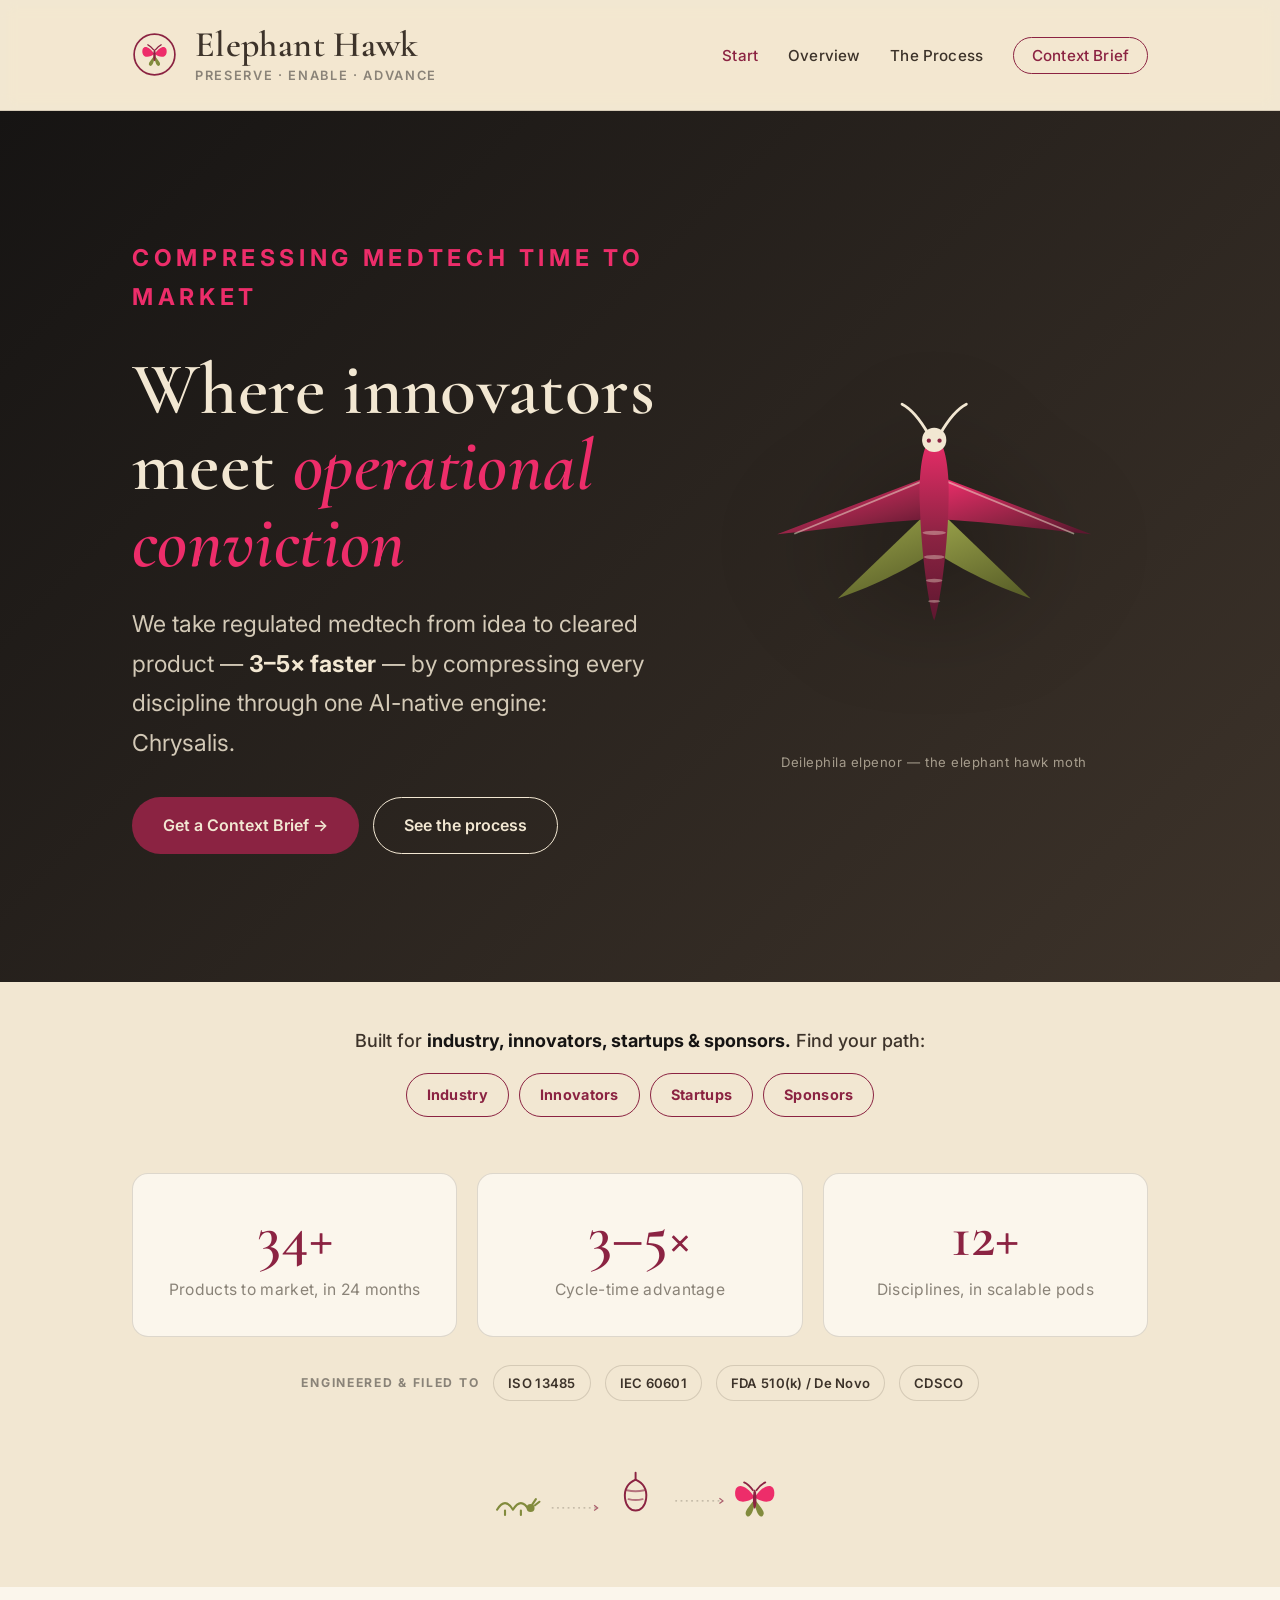
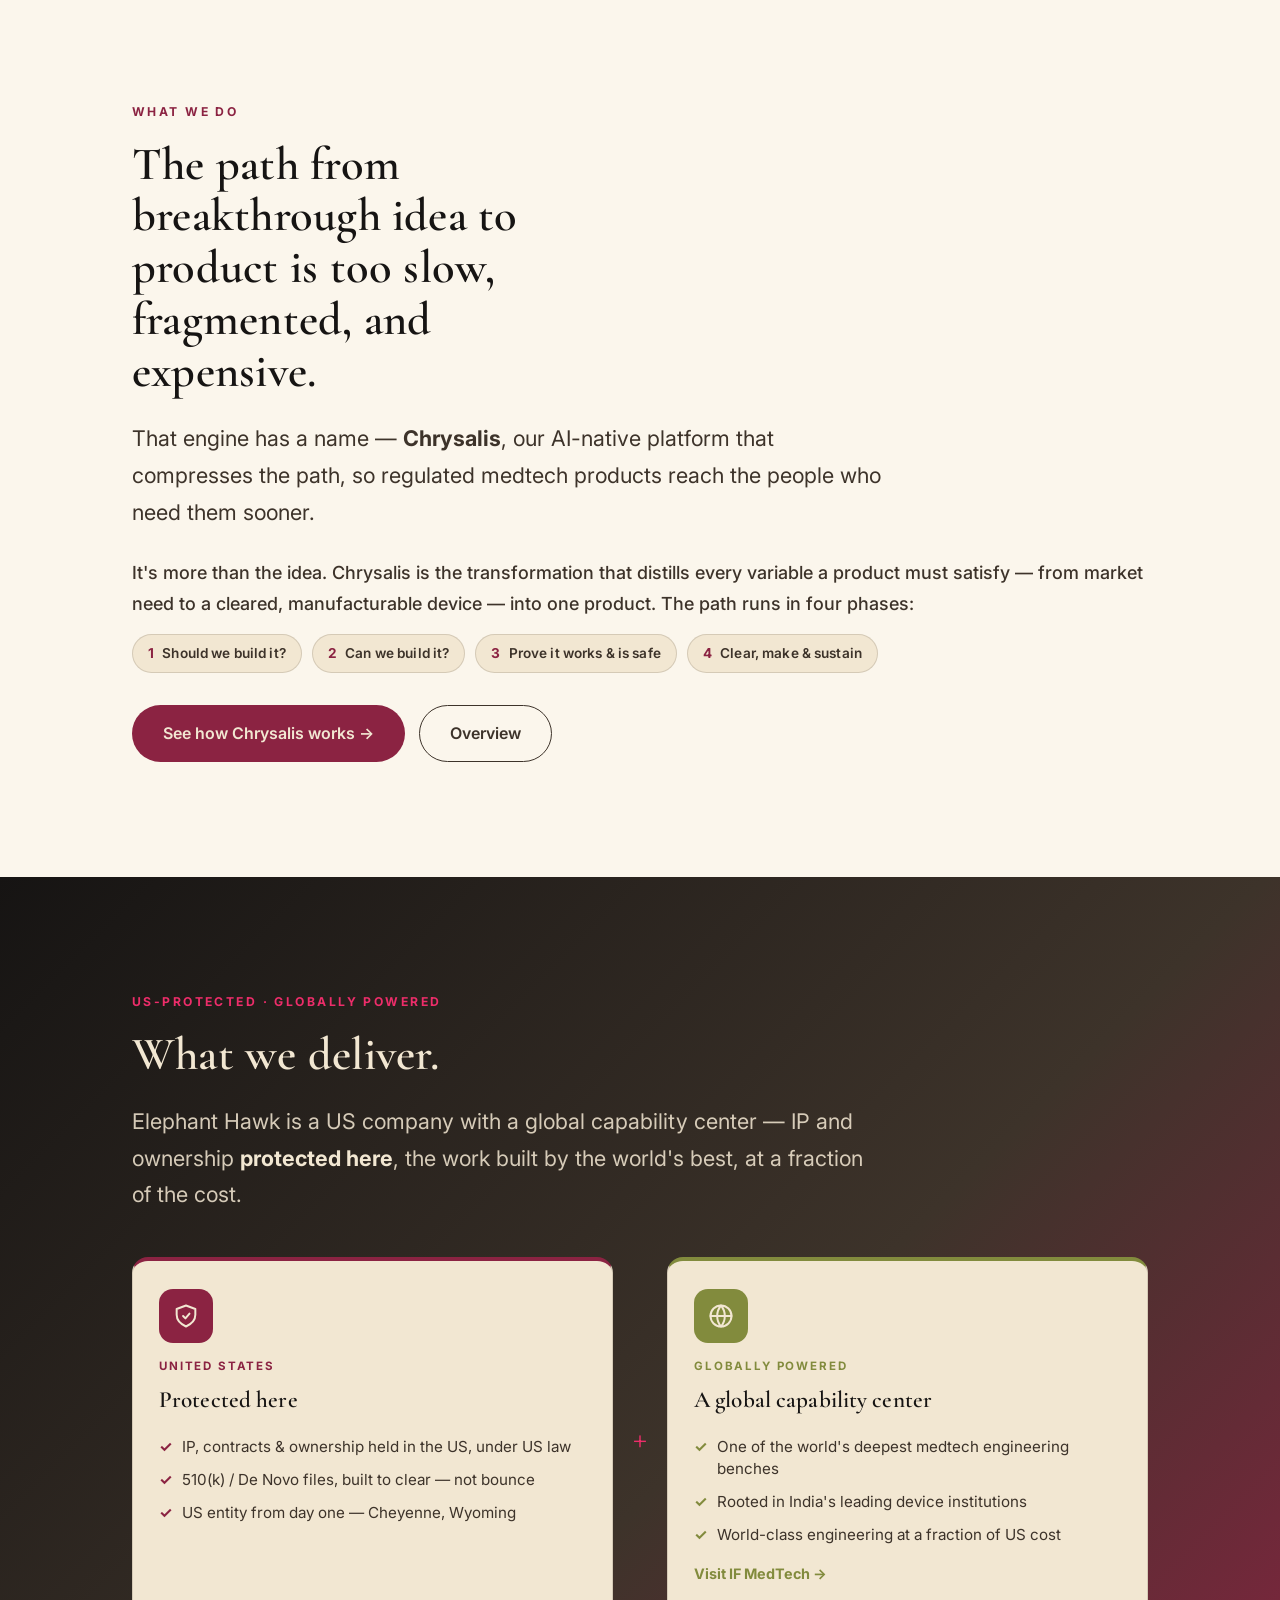
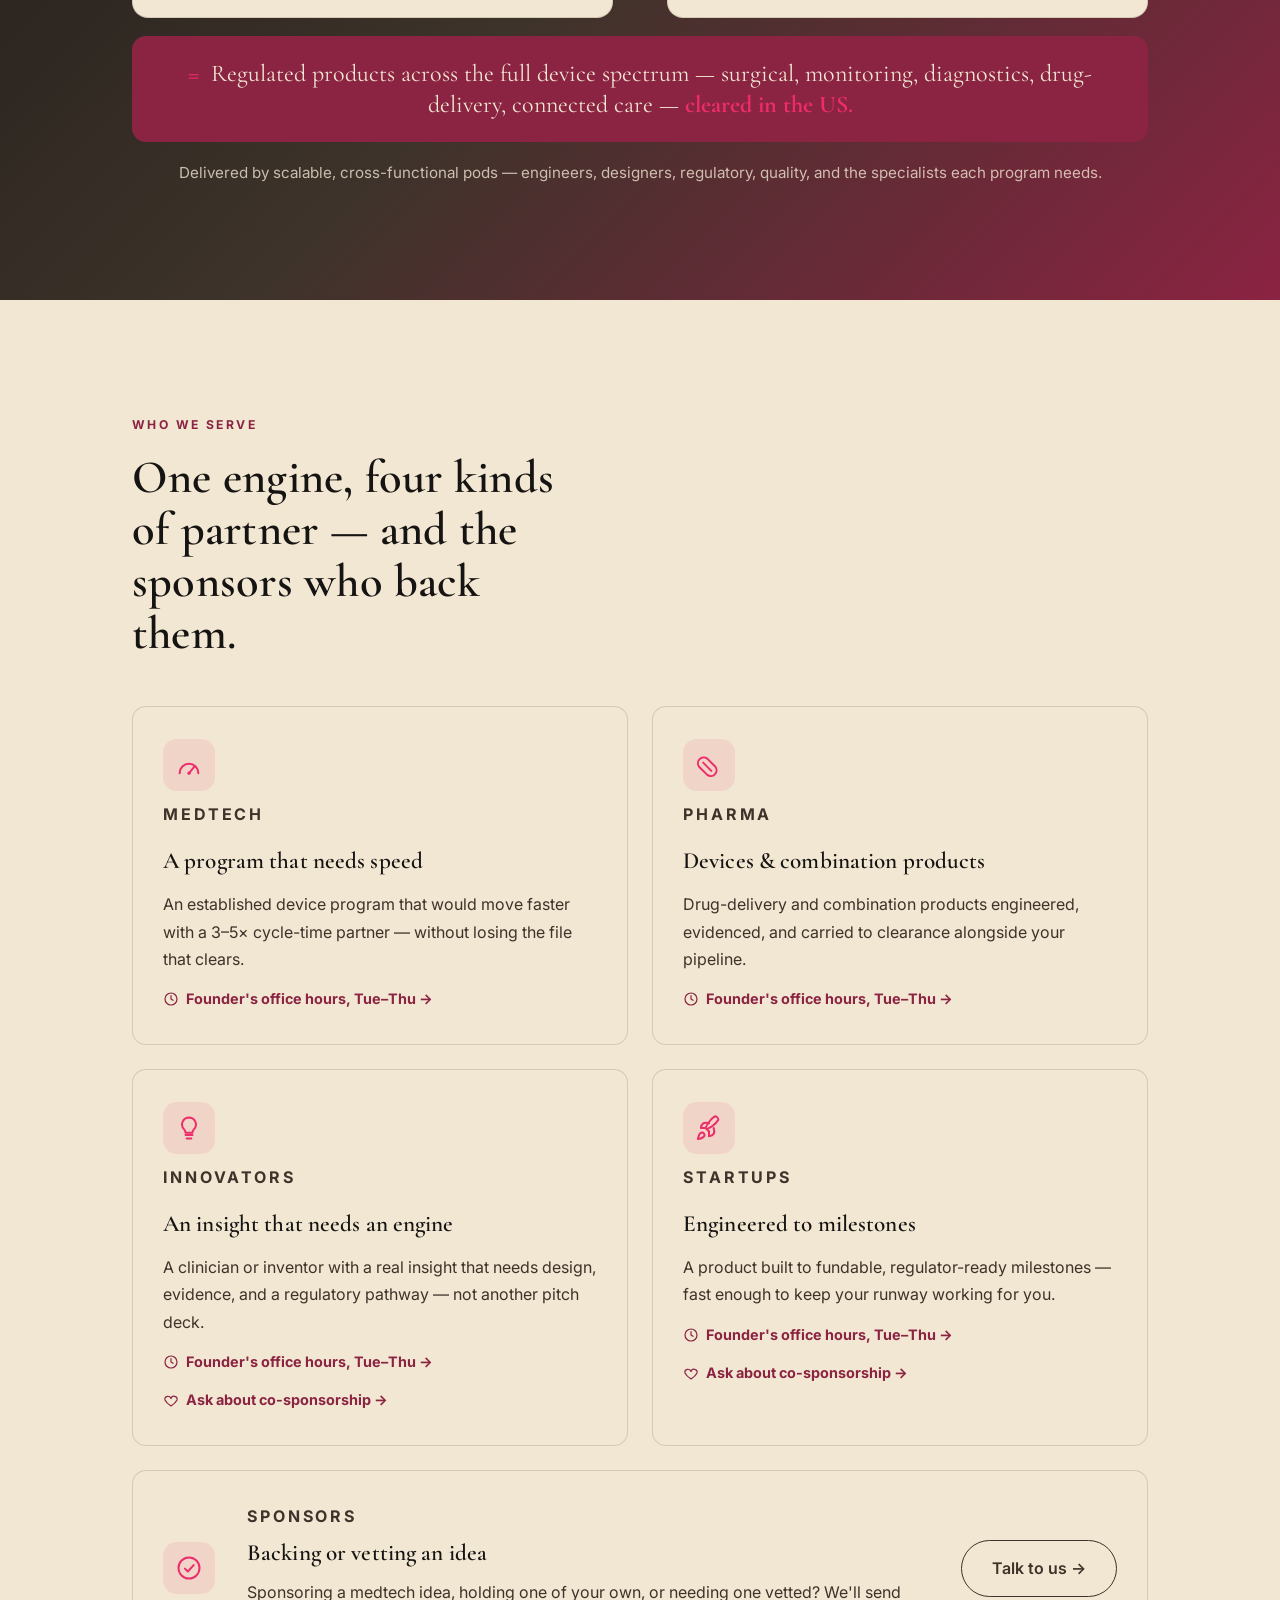
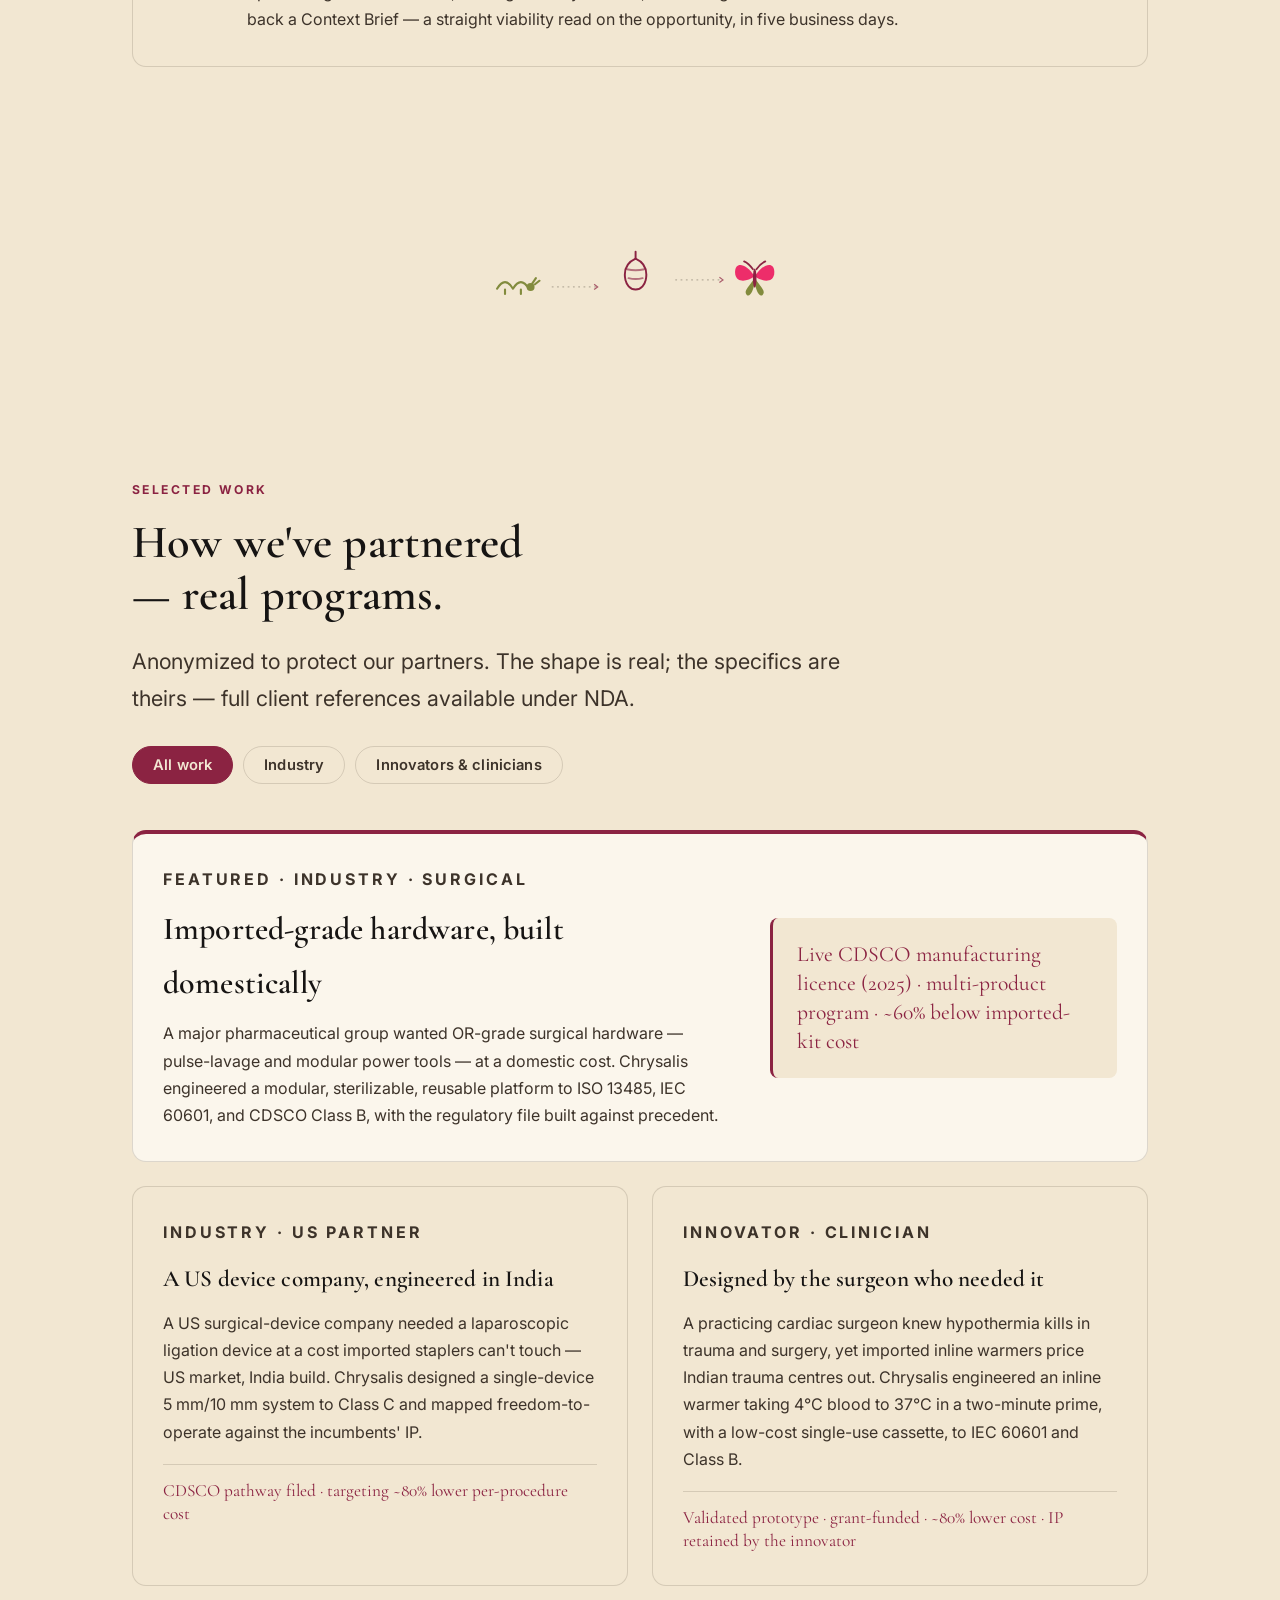
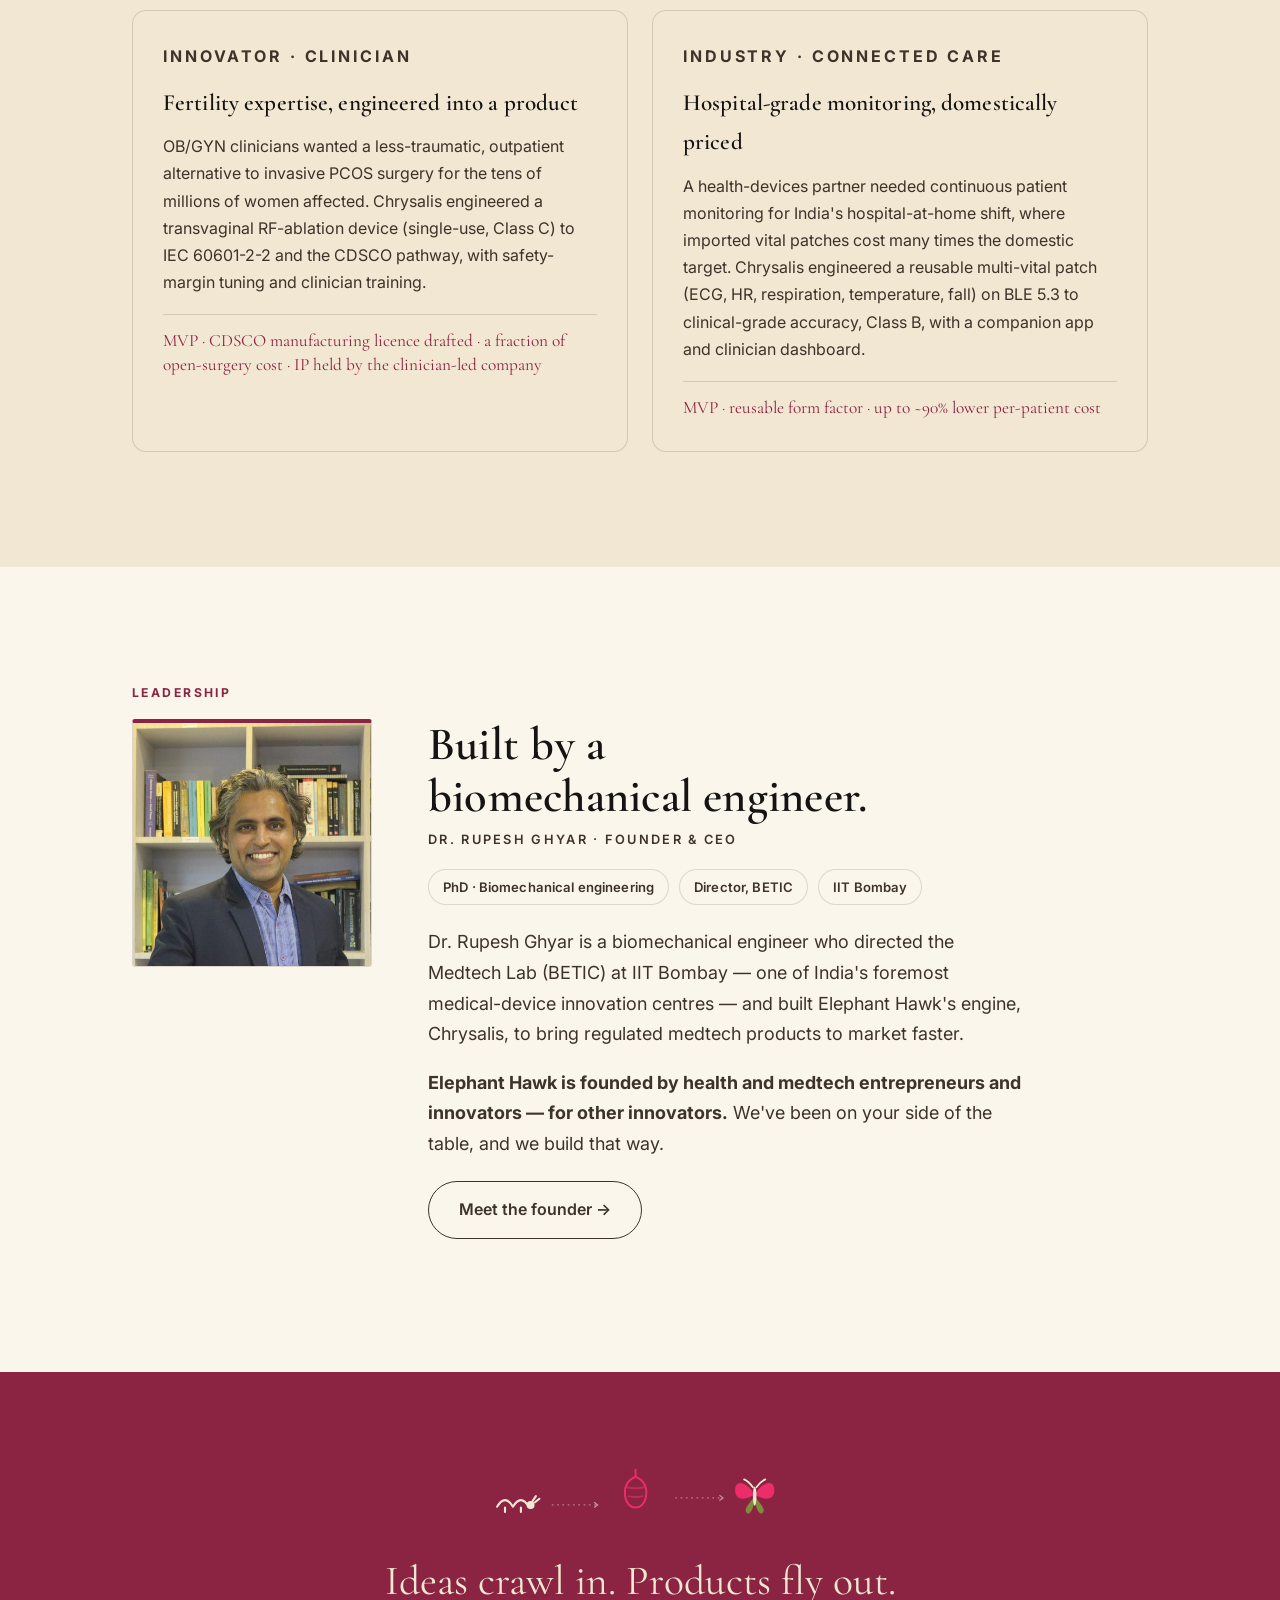
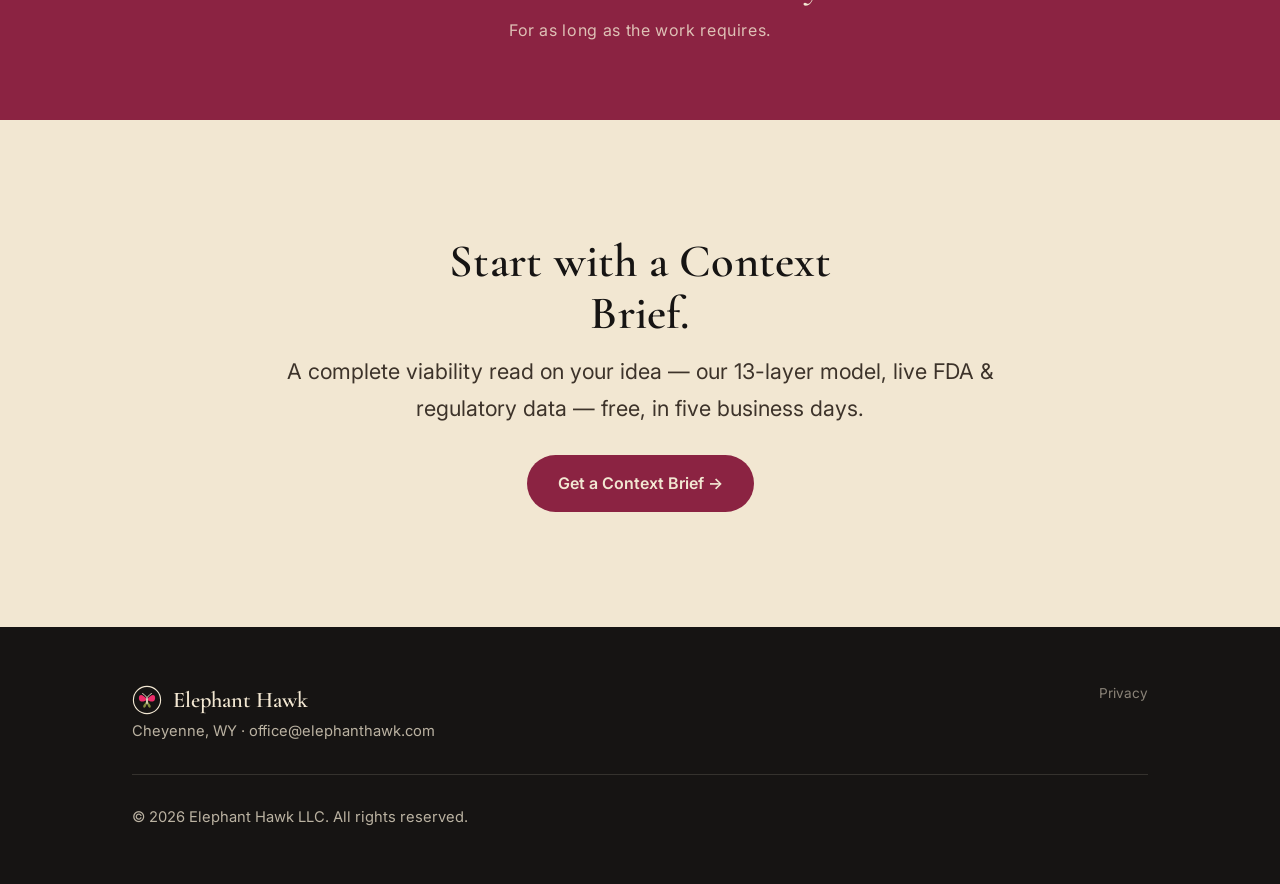
==== commit 6df1de20: "Moth: swept-back wings with straight leading edges (hawk-moth silhouette) Both wing pairs now have a" ====
--- a/index.html
+++ b/index.html
@@ -85,17 +85,15 @@
                 <stop offset="0%" stop-color="#ED2D6A"/><stop offset="55%" stop-color="#8B2342"/><stop offset="100%" stop-color="#5e1730"/>
               </linearGradient>
             </defs>
-            <!-- Hindwings (olive) — tucked behind the forewings, peeking out below -->
-            <path d="M600,486 C470,566 372,706 416,804 C470,862 578,700 600,544 Z" fill="url(#hindwing)"/>
-            <path d="M600,486 C730,566 828,706 784,804 C730,862 622,700 600,544 Z" fill="url(#hindwing)"/>
-            <!-- Forewings (pink) — swept up and out, overlapping the hindwing roots -->
-            <path d="M600,470 C440,330 232,300 150,372 C110,486 320,562 600,520 Z" fill="url(#forewing)"/>
-            <path d="M600,470 C760,330 968,300 1050,372 C1090,486 880,562 600,520 Z" fill="url(#forewing)"/>
-            <!-- Pale streaks (the moth's signature wing lines) -->
-            <path d="M210,378 C340,366 470,404 575,472" stroke="#F2E7D2" stroke-width="5" fill="none" opacity="0.5" stroke-linecap="round"/>
-            <path d="M990,378 C860,366 730,404 625,472" stroke="#F2E7D2" stroke-width="5" fill="none" opacity="0.5" stroke-linecap="round"/>
-            <path d="M470,694 C522,650 566,608 596,566" stroke="#F2E7D2" stroke-width="4" fill="none" opacity="0.32" stroke-linecap="round"/>
-            <path d="M730,694 C678,650 634,608 604,566" stroke="#F2E7D2" stroke-width="4" fill="none" opacity="0.32" stroke-linecap="round"/>
+            <!-- Hindwings (olive) — swept back, straight leading edge, behind the forewings -->
+            <path d="M600,520 L330,780 C440,742 540,690 600,648 Z" fill="url(#hindwing)"/>
+            <path d="M600,520 L870,780 C760,742 660,690 600,648 Z" fill="url(#hindwing)"/>
+            <!-- Forewings (pink) — swept back, straight leading edge to a pointed apex -->
+            <path d="M600,432 L160,600 C300,586 470,562 600,558 Z" fill="url(#forewing)"/>
+            <path d="M600,432 L1040,600 C900,586 730,562 600,558 Z" fill="url(#forewing)"/>
+            <!-- Pale streak along each forewing's straight leading edge -->
+            <path d="M566,452 L210,598" stroke="#F2E7D2" stroke-width="5" fill="none" opacity="0.5" stroke-linecap="round"/>
+            <path d="M634,452 L990,598" stroke="#F2E7D2" stroke-width="5" fill="none" opacity="0.5" stroke-linecap="round"/>
             <!-- Body: tapered abdomen, on top of the wing roots -->
             <path d="M600,322 C566,340 556,430 560,520 C563,650 585,802 600,842 C615,802 637,650 640,520 C644,430 634,340 600,322 Z" fill="url(#bodyGrad)"/>
             <!-- Abdomen segment stripes -->
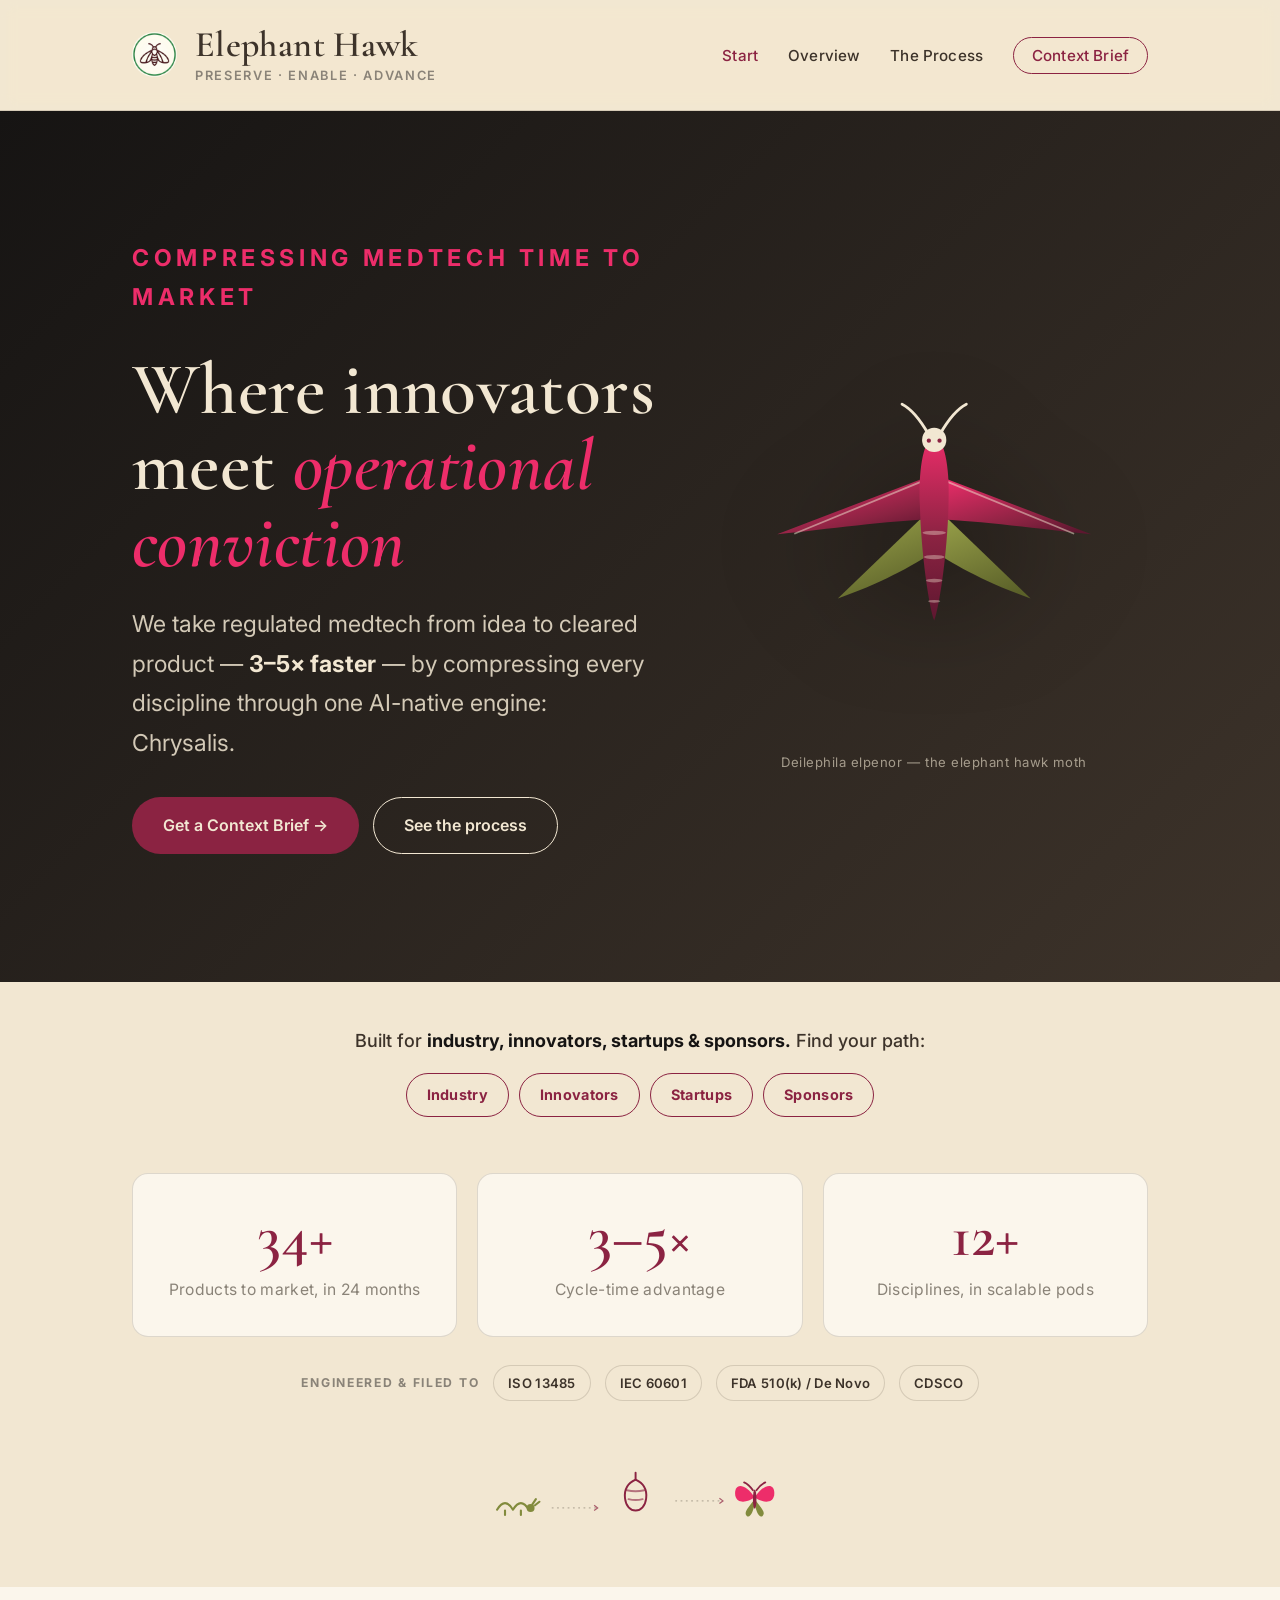
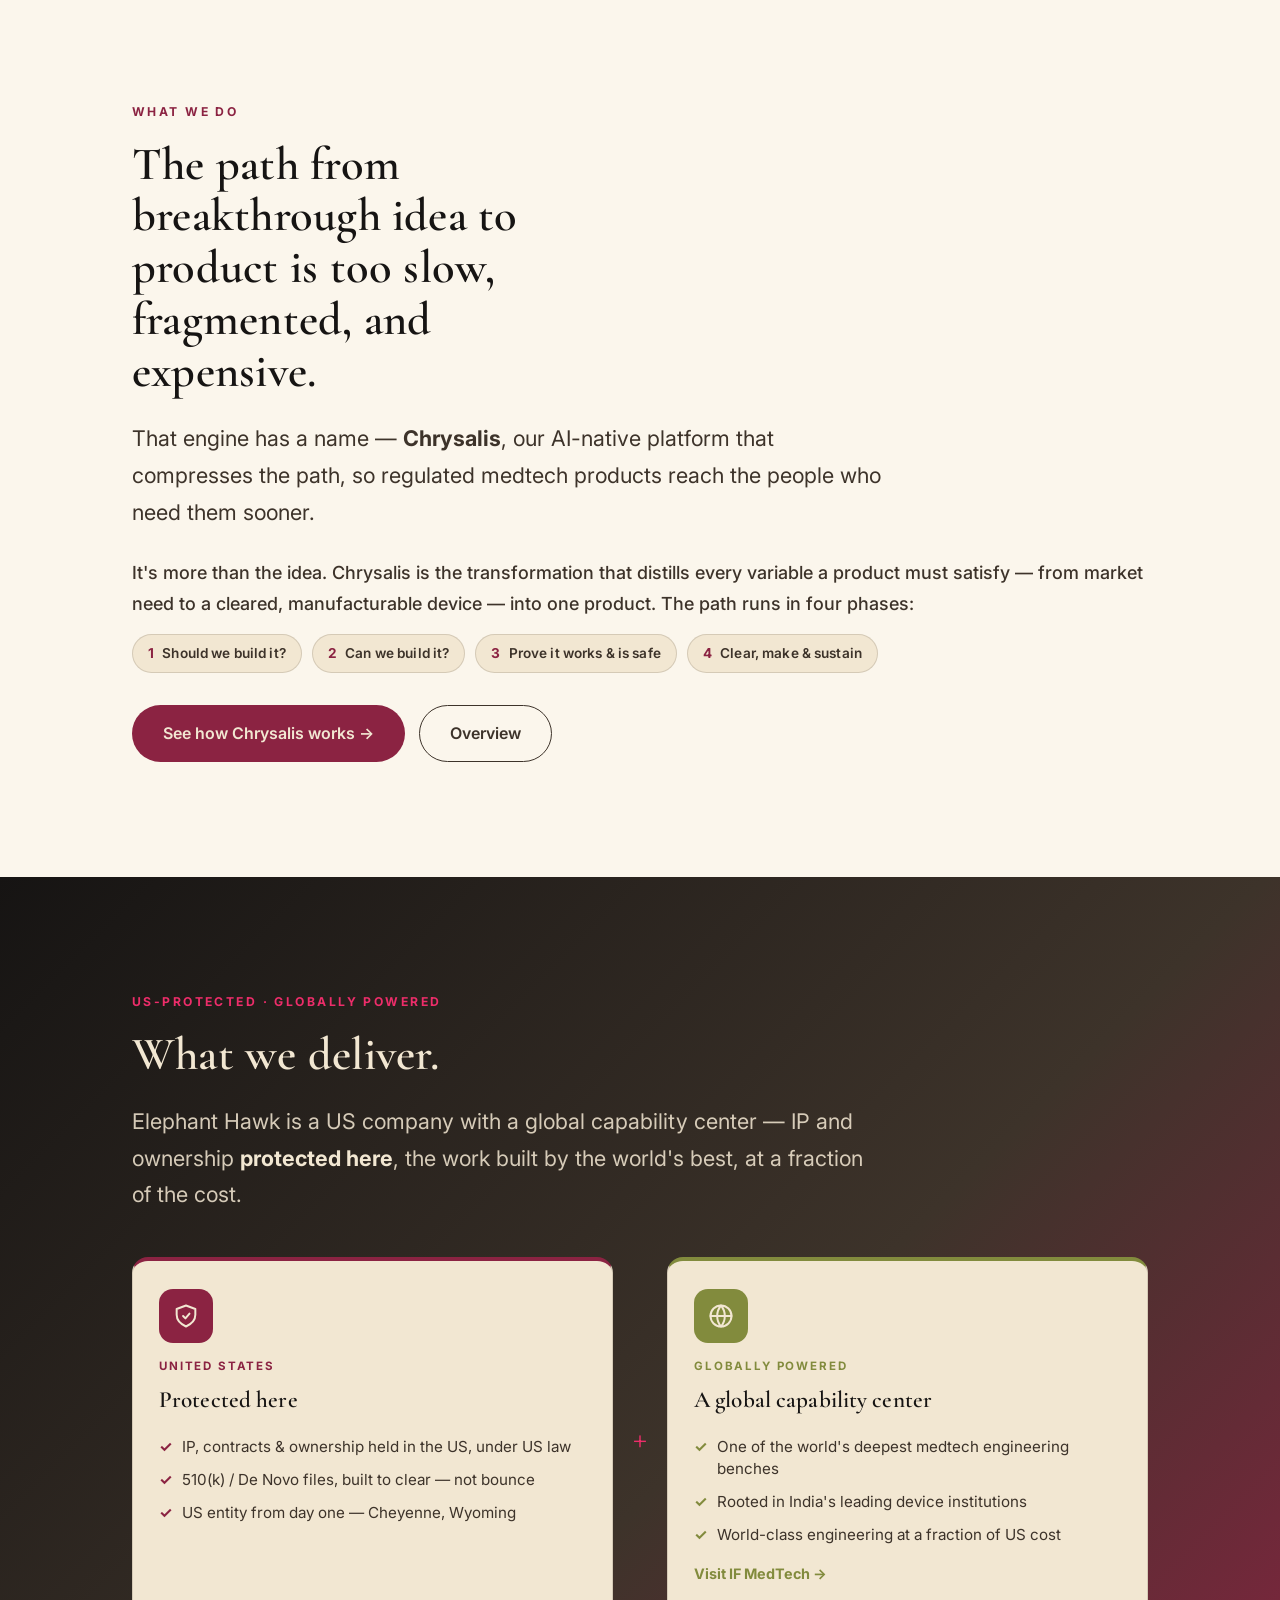
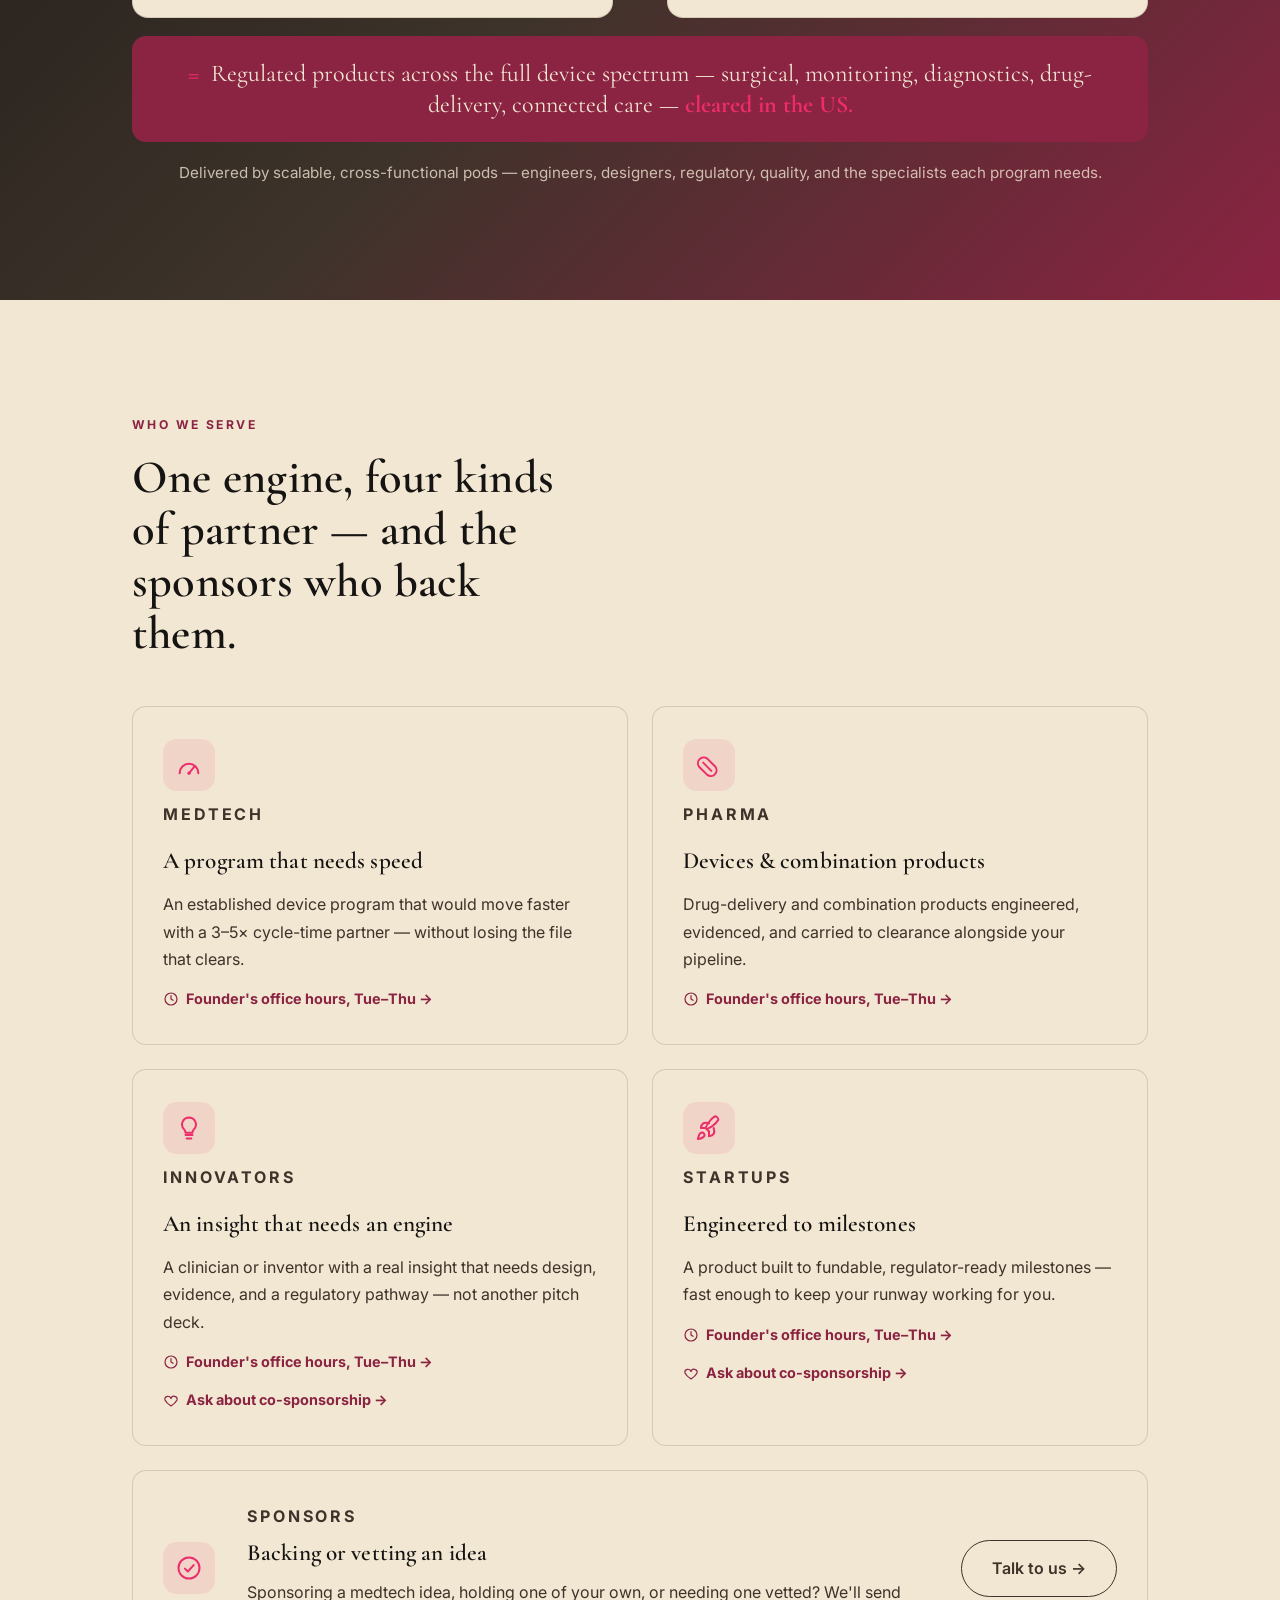
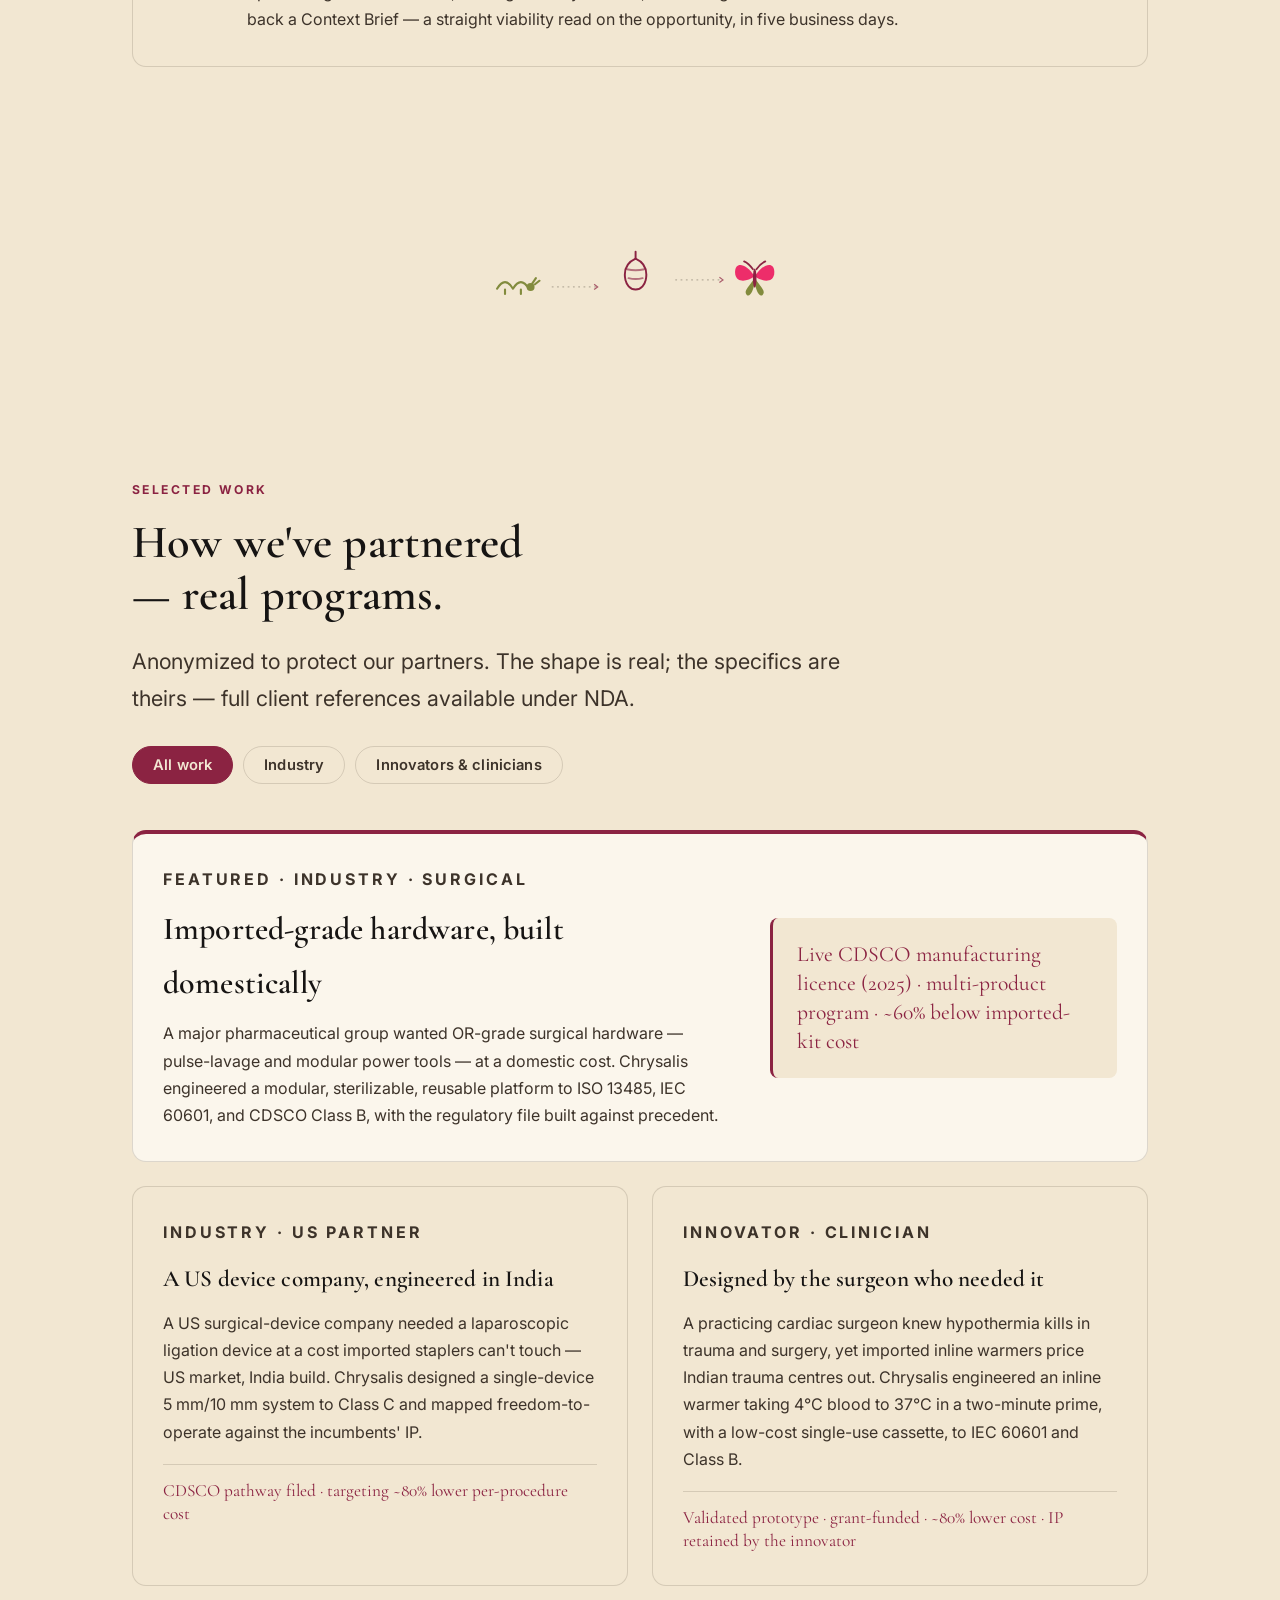
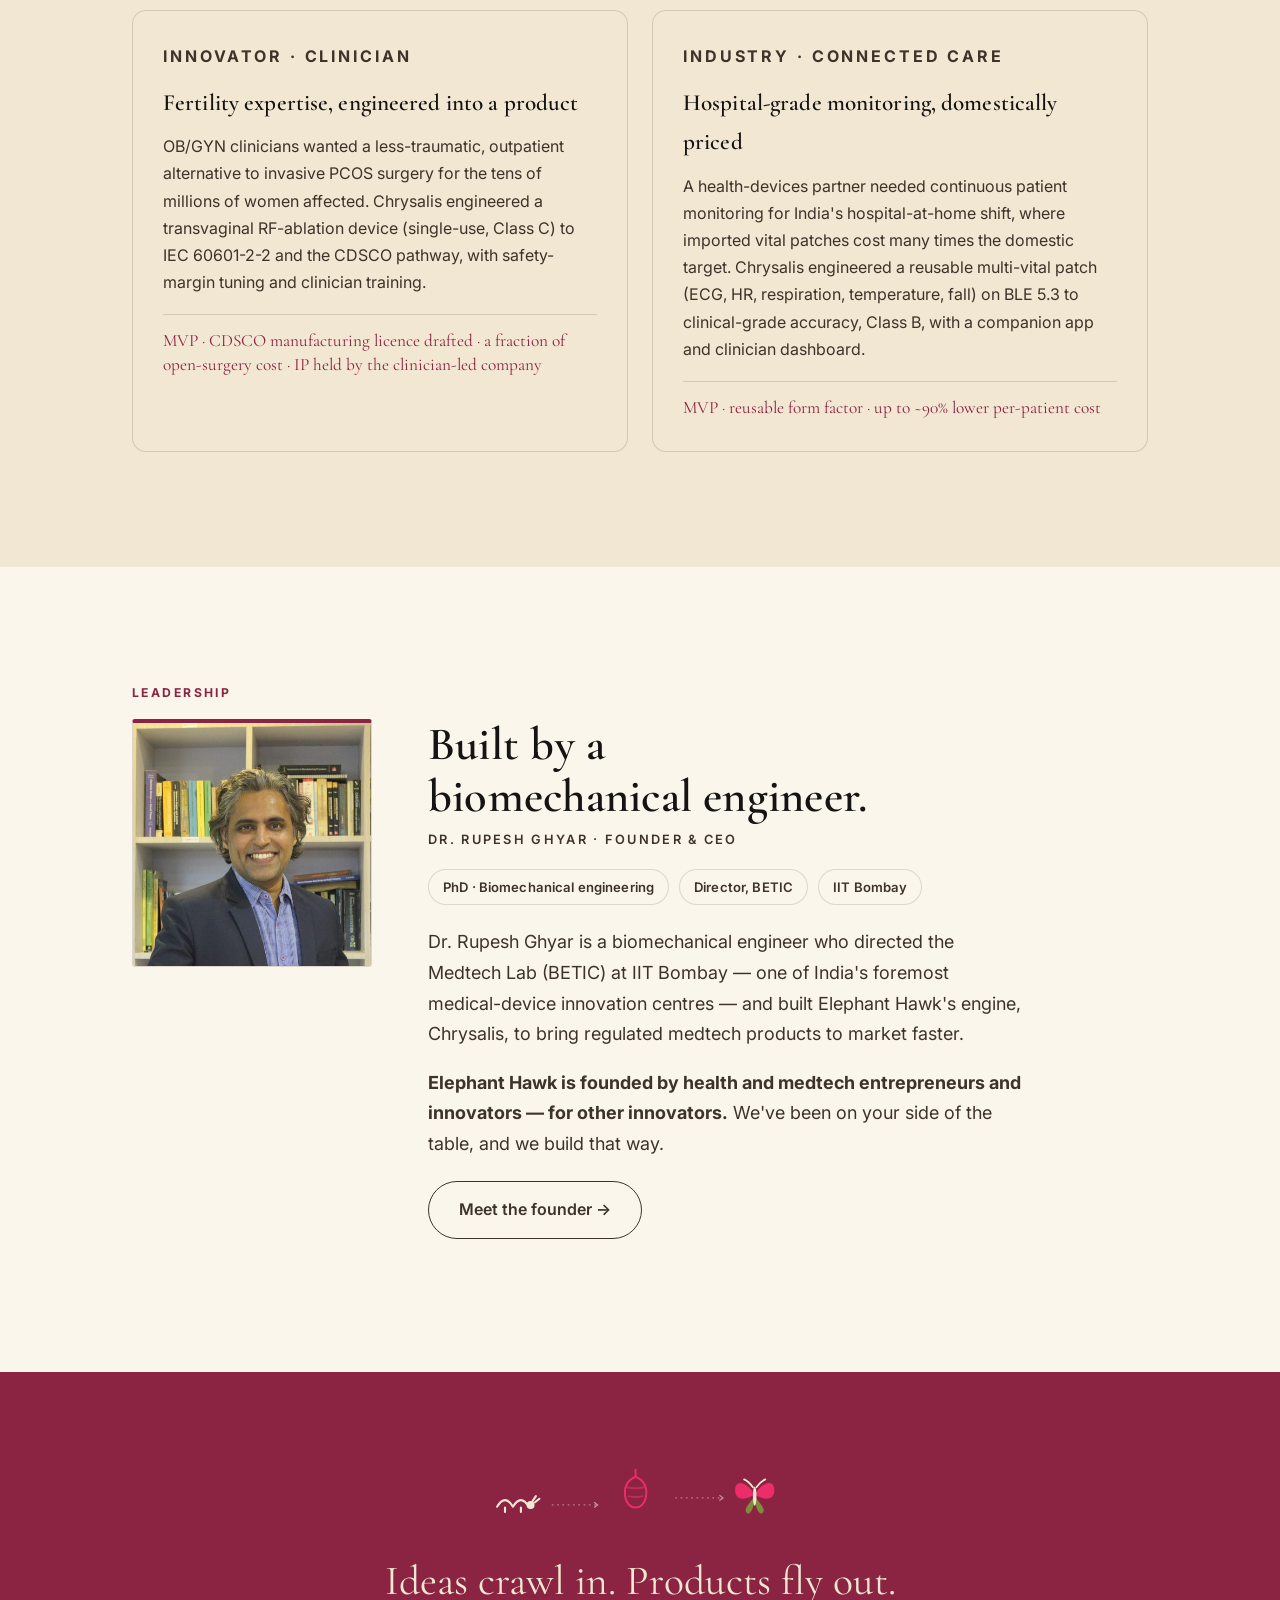
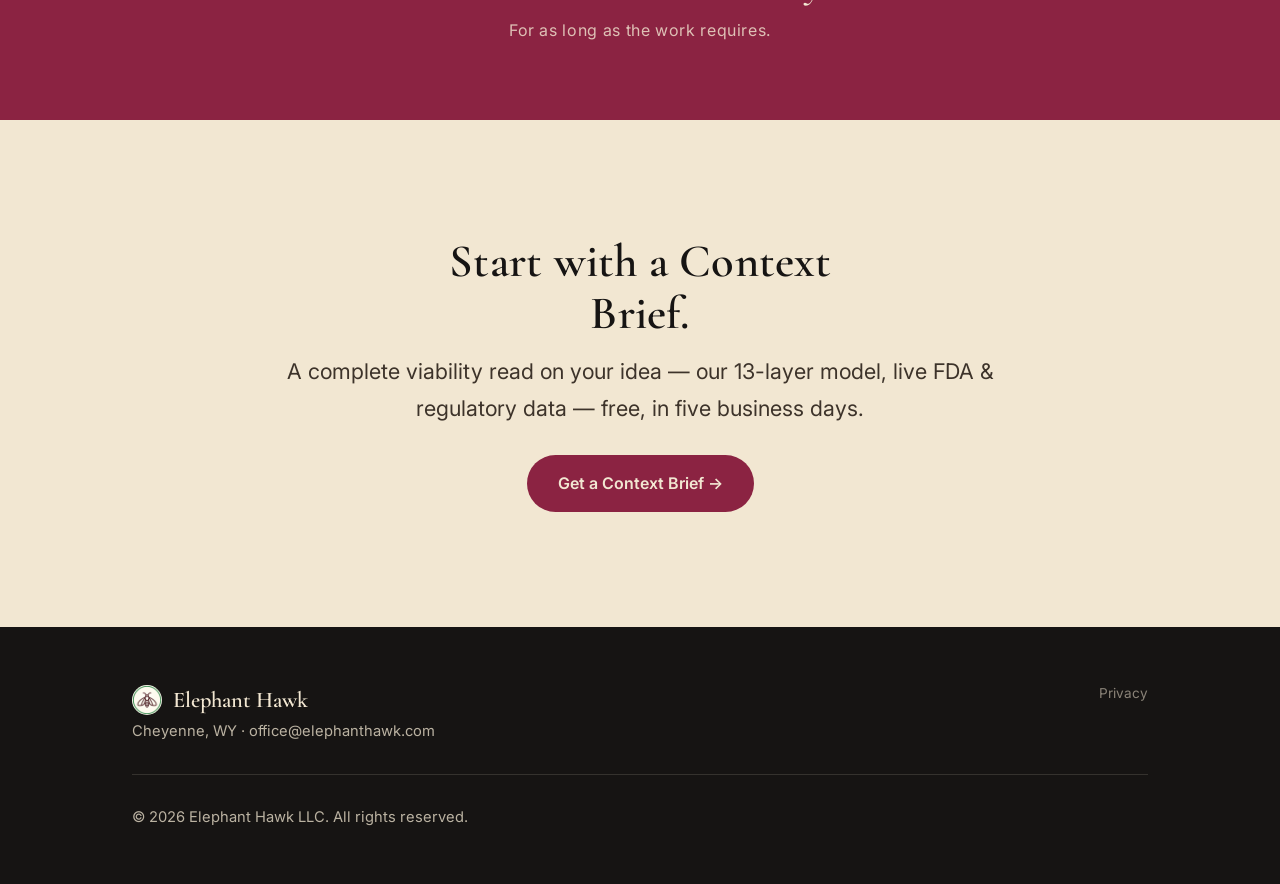
==== commit ea4e125d: "Adopt EHCircle brand logo (moth-in-ring) sitewide Replace the inline SVG emblem in the header and fo" ====
--- a/index.html
+++ b/index.html
@@ -31,7 +31,7 @@
   <link rel="preconnect" href="https://fonts.googleapis.com">
   <link rel="preconnect" href="https://fonts.gstatic.com" crossorigin>
   <link href="https://fonts.googleapis.com/css2?family=Cormorant+Garamond:ital,wght@0,500;0,600;1,500;1,600&family=Inter:wght@400;500;600;700&display=swap" rel="stylesheet">
-  <link rel="icon" href="favicon.svg" type="image/svg+xml">
+  <link rel="icon" href="favicon-16.png" sizes="16x16" type="image/png">
   <link rel="icon" href="favicon-32.png" sizes="32x32" type="image/png">
   <link rel="apple-touch-icon" href="apple-touch-icon.png">
   <link rel="stylesheet" href="styles.css">
@@ -42,10 +42,7 @@
   <header class="site-header">
     <nav class="nav container" aria-label="Primary">
       <a class="brand" href="index.html" aria-label="Elephant Hawk home">
-        <!-- Ring emblem — wing pair inside a ring (Mulberry ring on cream) -->
-        <svg viewBox="0 0 64 64" xmlns="http://www.w3.org/2000/svg" aria-hidden="true">
-          <circle cx="32" cy="32" r="29" fill="none" stroke="#8B2342" stroke-width="2.4"/><g transform="translate(32,33) scale(0.78) translate(-32,-42)"><path d="M32,40 C20,22 8,24 10,38 C12,48 24,46 32,40 Z" fill="#ED2D6A"/><path d="M32,40 C44,22 56,24 54,38 C52,48 40,46 32,40 Z" fill="#ED2D6A"/><path d="M32,42 C25,52 19,57 23,61 C27,64 31,55 32,46 Z" fill="#828B3D"/><path d="M32,42 C39,52 45,57 41,61 C37,64 33,55 32,46 Z" fill="#828B3D"/><ellipse cx="32" cy="42" rx="2.2" ry="11" fill="#8B2342"/><path d="M30,32 q-5,-7 -10,-9 M34,32 q5,-7 10,-9" stroke="#8B2342" stroke-width="2.4" fill="none" stroke-linecap="round"/></g>
-        </svg>
+        <img class="brand-mark" src="logo.png" width="45" height="45" alt="Elephant Hawk logo" />
         <span class="name">Elephant Hawk<span class="tag">Preserve · Enable · Advance</span></span>
       </a>
       <button class="nav-toggle" aria-label="Toggle menu" aria-controls="nav-links" aria-expanded="false">☰</button>
@@ -447,9 +444,7 @@
       <div class="footer-top">
         <div>
           <div class="footer-brand">
-            <svg viewBox="0 0 64 64" xmlns="http://www.w3.org/2000/svg" aria-hidden="true">
-              <circle cx="32" cy="32" r="29" fill="none" stroke="#F2E7D2" stroke-width="2.4"/><g transform="translate(32,33) scale(0.78) translate(-32,-42)"><path d="M32,40 C20,22 8,24 10,38 C12,48 24,46 32,40 Z" fill="#ED2D6A"/><path d="M32,40 C44,22 56,24 54,38 C52,48 40,46 32,40 Z" fill="#ED2D6A"/><path d="M32,42 C25,52 19,57 23,61 C27,64 31,55 32,46 Z" fill="#828B3D"/><path d="M32,42 C39,52 45,57 41,61 C37,64 33,55 32,46 Z" fill="#828B3D"/><ellipse cx="32" cy="42" rx="2.2" ry="11" fill="#F2E7D2"/><path d="M30,32 q-5,-7 -10,-9 M34,32 q5,-7 10,-9" stroke="#F2E7D2" stroke-width="2.4" fill="none" stroke-linecap="round"/></g>
-            </svg>
+            <img class="footer-mark" src="logo.png" width="30" height="30" alt="" />
             <span>Elephant Hawk</span>
           </div>
           <div>Cheyenne, WY · <a href="mailto:office@elephanthawk.com">office@elephanthawk.com</a></div>
--- a/styles.css
+++ b/styles.css
@@ -86,7 +86,7 @@
 /* The wordmark lockup: chrysalis mark (left) + name (right) — ~1.5× size */
 .brand { display: flex; align-items: center; gap: 18px; color: var(--chrysalis); }
 .brand:hover { text-decoration: none; }
-.brand svg { width: 45px; height: 45px; display: block; flex: none; transition: width 0.2s ease, height 0.2s ease; }
+.brand-mark { width: 45px; height: 45px; display: block; flex: none; border-radius: 50%; transition: width 0.2s ease, height 0.2s ease; }
 .brand .name {
   font-family: var(--font-display);
   font-weight: 600;
@@ -112,7 +112,7 @@
    logo is already compact and shrinking would offset the dropdown menu). */
 @media (min-width: 761px) {
   .site-header.scrolled .nav { min-height: 68px; }
-  .site-header.scrolled .brand svg { width: 32px; height: 32px; }
+  .site-header.scrolled .brand-mark { width: 32px; height: 32px; }
   .site-header.scrolled .brand .name { font-size: 1.6rem; }
   .site-header.scrolled .brand .tag { opacity: 0; pointer-events: none; }
 }
@@ -816,7 +816,7 @@
   border-bottom: 1px solid rgba(242, 231, 210, 0.14);
 }
 .footer-brand { display: flex; align-items: center; gap: 11px; font-family: var(--font-display); font-weight: 600; font-size: 1.4rem; color: var(--wing-cream); }
-.footer-brand svg { width: 30px; height: 30px; flex: none; }
+.footer-mark { width: 30px; height: 30px; flex: none; border-radius: 50%; }
 .footer-legal { display: flex; flex-wrap: wrap; gap: 8px 18px; list-style: none; margin: 0; padding: 0; }
 .footer-legal a { font-size: 0.85rem; color: var(--ash); }
 
@@ -831,7 +831,7 @@
   .nav-toggle { display: block; }
   /* Dampen the enlarged logo on phones so the sticky bar stays reasonable */
   .nav { min-height: 88px; }
-  .brand svg { width: 38px; height: 38px; }
+  .brand-mark { width: 38px; height: 38px; }
   .brand .name { font-size: 1.9rem; }
   .nav-links {
     position: absolute;
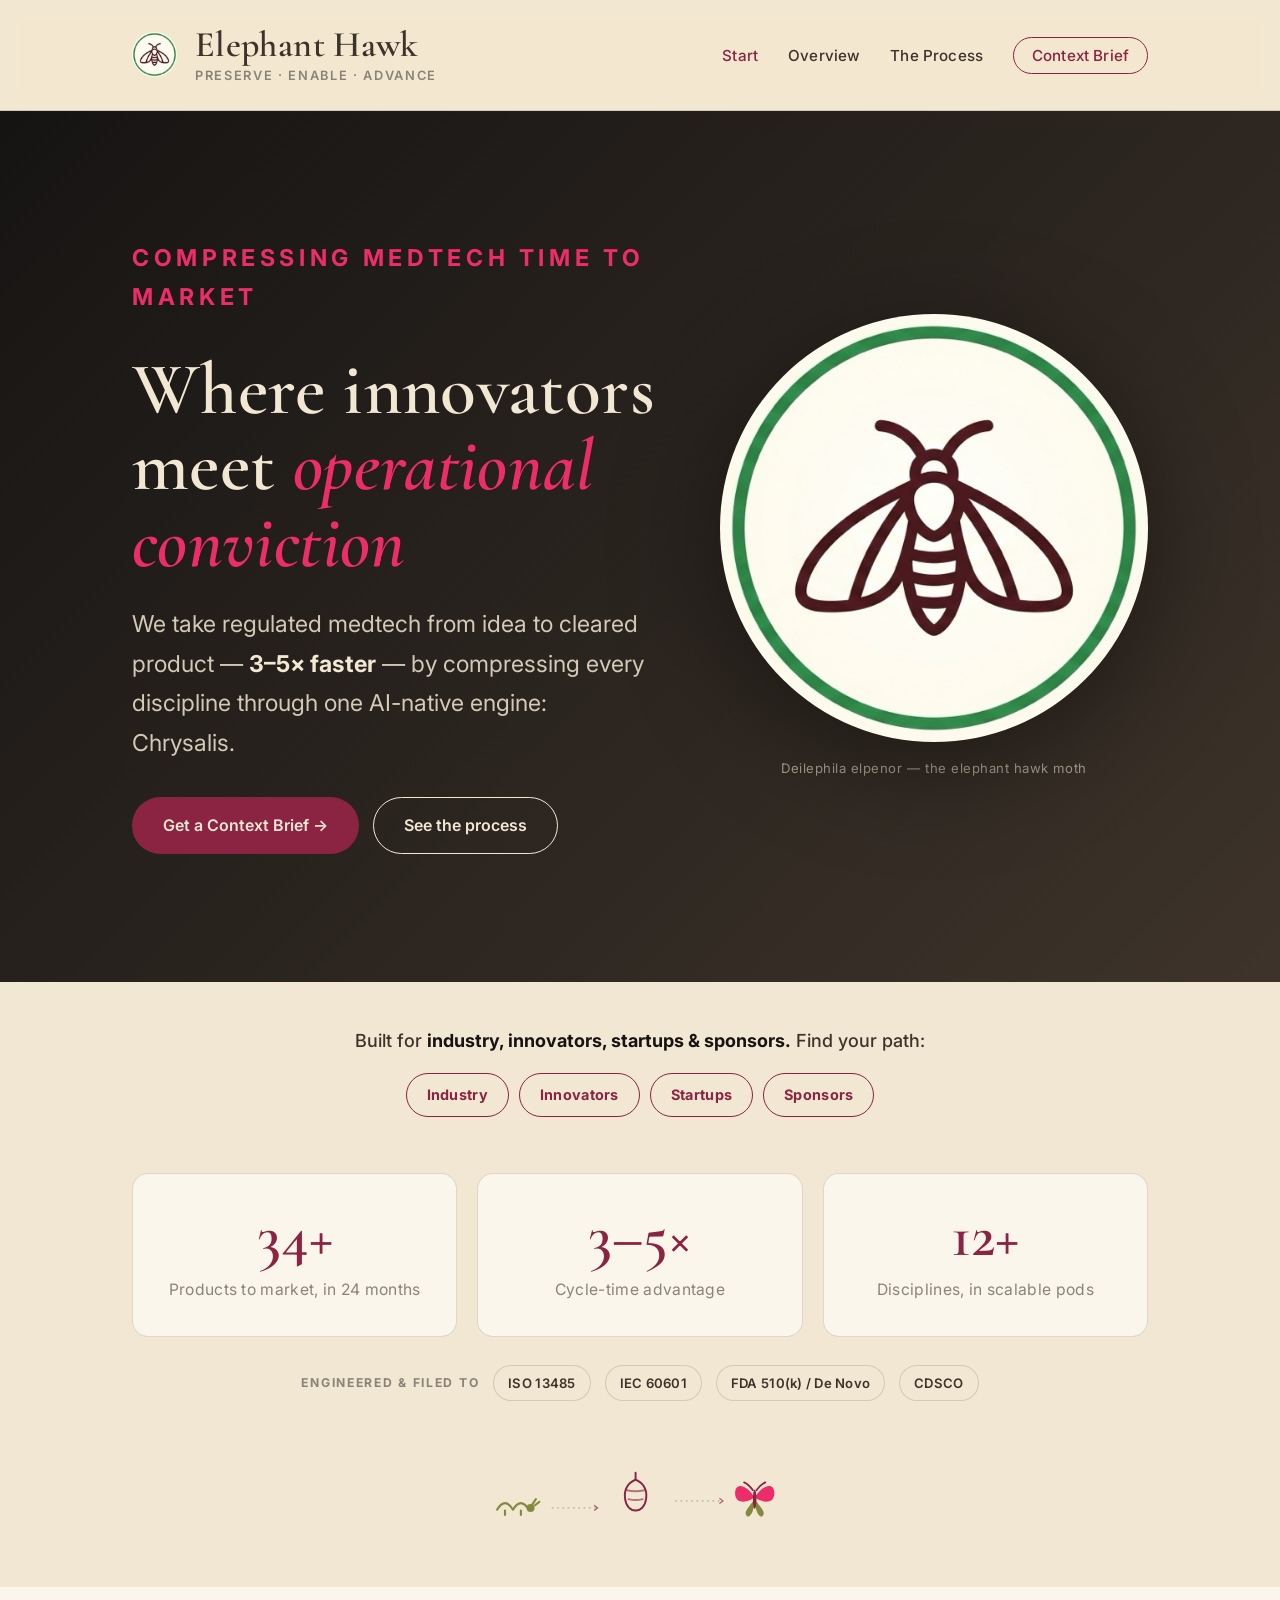
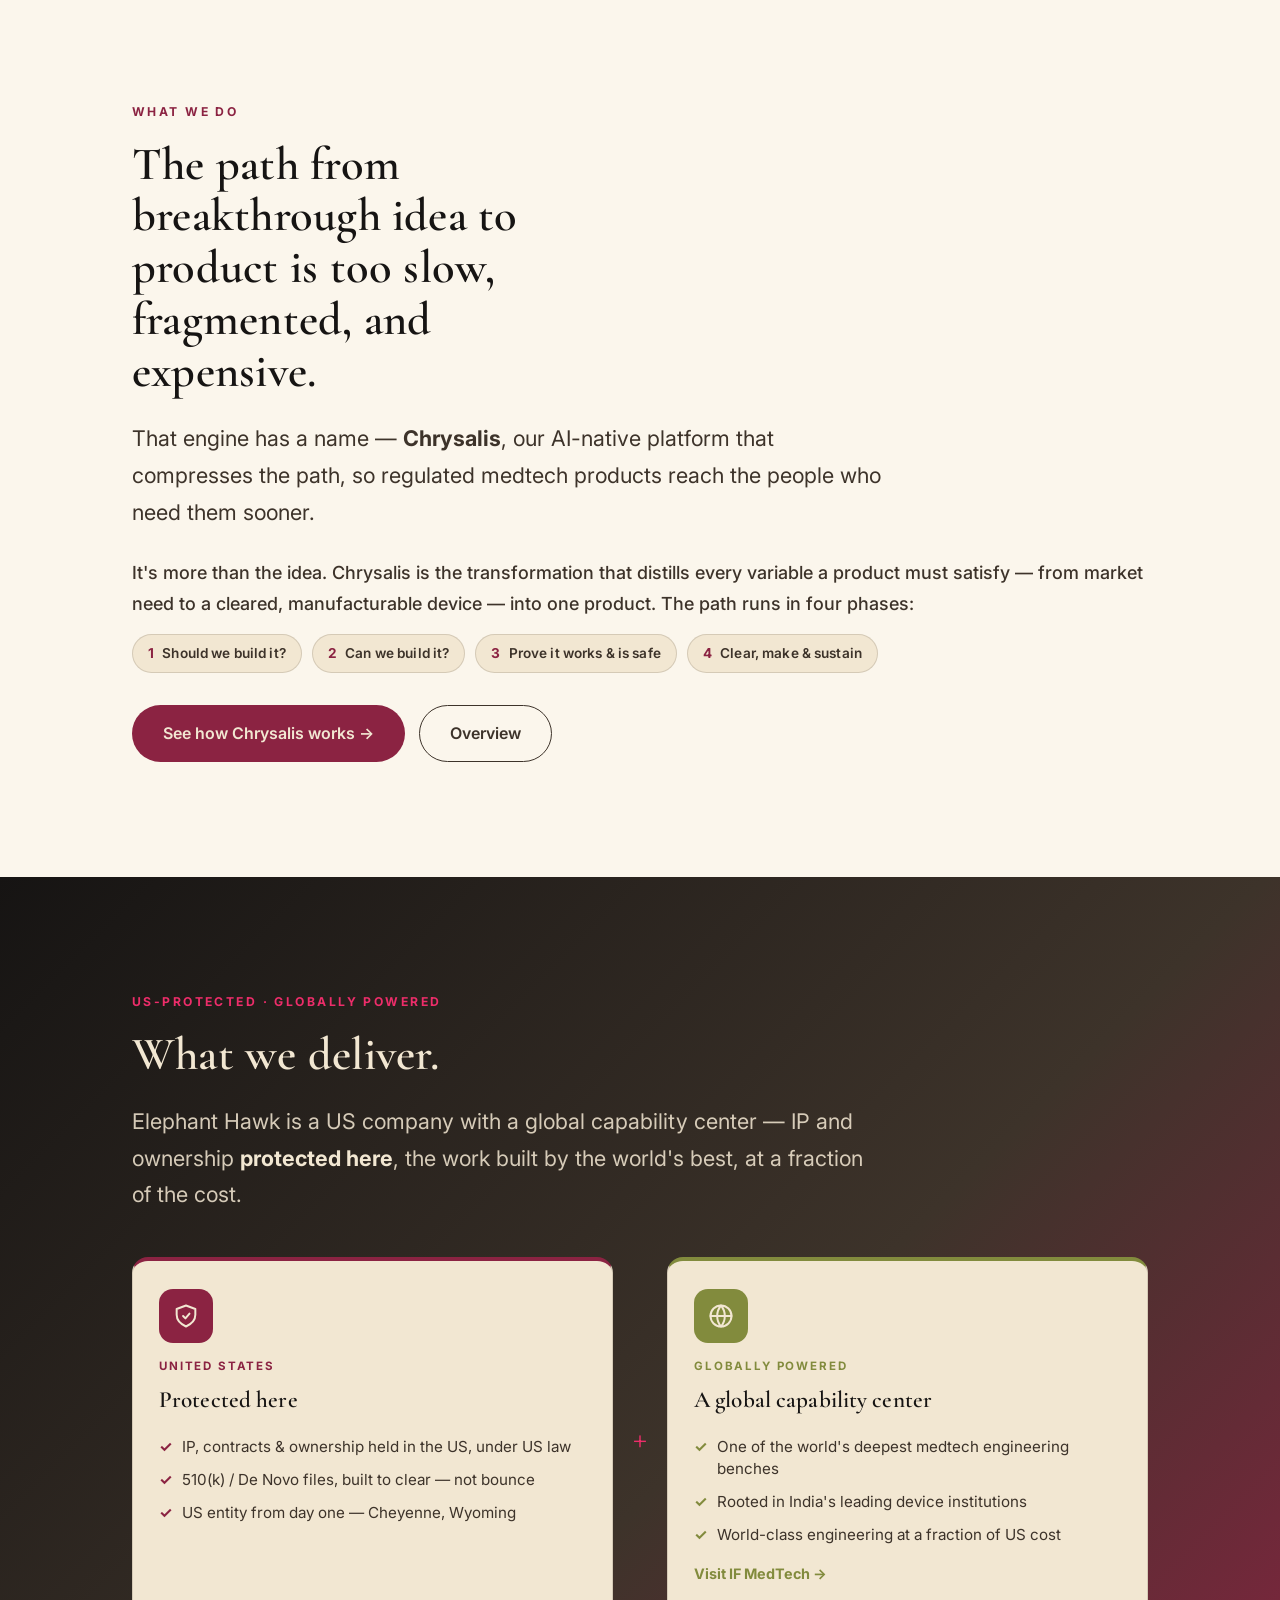
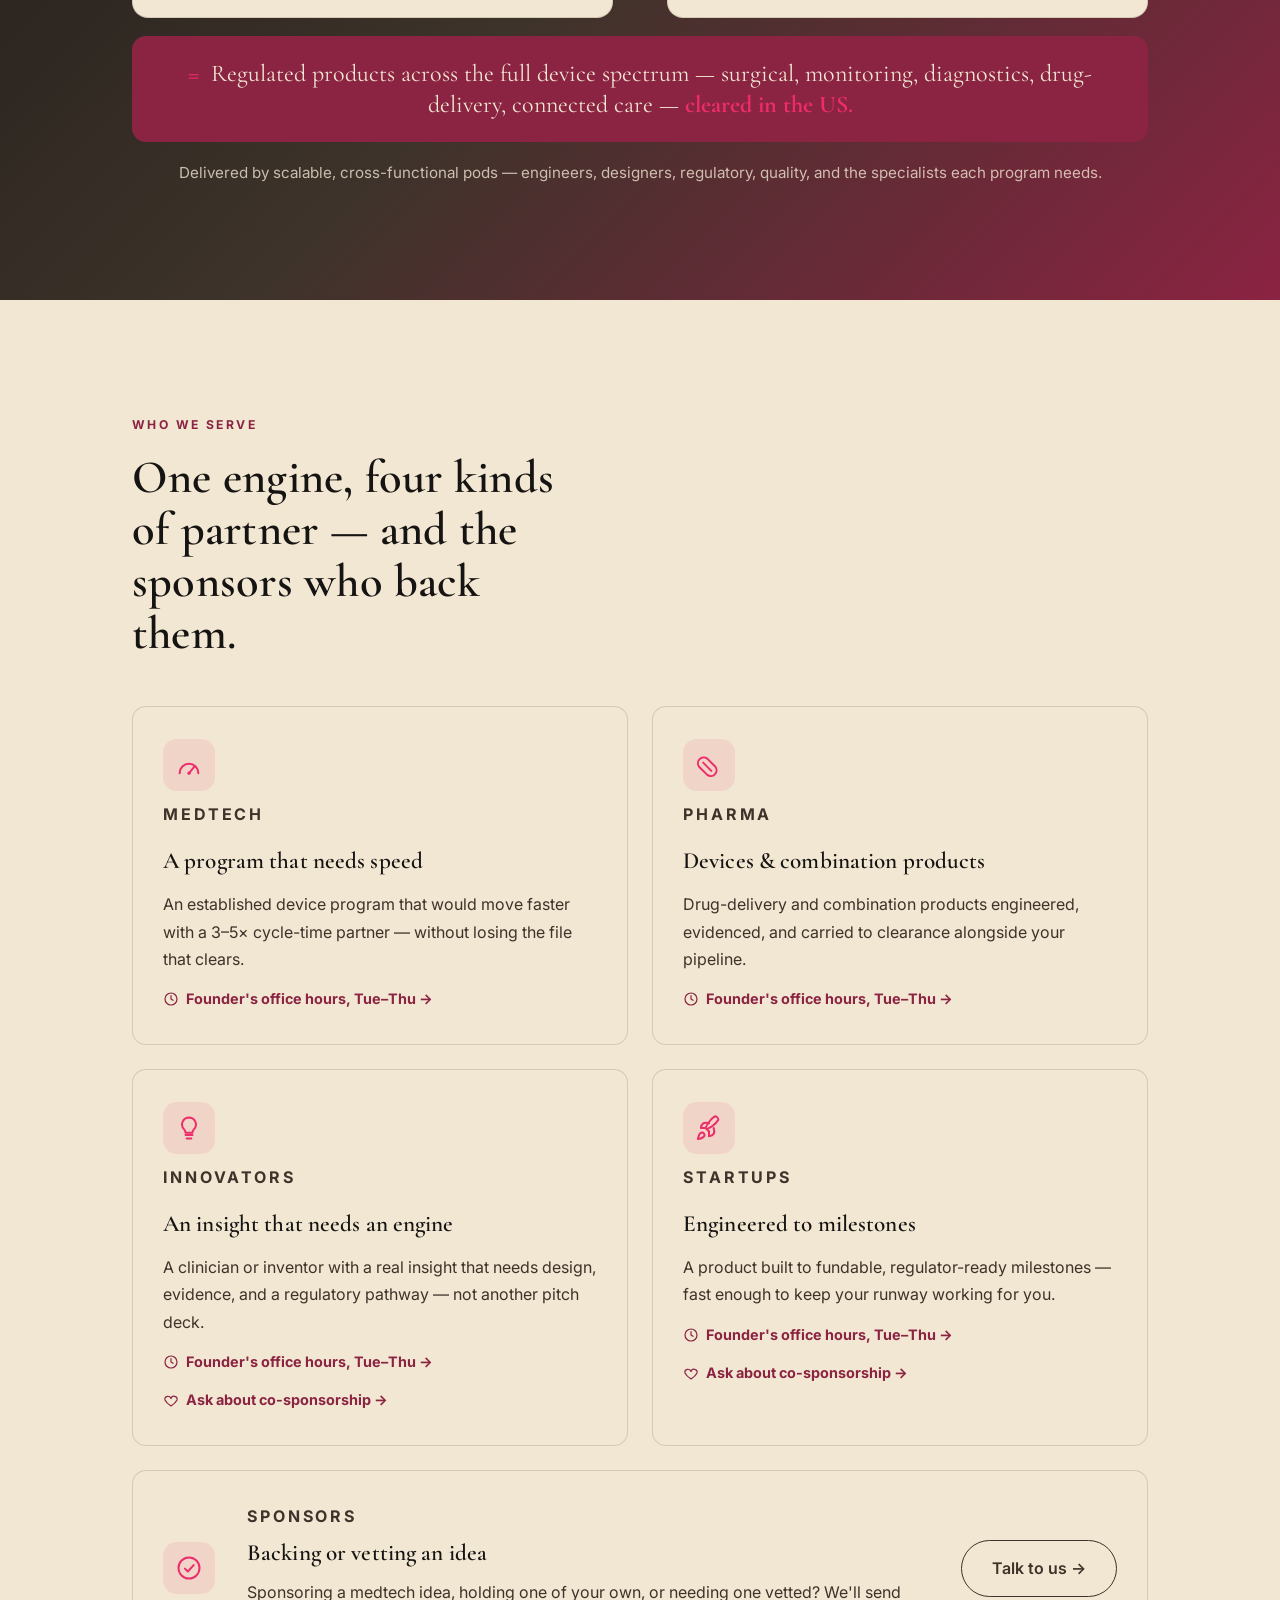
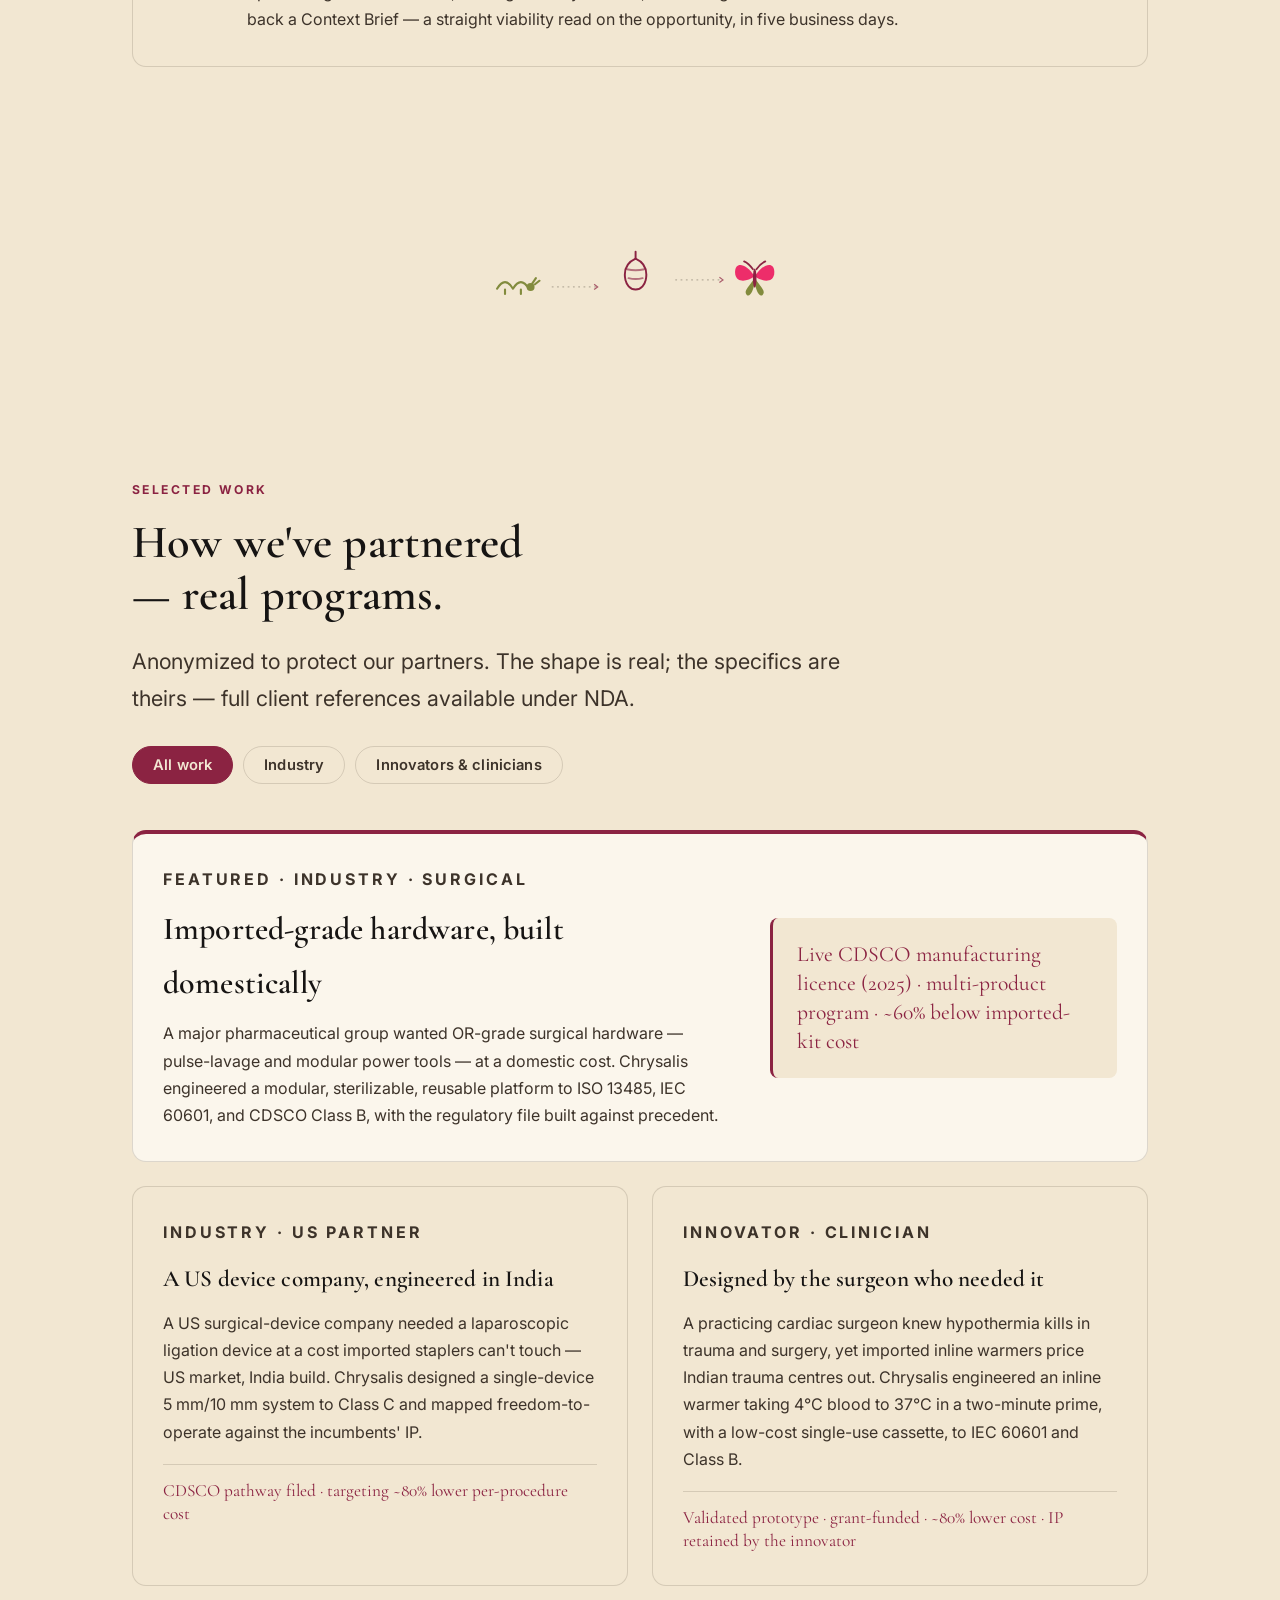
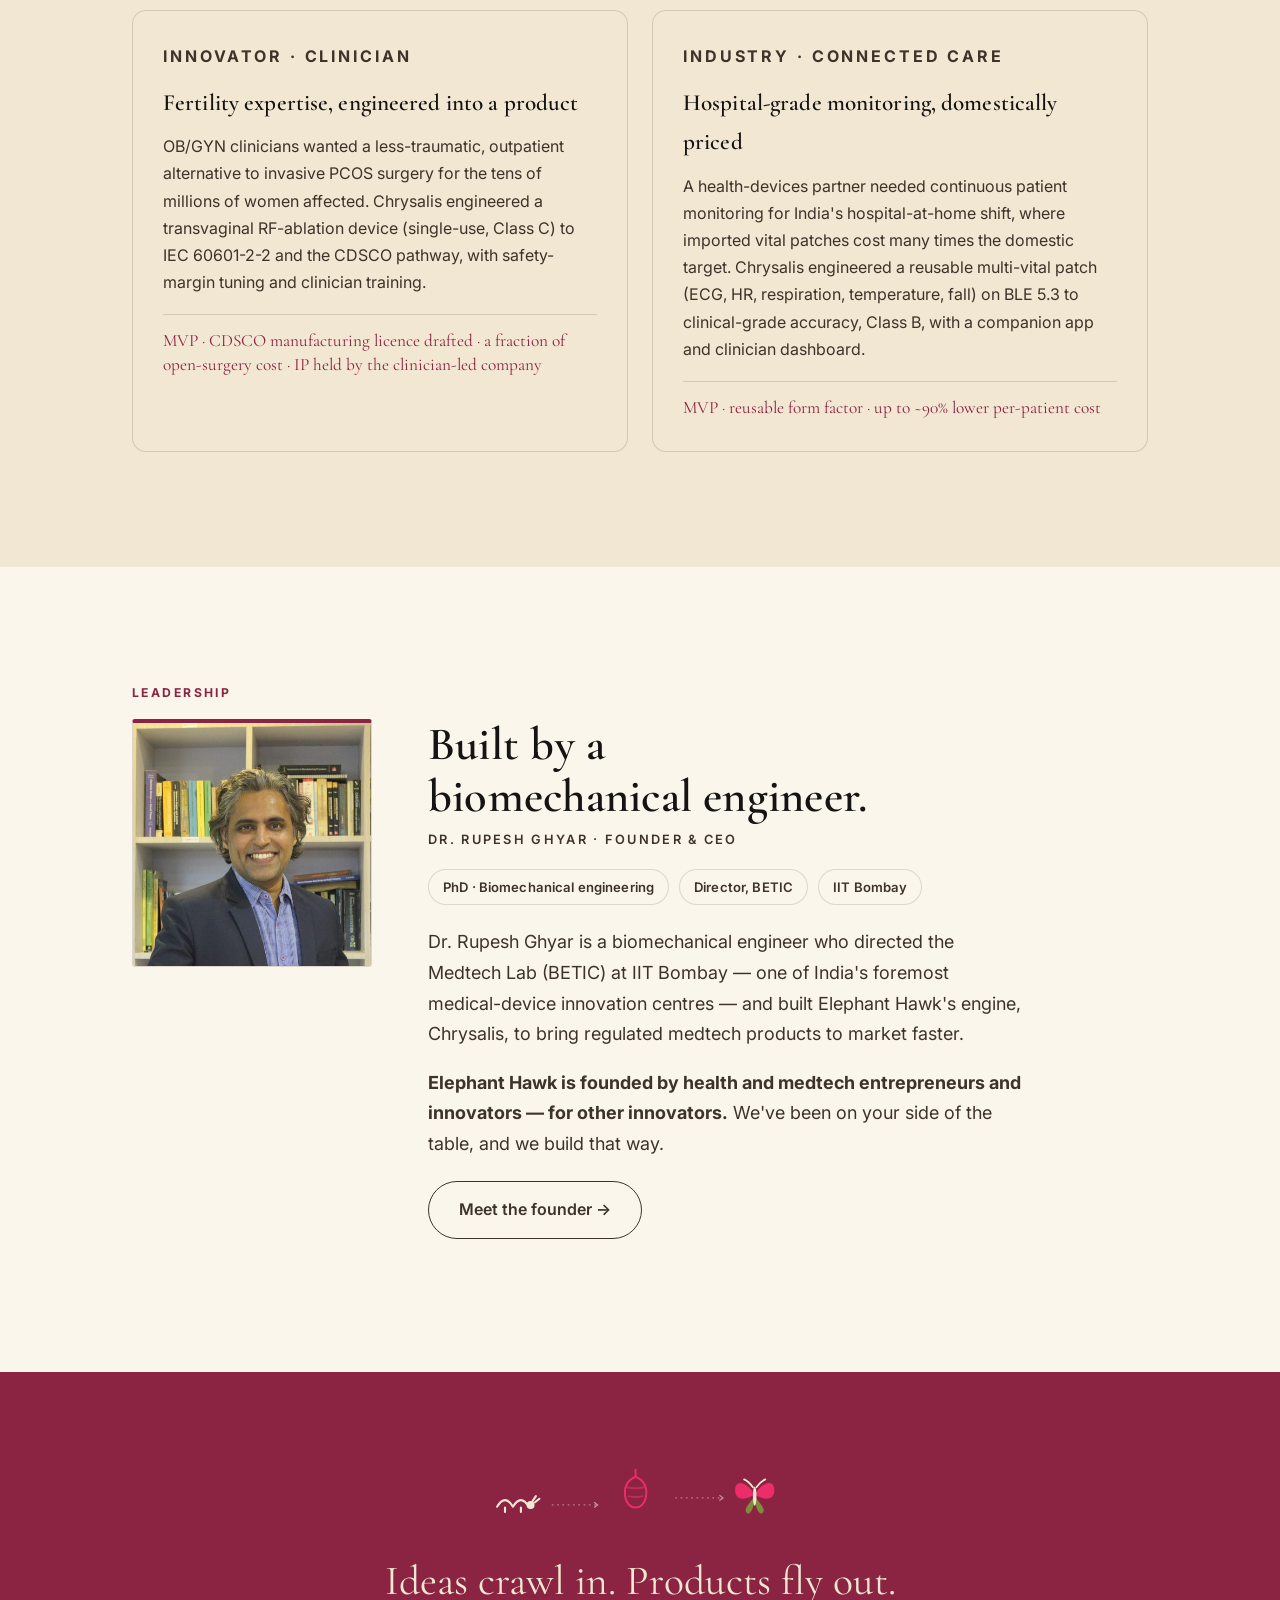
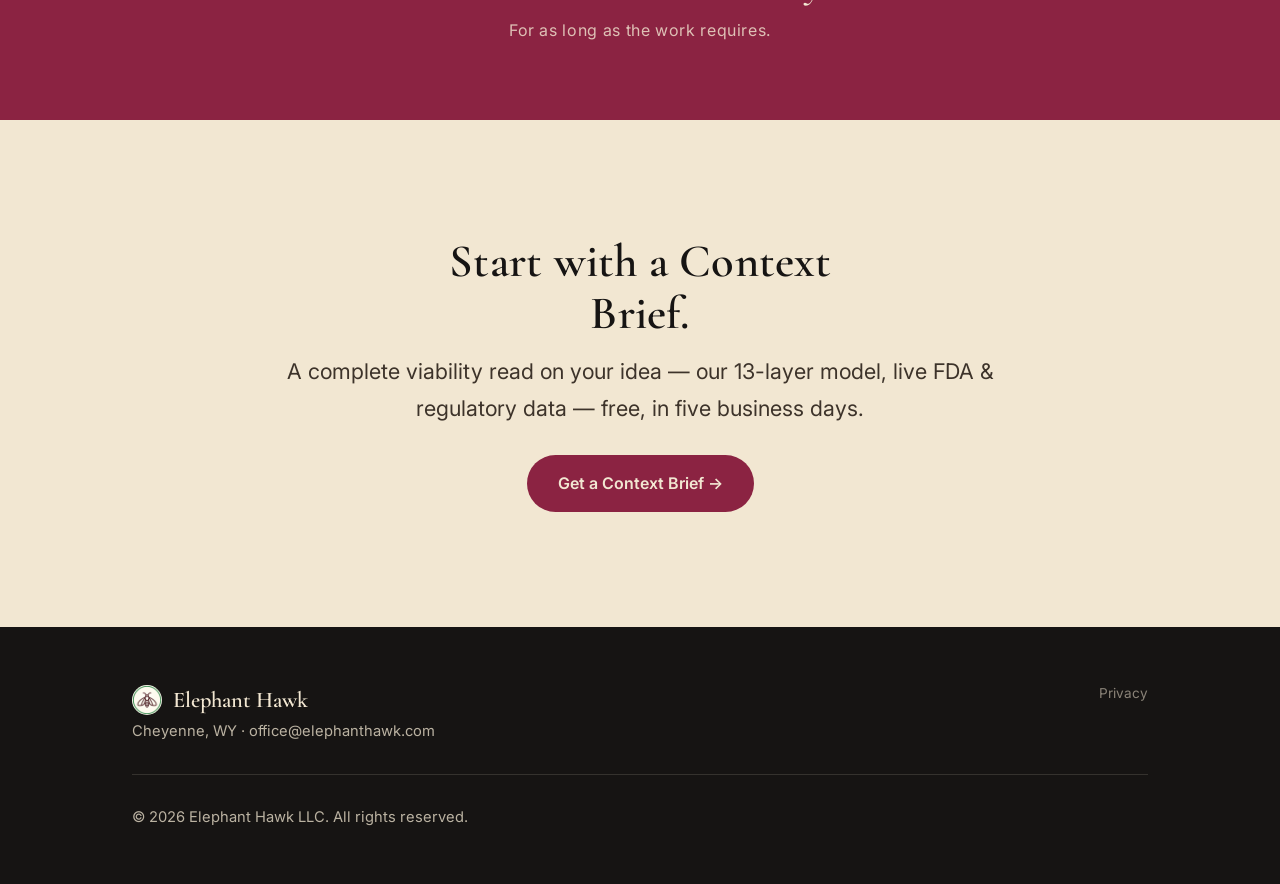
==== commit b2ac9167: "Use brand logo in homepage hero, replacing old moth illustration Swap the hand-drawn elephant hawk m" ====
--- a/index.html
+++ b/index.html
@@ -69,43 +69,8 @@
           </div>
         </div>
         <figure class="hero-art" style="margin:0;">
-          <!-- The elephant hawk moth — the figure the brand is named for -->
-          <svg viewBox="0 0 1200 1140" xmlns="http://www.w3.org/2000/svg" role="img" aria-label="Illustration of an elephant hawk moth">
-            <defs>
-              <linearGradient id="forewing" x1="0.15" y1="0" x2="0.85" y2="1">
-                <stop offset="0%" stop-color="#ED2D6A"/><stop offset="70%" stop-color="#8B2342"/><stop offset="100%" stop-color="#5e1730"/>
-              </linearGradient>
-              <linearGradient id="hindwing" x1="0.3" y1="0" x2="0.7" y2="1">
-                <stop offset="0%" stop-color="#9aa24a"/><stop offset="100%" stop-color="#5b6129"/>
-              </linearGradient>
-              <linearGradient id="bodyGrad" x1="0" y1="0" x2="0" y2="1">
-                <stop offset="0%" stop-color="#ED2D6A"/><stop offset="55%" stop-color="#8B2342"/><stop offset="100%" stop-color="#5e1730"/>
-              </linearGradient>
-            </defs>
-            <!-- Hindwings (olive) — swept back, straight leading edge, behind the forewings -->
-            <path d="M600,520 L330,780 C440,742 540,690 600,648 Z" fill="url(#hindwing)"/>
-            <path d="M600,520 L870,780 C760,742 660,690 600,648 Z" fill="url(#hindwing)"/>
-            <!-- Forewings (pink) — swept back, straight leading edge to a pointed apex -->
-            <path d="M600,432 L160,600 C300,586 470,562 600,558 Z" fill="url(#forewing)"/>
-            <path d="M600,432 L1040,600 C900,586 730,562 600,558 Z" fill="url(#forewing)"/>
-            <!-- Pale streak along each forewing's straight leading edge -->
-            <path d="M566,452 L210,598" stroke="#F2E7D2" stroke-width="5" fill="none" opacity="0.5" stroke-linecap="round"/>
-            <path d="M634,452 L990,598" stroke="#F2E7D2" stroke-width="5" fill="none" opacity="0.5" stroke-linecap="round"/>
-            <!-- Body: tapered abdomen, on top of the wing roots -->
-            <path d="M600,322 C566,340 556,430 560,520 C563,650 585,802 600,842 C615,802 637,650 640,520 C644,430 634,340 600,322 Z" fill="url(#bodyGrad)"/>
-            <!-- Abdomen segment stripes -->
-            <ellipse cx="600" cy="596" rx="33" ry="6" fill="#F2E7D2" opacity="0.38"/>
-            <ellipse cx="600" cy="664" rx="29" ry="6" fill="#F2E7D2" opacity="0.38"/>
-            <ellipse cx="600" cy="730" rx="23" ry="5" fill="#F2E7D2" opacity="0.38"/>
-            <ellipse cx="600" cy="788" rx="17" ry="4" fill="#F2E7D2" opacity="0.38"/>
-            <!-- Head + eyes -->
-            <circle cx="600" cy="336" r="34" fill="#F2E7D2"/>
-            <circle cx="585" cy="338" r="6" fill="#8B2342"/>
-            <circle cx="615" cy="338" r="6" fill="#8B2342"/>
-            <!-- Antennae -->
-            <path d="M584,320 Q546,254 510,236" stroke="#F2E7D2" stroke-width="8" fill="none" stroke-linecap="round"/>
-            <path d="M616,320 Q654,254 690,236" stroke="#F2E7D2" stroke-width="8" fill="none" stroke-linecap="round"/>
-          </svg>
+          <!-- The Elephant Hawk brand mark — the figure the brand is named for -->
+          <img class="hero-logo" src="logo.png" alt="Elephant Hawk — moth-in-ring logo" width="512" height="512" />
           <figcaption class="hero-caption">Deilephila elpenor — the elephant hawk moth</figcaption>
         </figure>
       </div>
--- a/styles.css
+++ b/styles.css
@@ -227,6 +227,7 @@
 .hero-actions { display: flex; flex-wrap: wrap; gap: 14px; }
 .hero-art { display: block; }
 .hero-art svg { width: 100%; height: auto; filter: drop-shadow(0 20px 50px rgba(0,0,0,0.35)); }
+.hero-art .hero-logo { display: block; width: 100%; max-width: 440px; height: auto; margin-inline: auto; border-radius: 50%; filter: drop-shadow(0 22px 55px rgba(0,0,0,0.4)); }
 
 /* A small caption under the moth */
 .hero-caption {
@@ -867,7 +868,8 @@
 
 /* The hero moth gently floats and breathes, so it reads as alive rather
    than a static logo. Slow and small on purpose — presence, not motion. */
-.hero-art svg {
+.hero-art svg,
+.hero-art .hero-logo {
   animation: mothFloat 9s ease-in-out infinite;
   transform-origin: 50% 45%;
   will-change: transform;
@@ -1308,7 +1310,7 @@
   html { scroll-behavior: auto; }
   * { transition: none !important; }
   .hero { animation: none; }
-  .hero-art svg { animation: none; }
+  .hero-art svg, .hero-art .hero-logo { animation: none; }
   .reveal { opacity: 1; transform: none; }
   .metamorph-divider { opacity: 1; transform: none; }
   .wc-dot { animation: none; }
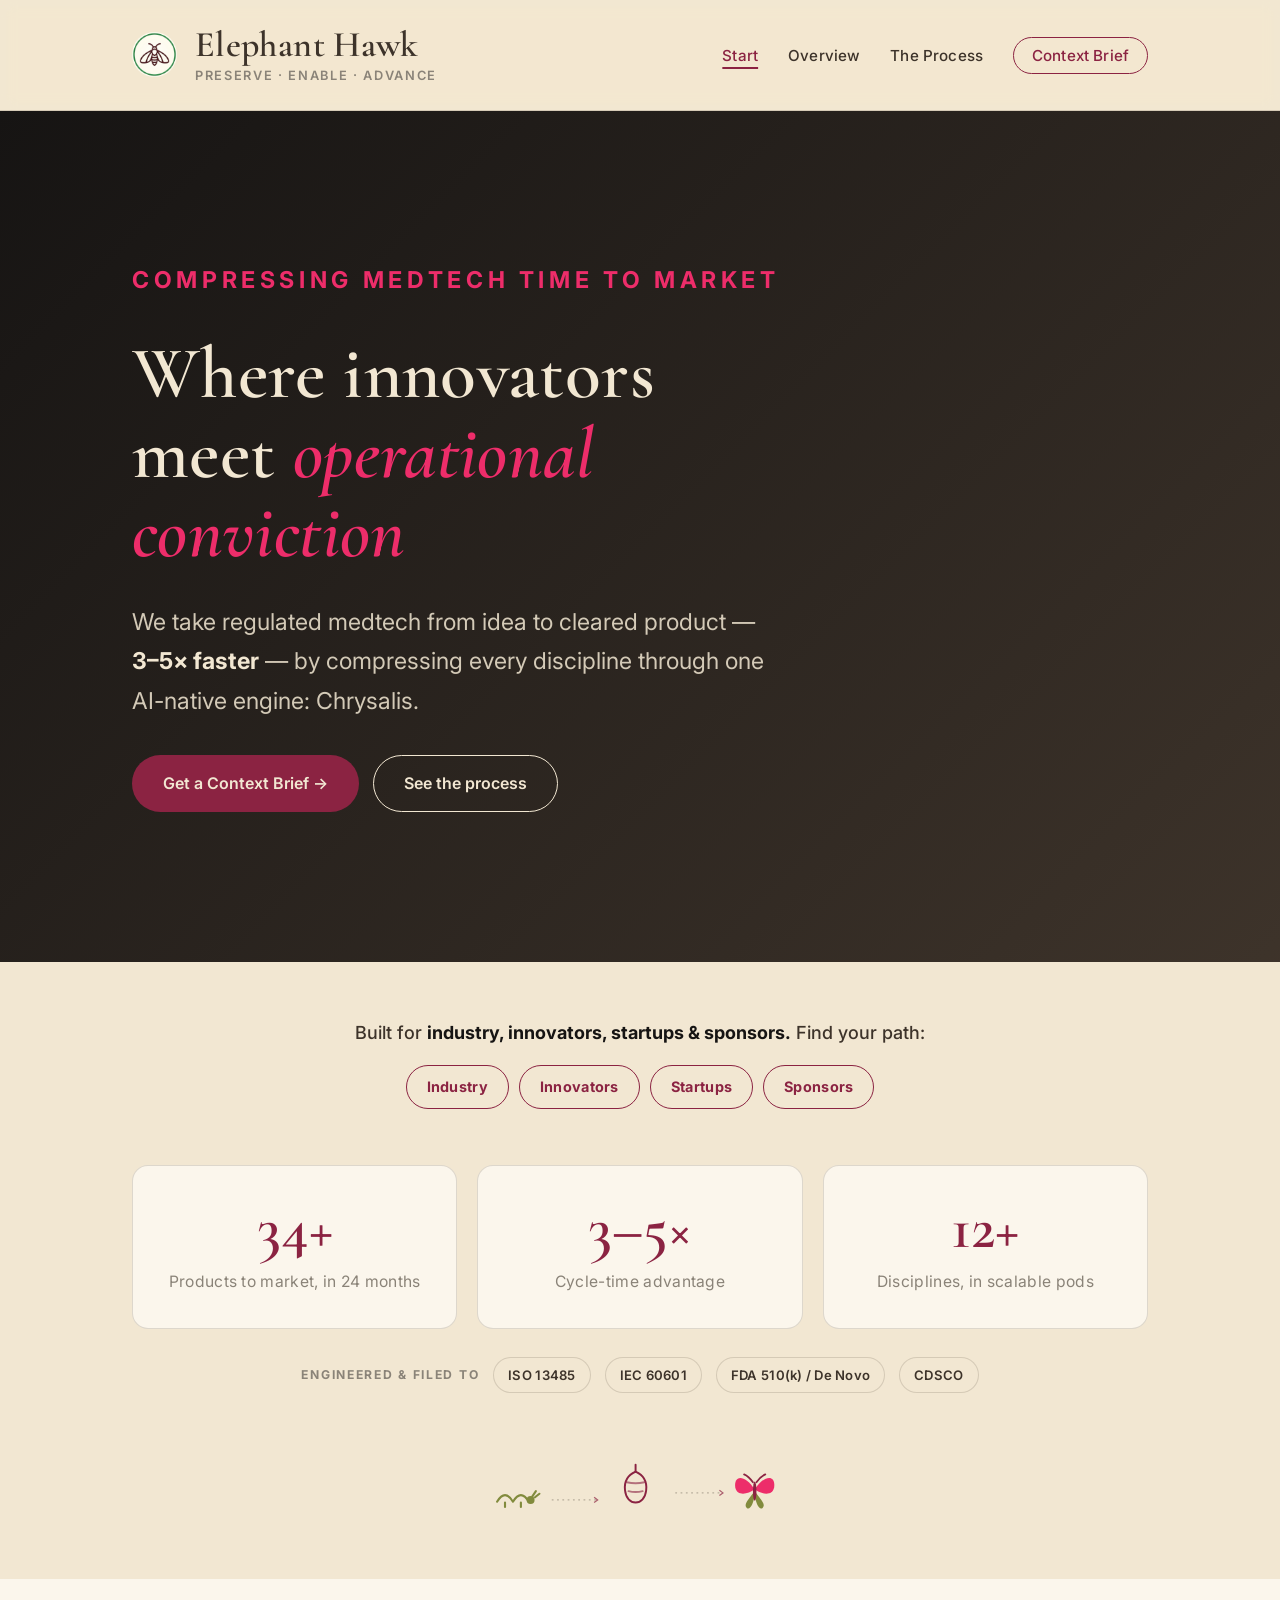
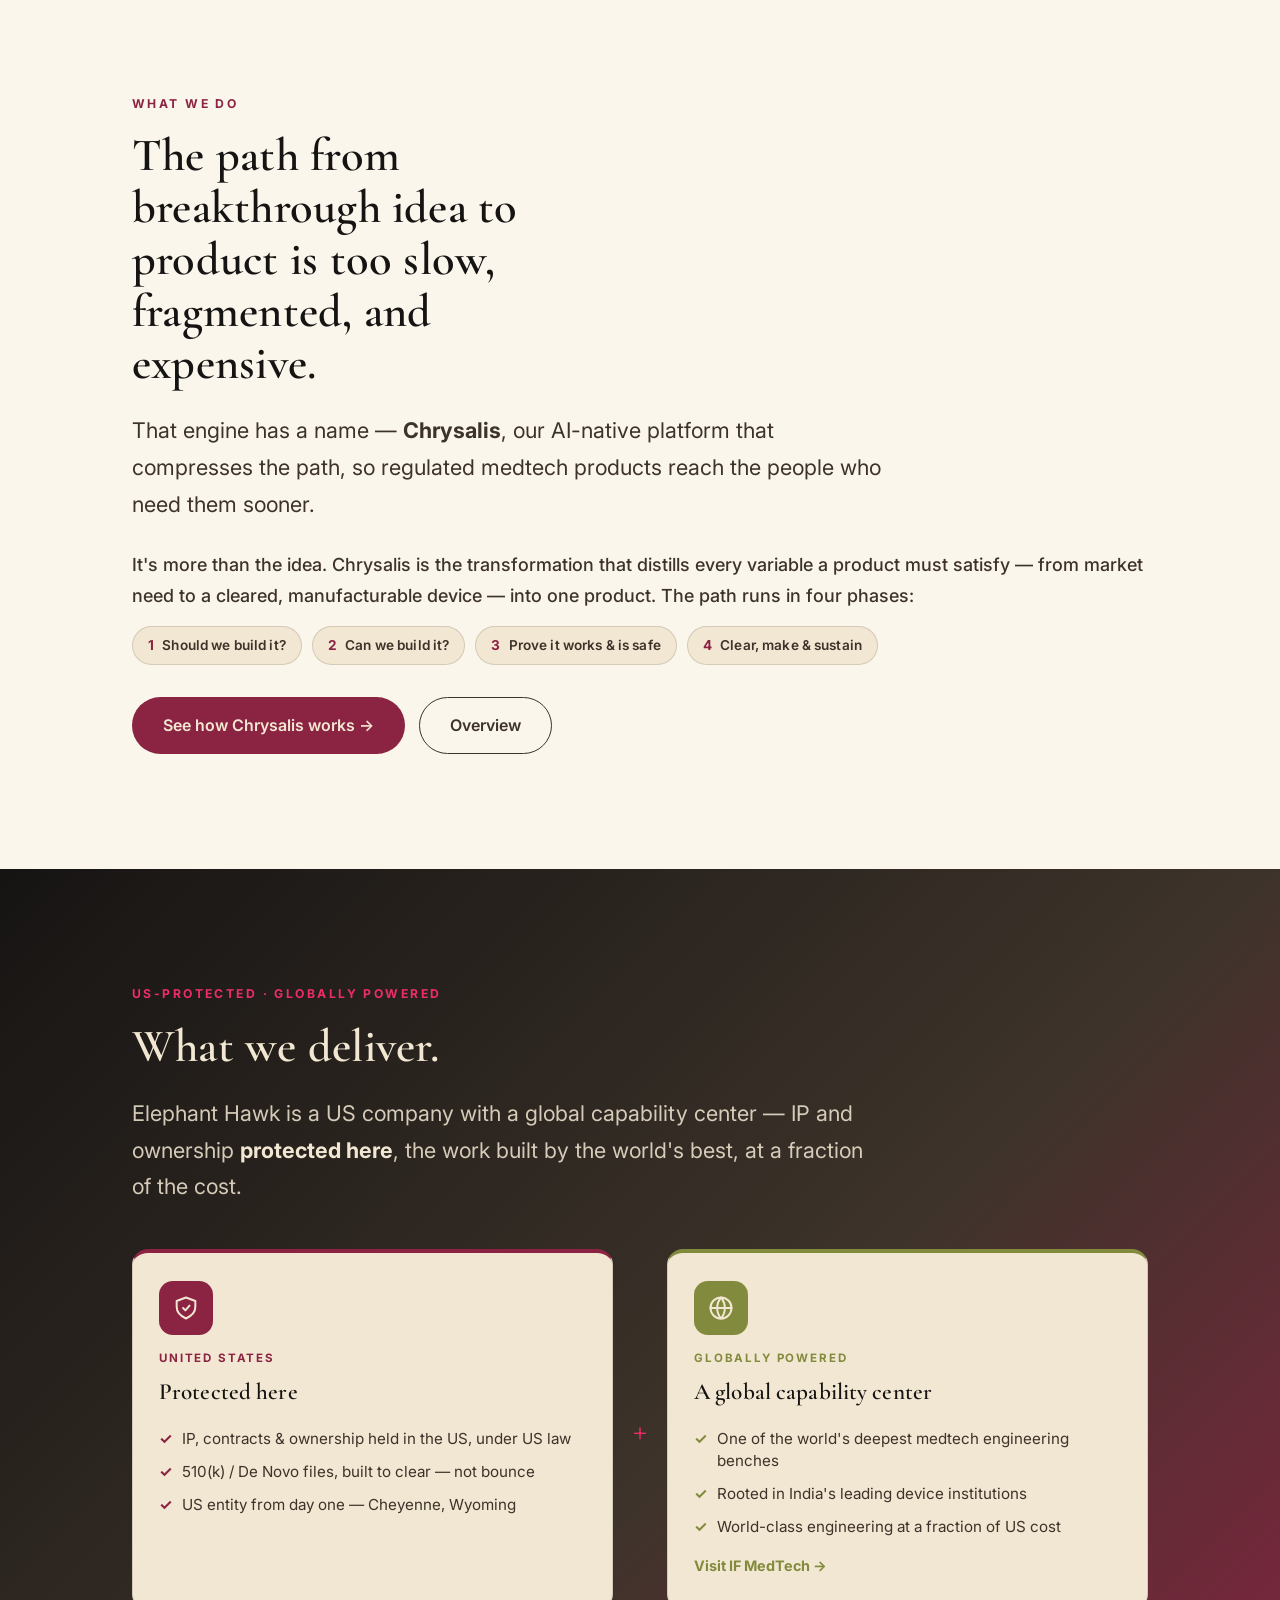
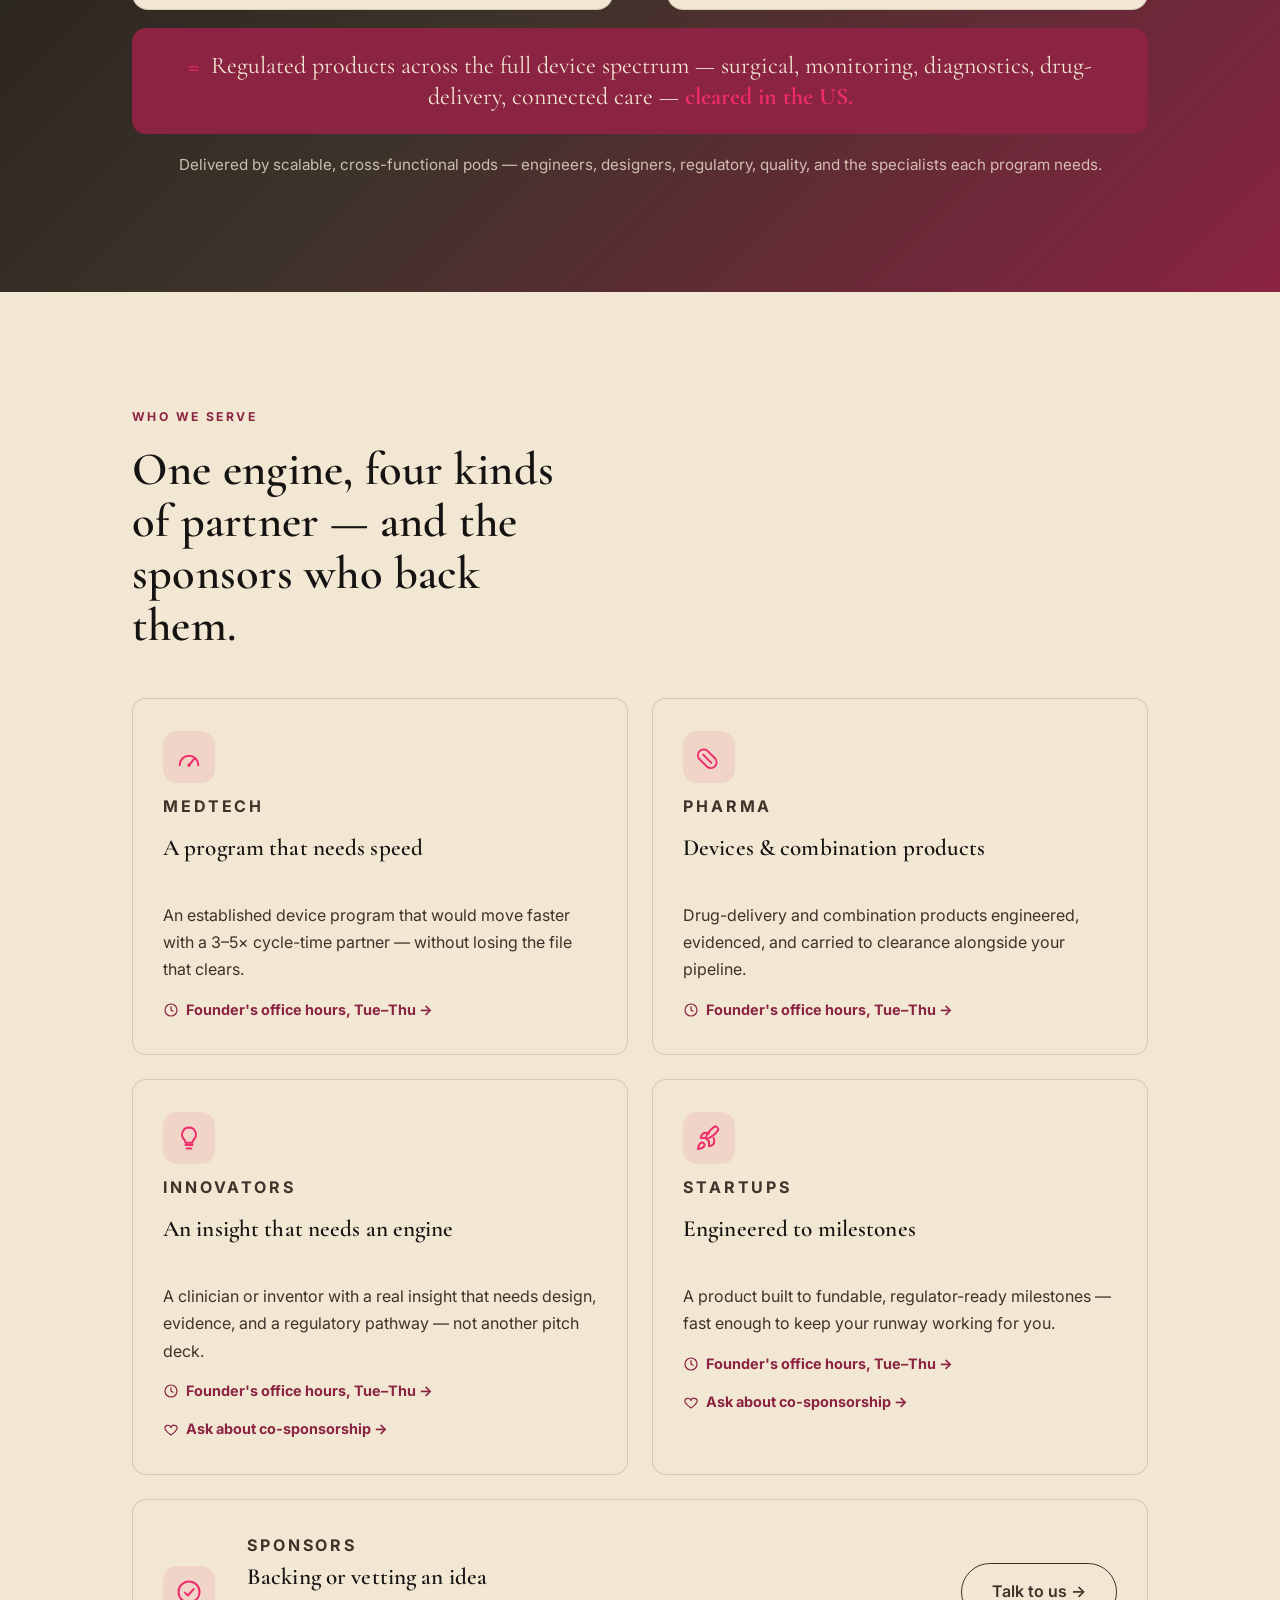
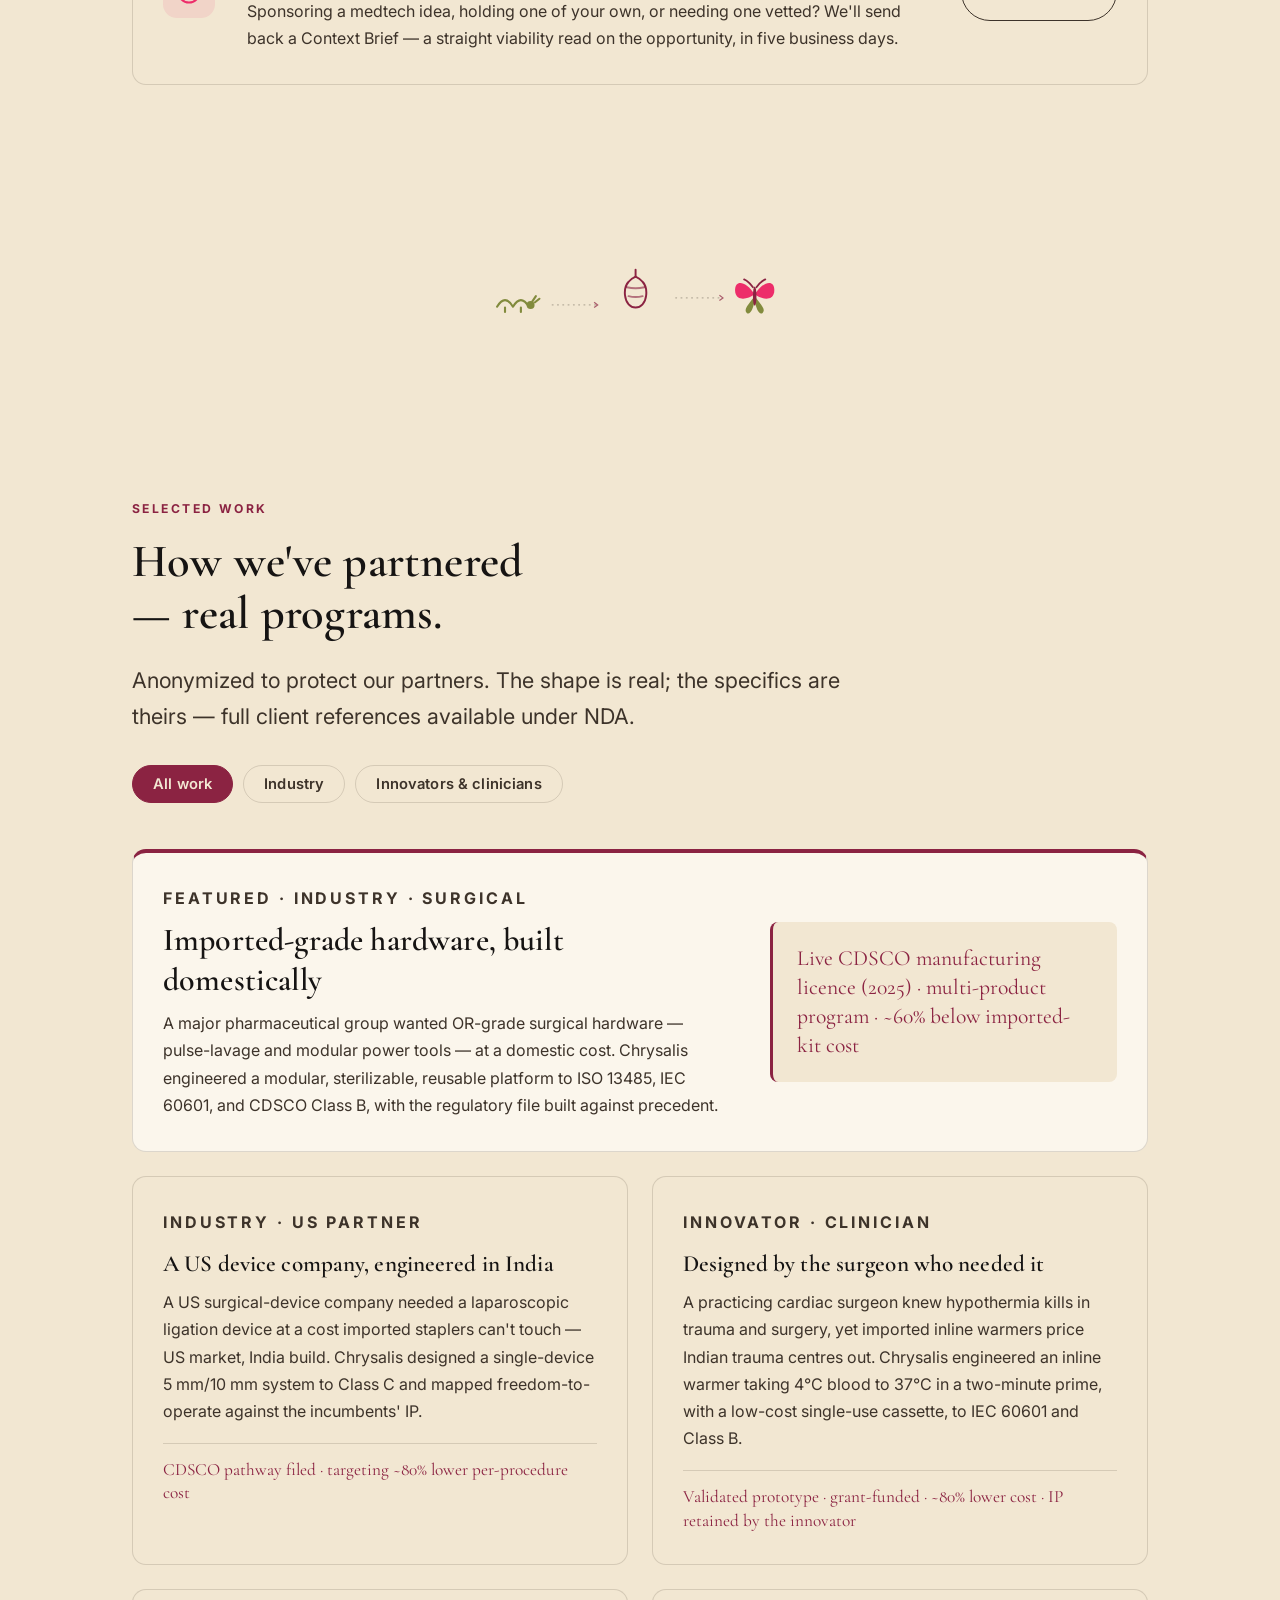
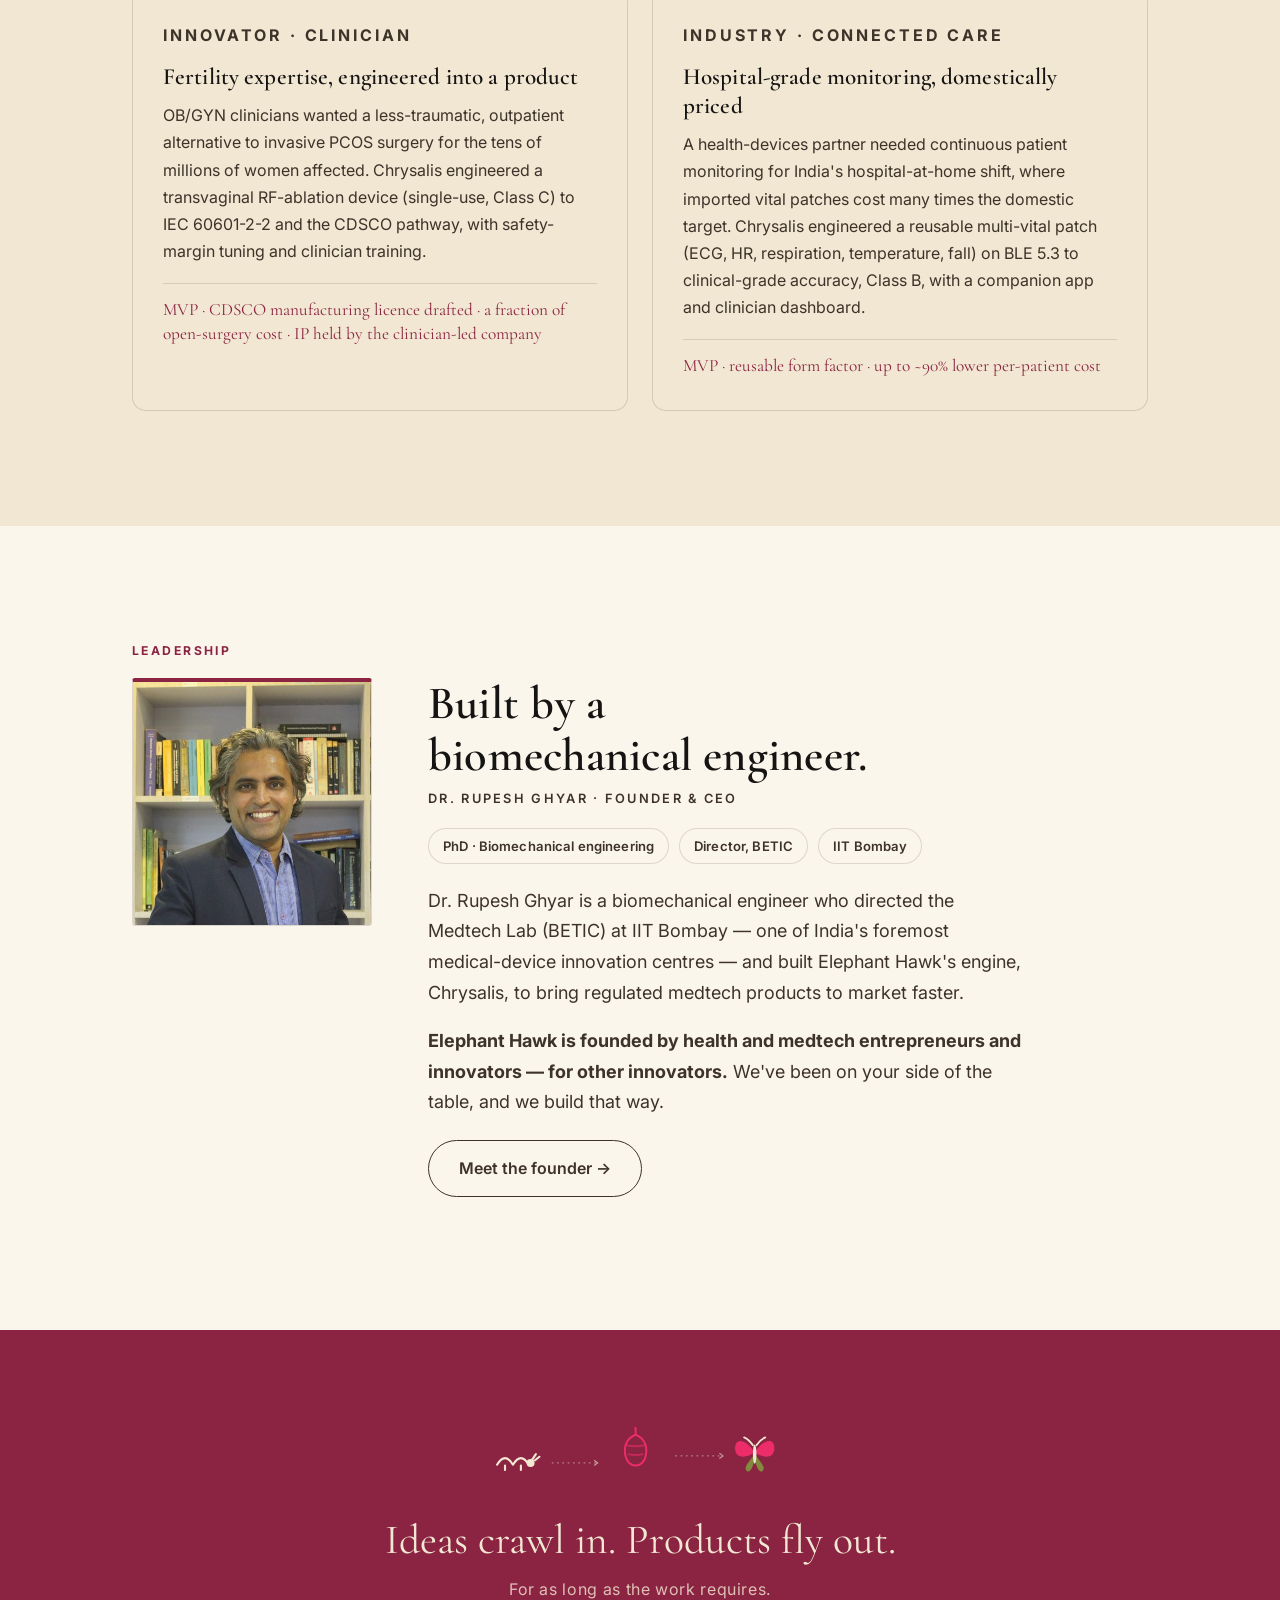
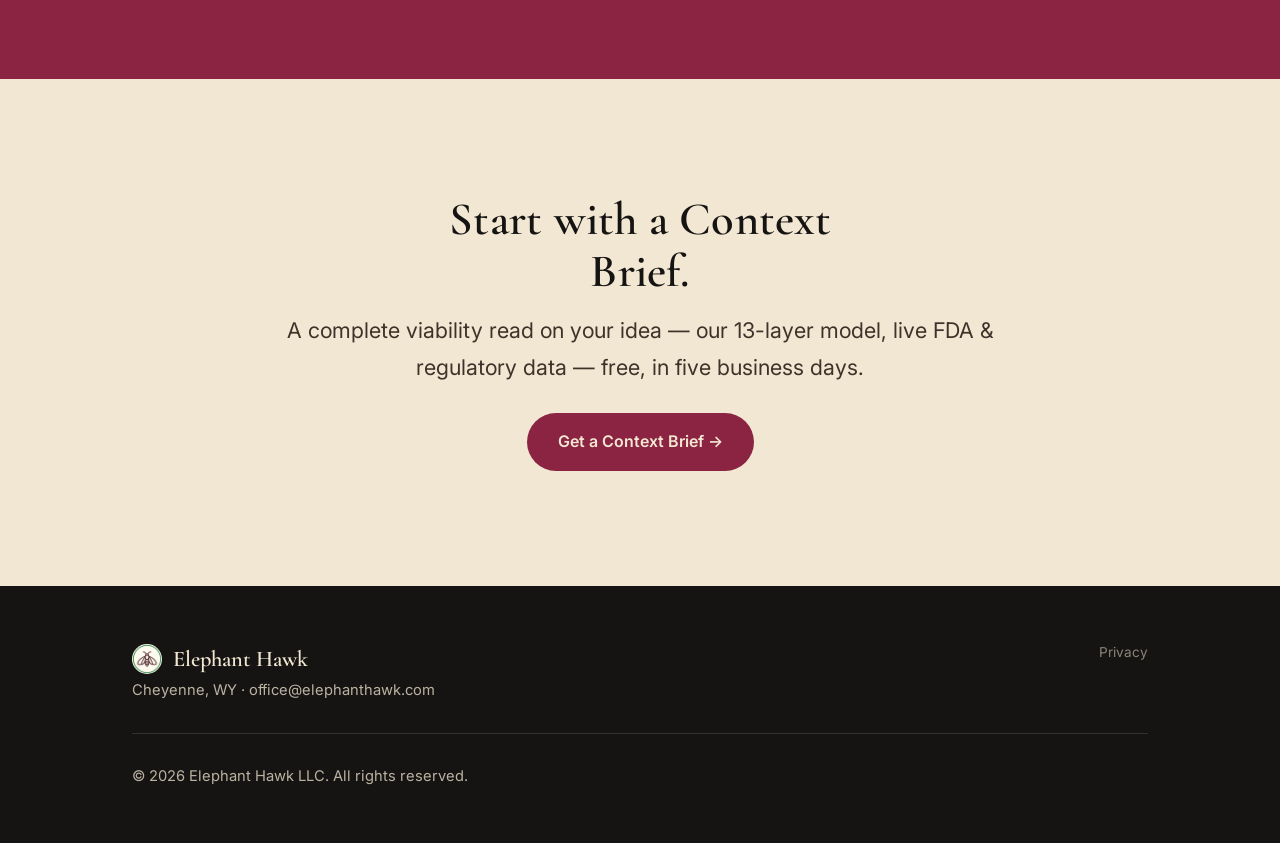
==== commit ec25347a: "Make homepage hero a full-bleed single-column statement Remove the duplicate moth-in-ring logo from " ====
--- a/index.html
+++ b/index.html
@@ -68,11 +68,6 @@
             <a class="btn btn-ghost" href="approach.html">See the process</a>
           </div>
         </div>
-        <figure class="hero-art" style="margin:0;">
-          <!-- The Elephant Hawk brand mark — the figure the brand is named for -->
-          <img class="hero-logo" src="logo.png" alt="Elephant Hawk — moth-in-ring logo" width="512" height="512" />
-          <figcaption class="hero-caption">Deilephila elpenor — the elephant hawk moth</figcaption>
-        </figure>
       </div>
     </section>
 
--- a/styles.css
+++ b/styles.css
@@ -132,7 +132,7 @@
   letter-spacing: 0.01em;
 }
 .nav-links a:hover { color: var(--mulberry); text-decoration: none; }
-.nav-links a.active { color: var(--mulberry); }
+.nav-links a.active { color: var(--mulberry); text-decoration: underline; text-decoration-thickness: 2px; text-underline-offset: 6px; }
 .nav-cta {
   border: 1px solid var(--mulberry);
   color: var(--mulberry) !important;
@@ -203,18 +203,23 @@
 }
 .hero .container {
   display: grid;
-  grid-template-columns: 1.1fr 0.9fr;
+  grid-template-columns: 1fr;
   align-items: center;
   gap: clamp(24px, 5vw, 64px);
-  padding-block: clamp(64px, 10vw, 128px);
-}
+  padding-block: clamp(72px, 12vw, 150px);
+}
+/* Single-column statement hero: cap each element's measure so the big display
+   type wraps to a few strong lines rather than stretching edge to edge. */
+.hero-copy { max-width: 60rem; }
+.hero-copy h1 { max-width: 15ch; }
+.hero-copy p { max-width: 52ch; }
 /* Let grid children shrink below their content's intrinsic width so the
    moth SVG can't blow the hero wider than the viewport (mobile overflow). */
 .hero .container > * { min-width: 0; }
 .hero h1 {
   font-size: clamp(2.6rem, 6vw, 4.6rem);
-  line-height: 1.04;
-  margin: 0 0 24px;
+  line-height: 1.08;
+  margin: 0 0 30px;
   color: var(--wing-cream);
 }
 .hero h1 em { font-style: italic; color: var(--hawk-pink); }
@@ -227,7 +232,7 @@
 .hero-actions { display: flex; flex-wrap: wrap; gap: 14px; }
 .hero-art { display: block; }
 .hero-art svg { width: 100%; height: auto; filter: drop-shadow(0 20px 50px rgba(0,0,0,0.35)); }
-.hero-art .hero-logo { display: block; width: 100%; max-width: 440px; height: auto; margin-inline: auto; border-radius: 50%; filter: drop-shadow(0 22px 55px rgba(0,0,0,0.4)); }
+.hero-art .hero-logo { display: block; width: 80%; max-width: 340px; height: auto; margin-inline: auto; border-radius: 50%; filter: drop-shadow(0 22px 55px rgba(0,0,0,0.4)); }
 
 /* A small caption under the moth */
 .hero-caption {
@@ -245,7 +250,7 @@
   display: grid;
   grid-template-columns: repeat(3, 1fr);
   gap: 20px;
-  margin-top: 56px;
+  margin-top: clamp(40px, 6vw, 56px);
 }
 .stat {
   border: 1px solid var(--line);
@@ -266,7 +271,7 @@
 .stat .label { margin-top: 10px; color: var(--ash); font-size: 0.98rem; letter-spacing: 0.02em; }
 
 /* Audience selector — spell out who the site is for, just under the hero */
-.audience-bar { padding-top: 44px; text-align: center; }
+.audience-bar { padding-top: clamp(40px, 6vw, 56px); text-align: center; }
 .audience-lead { color: var(--chrysalis); font-weight: 500; margin: 0 0 16px; }
 .audience-lead strong { color: var(--dusk); }
 .audience-chips { display: flex; flex-wrap: wrap; justify-content: center; gap: 10px; }
@@ -298,6 +303,49 @@
   color: var(--chrysalis);
 }
 
+/* A left-aligned row of pill chips inside prose (e.g. "What we hold") */
+.chip-row { display: flex; flex-wrap: wrap; gap: 8px 10px; margin: 16px 0 18px; }
+
+/* Mission & vision — bold statement + converging input chips */
+.mission-line {
+  font-family: var(--font-display);
+  font-weight: 600;
+  font-size: clamp(2rem, 4.6vw, 3.2rem);
+  line-height: 1.08;
+  letter-spacing: -0.01em;
+  color: var(--dusk);
+  margin: 8px 0 22px;
+  max-width: 18ch;
+}
+.mission-line em { font-style: italic; color: var(--mulberry); }
+.mission-sub {
+  font-size: clamp(1.05rem, 1.9vw, 1.3rem);
+  line-height: 1.45;
+  color: var(--chrysalis);
+  max-width: 56ch;
+  margin: 0 0 30px;
+}
+.mission-flow { display: flex; flex-wrap: wrap; align-items: center; gap: 10px 12px; }
+.mission-flow .mi {
+  font-size: 0.95rem;
+  font-weight: 600;
+  letter-spacing: 0.01em;
+  padding: 9px 18px;
+  border-radius: 999px;
+  border: 1px solid var(--line);
+  background: var(--cream-panel);
+  color: var(--chrysalis);
+}
+.mission-flow .mi-arrow { color: var(--hawk-pink); font-size: 1.4rem; font-weight: 700; line-height: 1; padding: 0 2px; }
+.mission-flow .mi-out {
+  background: var(--mulberry);
+  border-color: var(--mulberry);
+  color: var(--wing-cream);
+}
+@media (max-width: 560px) {
+  .mission-flow .mi-arrow { transform: rotate(90deg); display: block; width: 100%; text-align: left; padding: 2px 0; }
+}
+
 /* =====================================================================
    Cards
    ===================================================================== */
@@ -448,8 +496,12 @@
   font-size: 1.4rem;
   line-height: 1;
 }
-.card h3 { font-size: 1.45rem; margin: 14px 0 10px; color: var(--dusk); }
+.card h3 { font-size: 1.45rem; line-height: 1.25; margin: 14px 0 10px; color: var(--dusk); }
 .card p { margin: 0; color: var(--chrysalis); font-size: 1rem; }
+/* Reserve two title lines in grid cards so a heading that wraps can never ride
+   into the body during the web-font swap (FOUT), and all cards align. */
+.cards .card h3 { min-height: 2.5em; }
+.partner--wide .partner-body h3, .card--featured .feat-main h3 { min-height: 0; }
 /* Case-study outcome line */
 .case-outcome { margin-top: 18px; padding-top: 14px; border-top: 1px solid var(--line); font-family: var(--font-display); font-size: 1.08rem; line-height: 1.35; color: var(--mulberry); }
 /* Chrysalis process step label (e.g. "CONCEPT") */
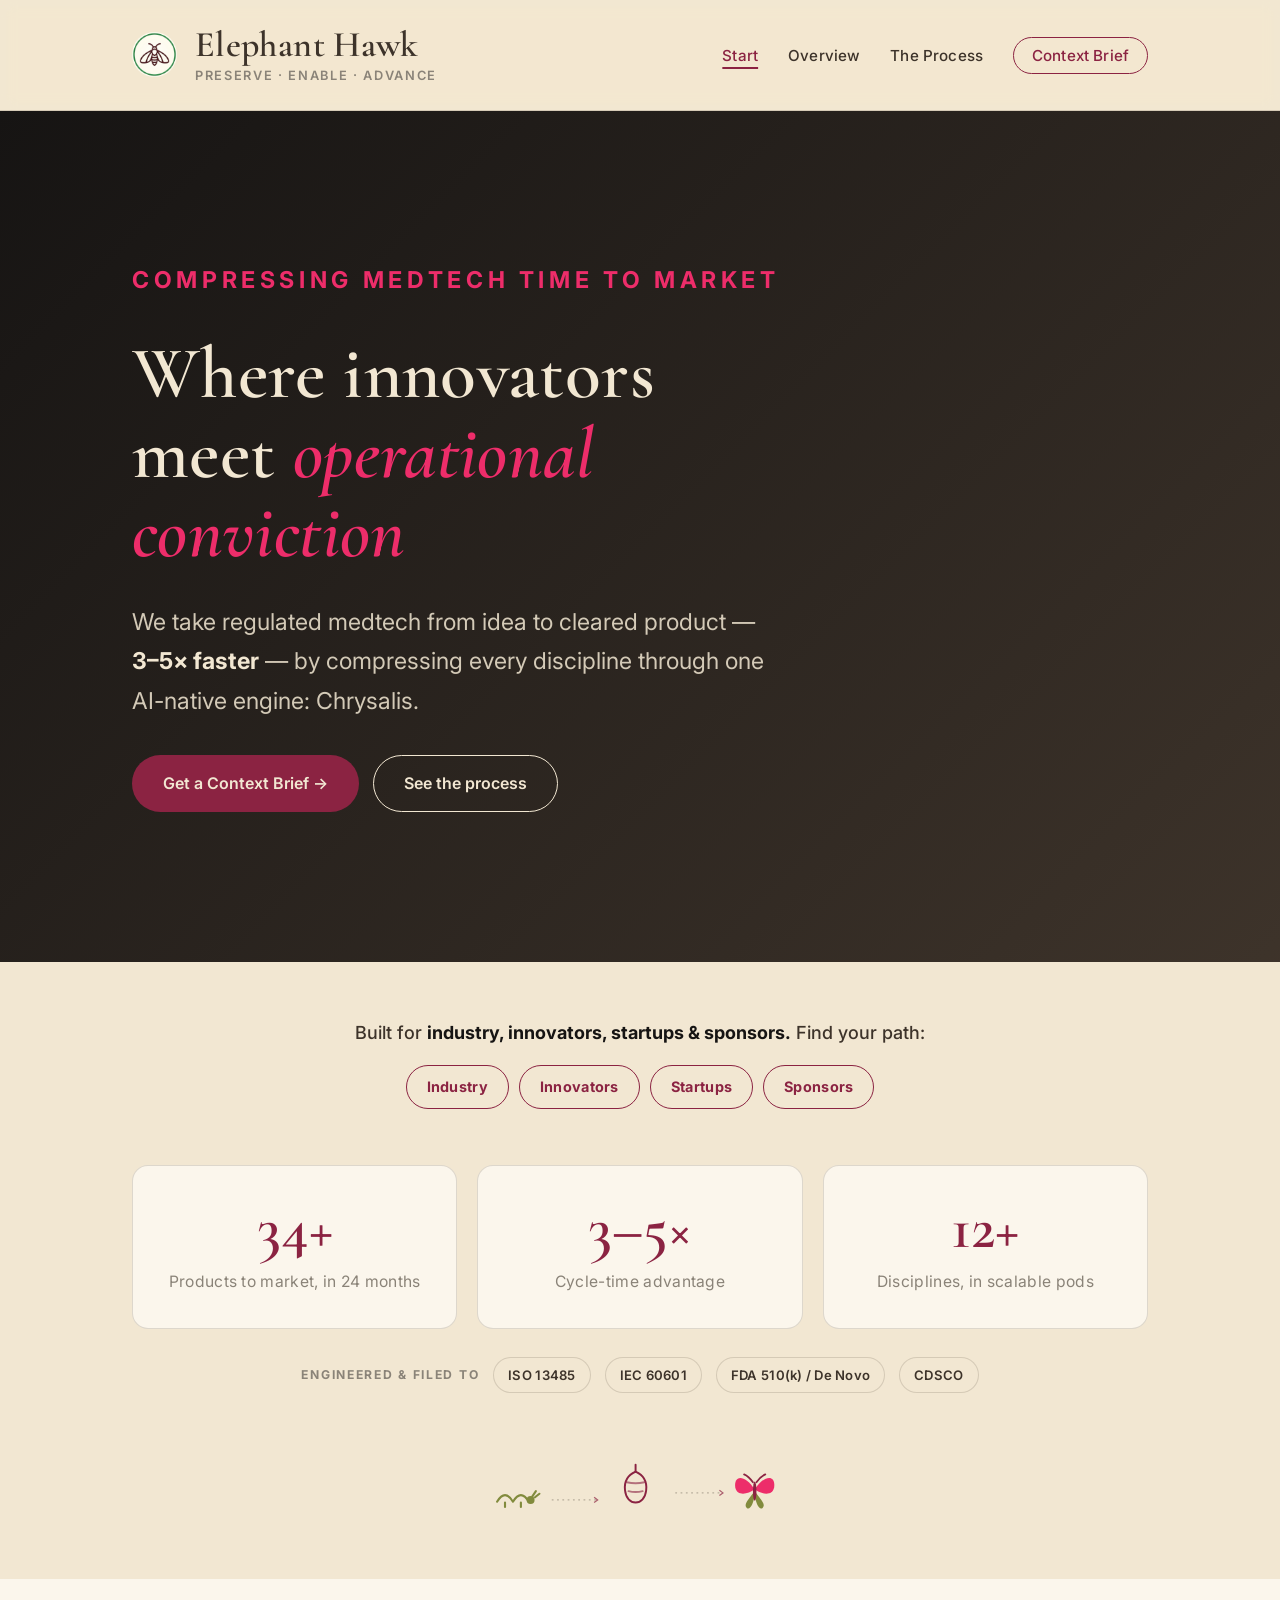
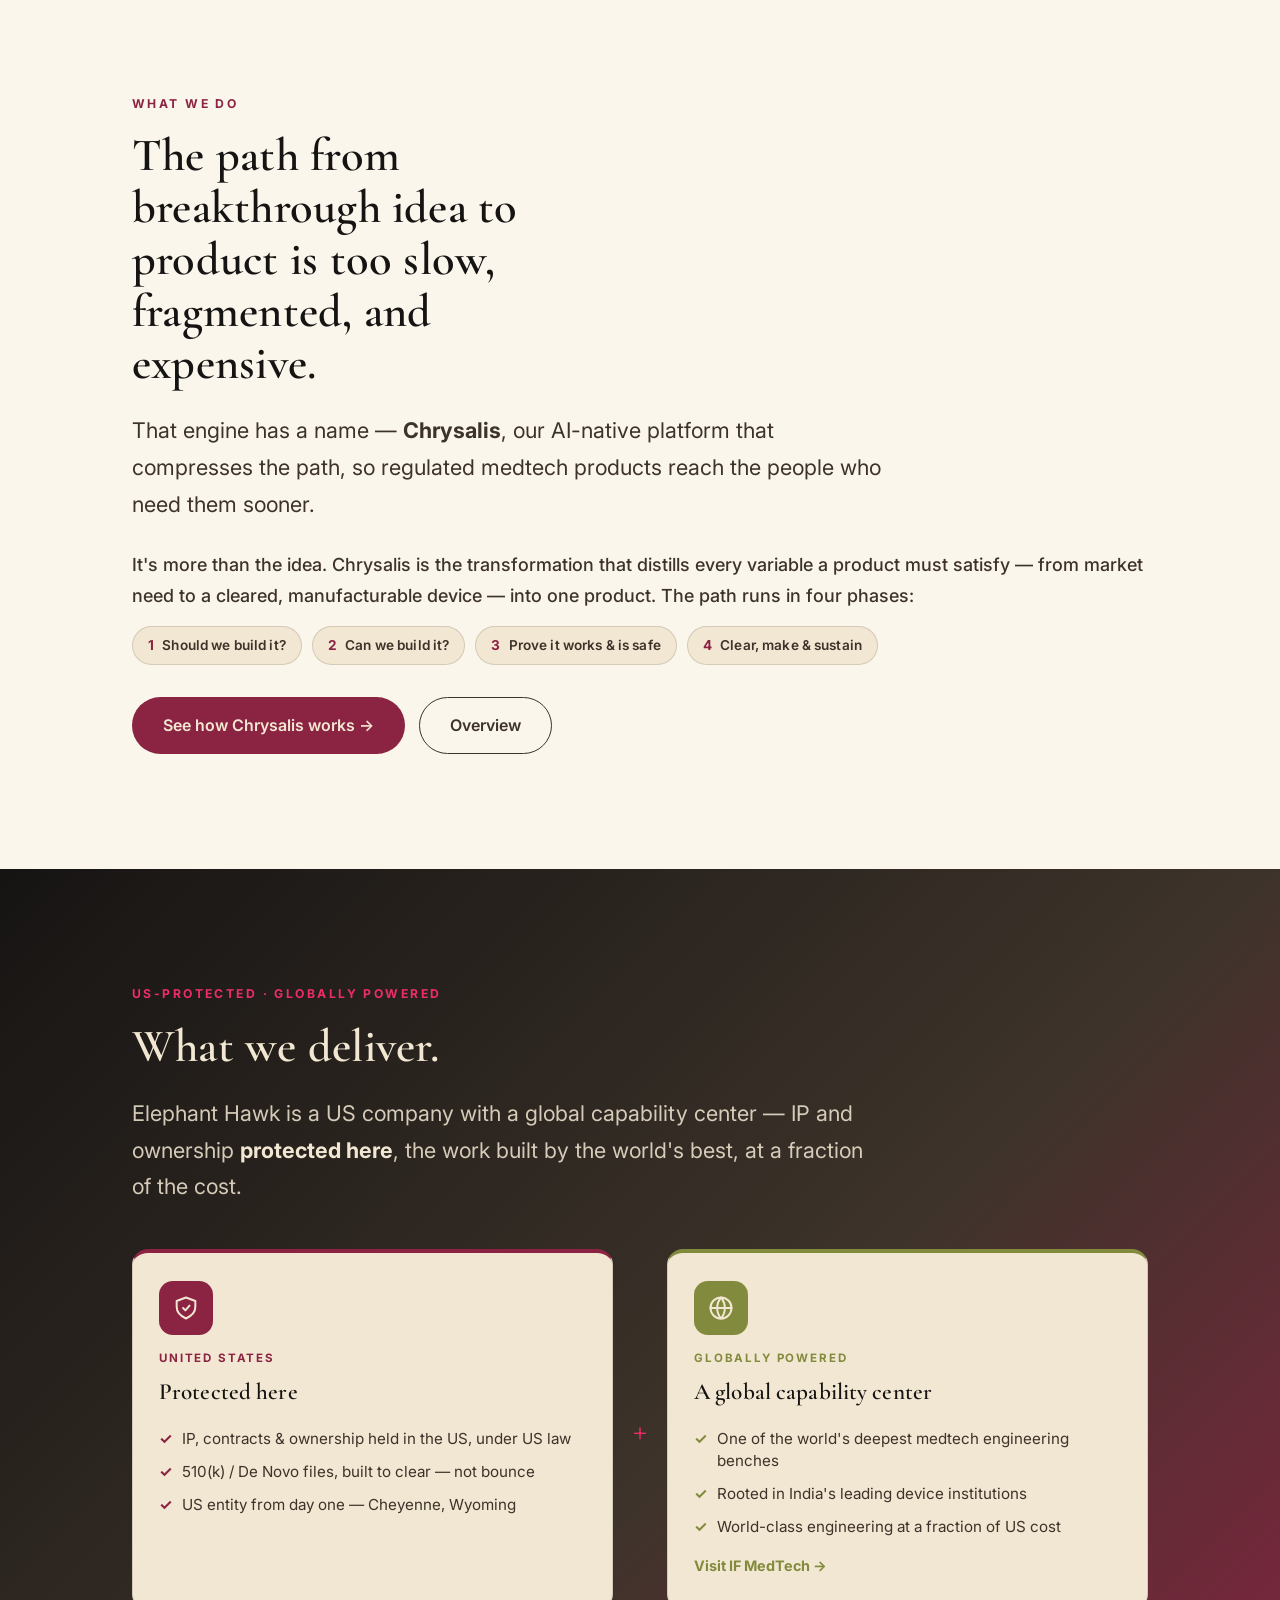
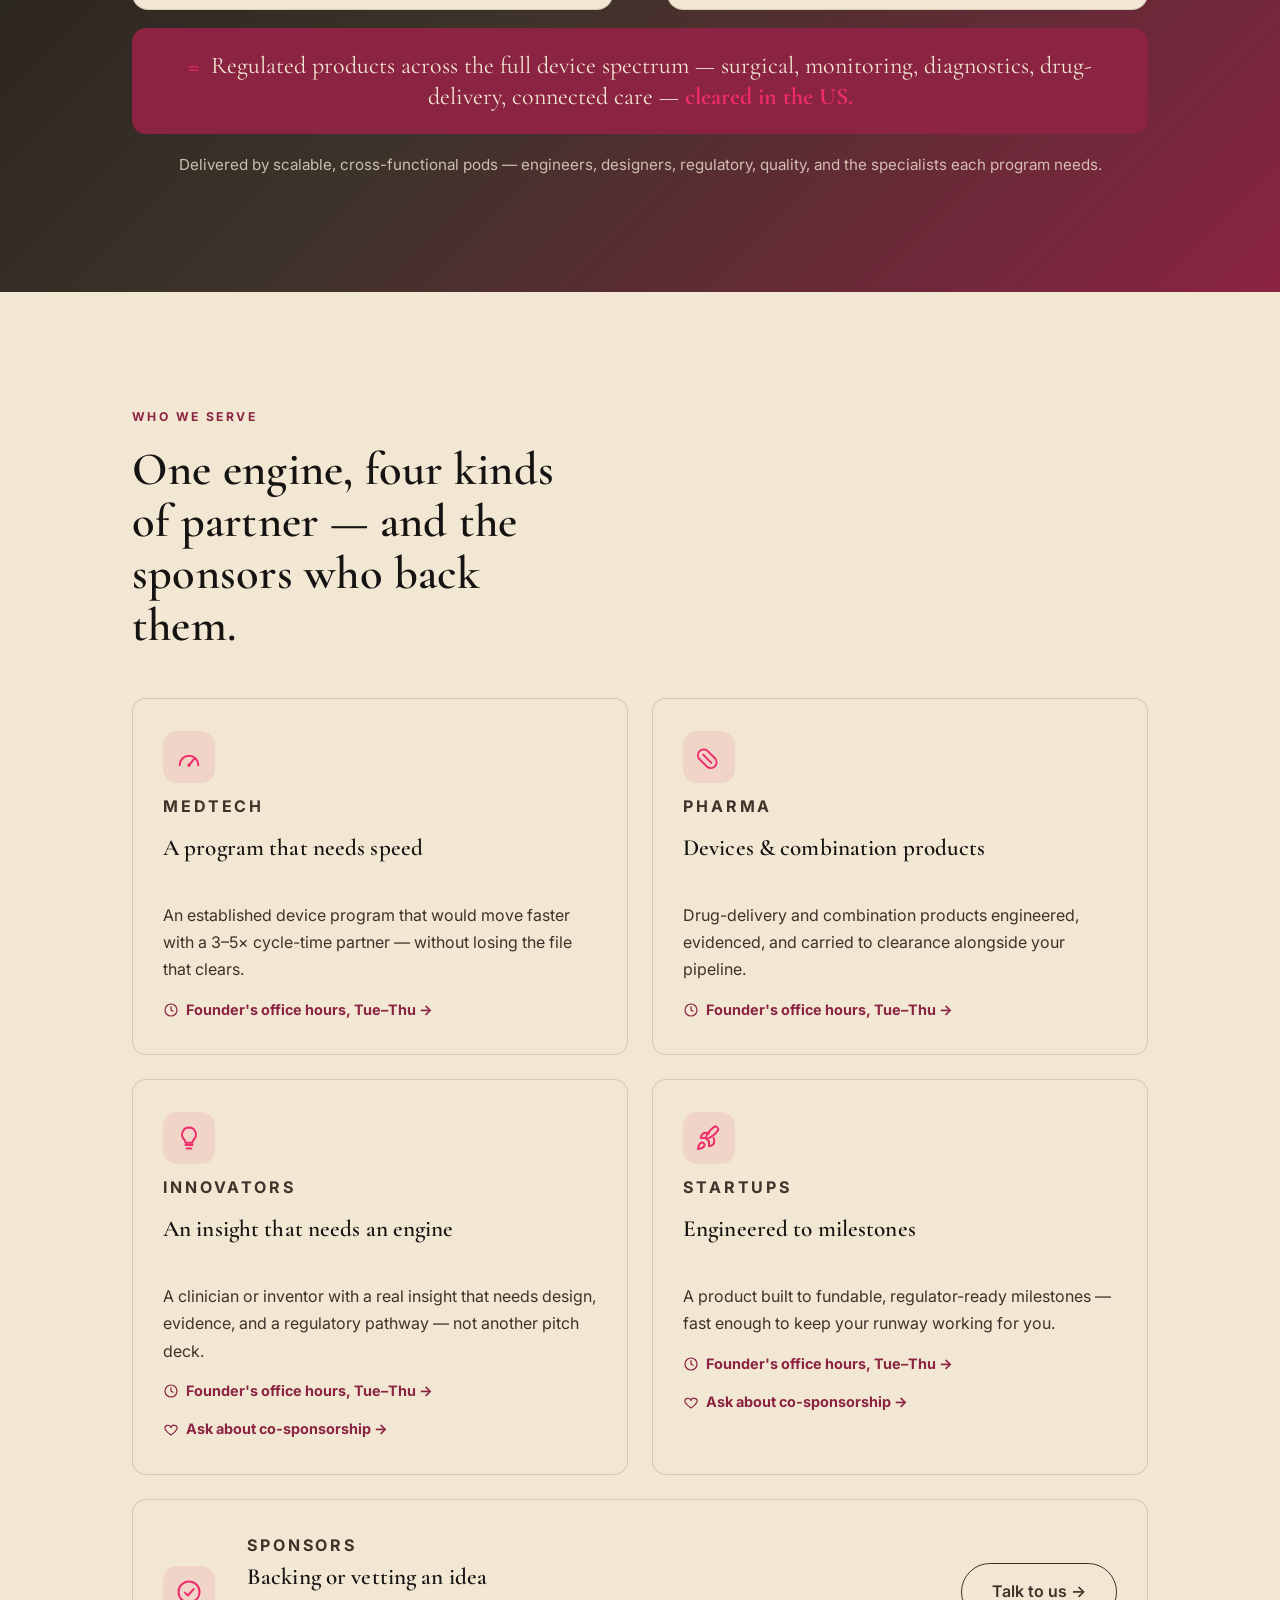
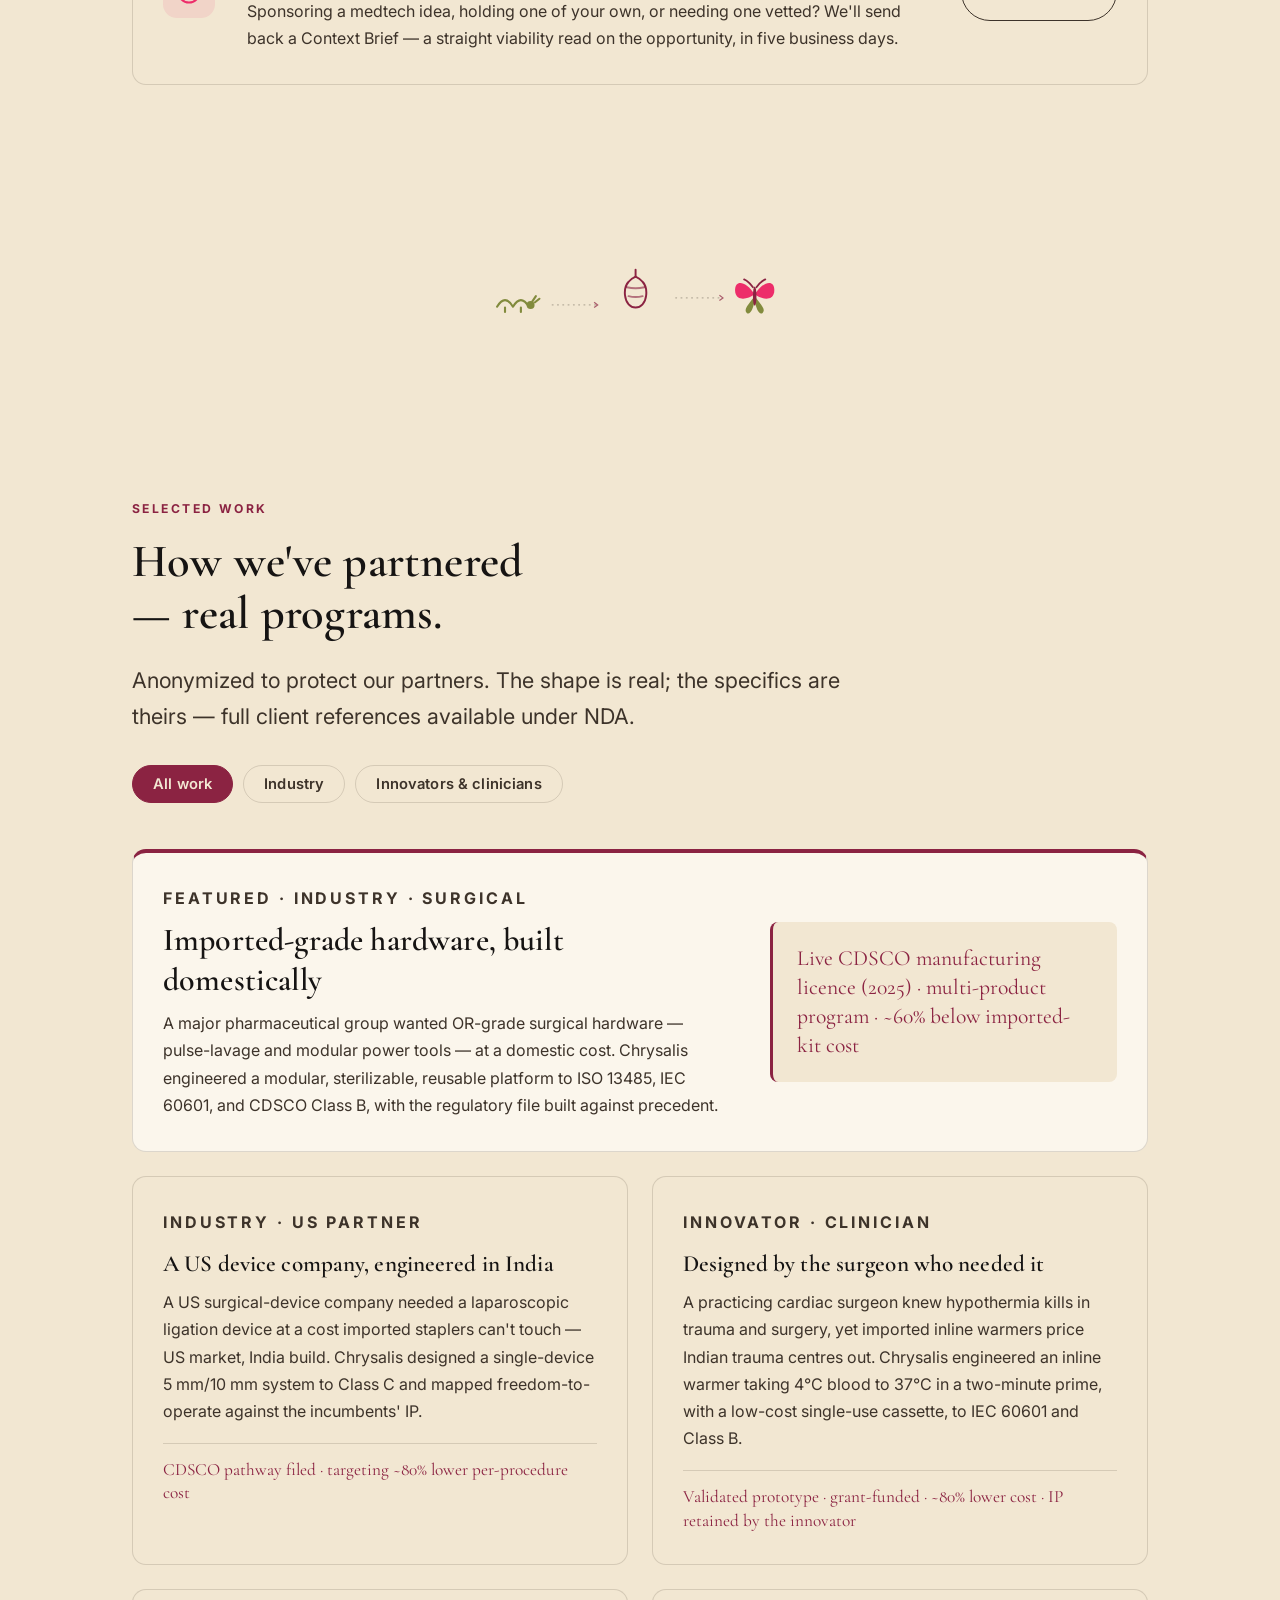
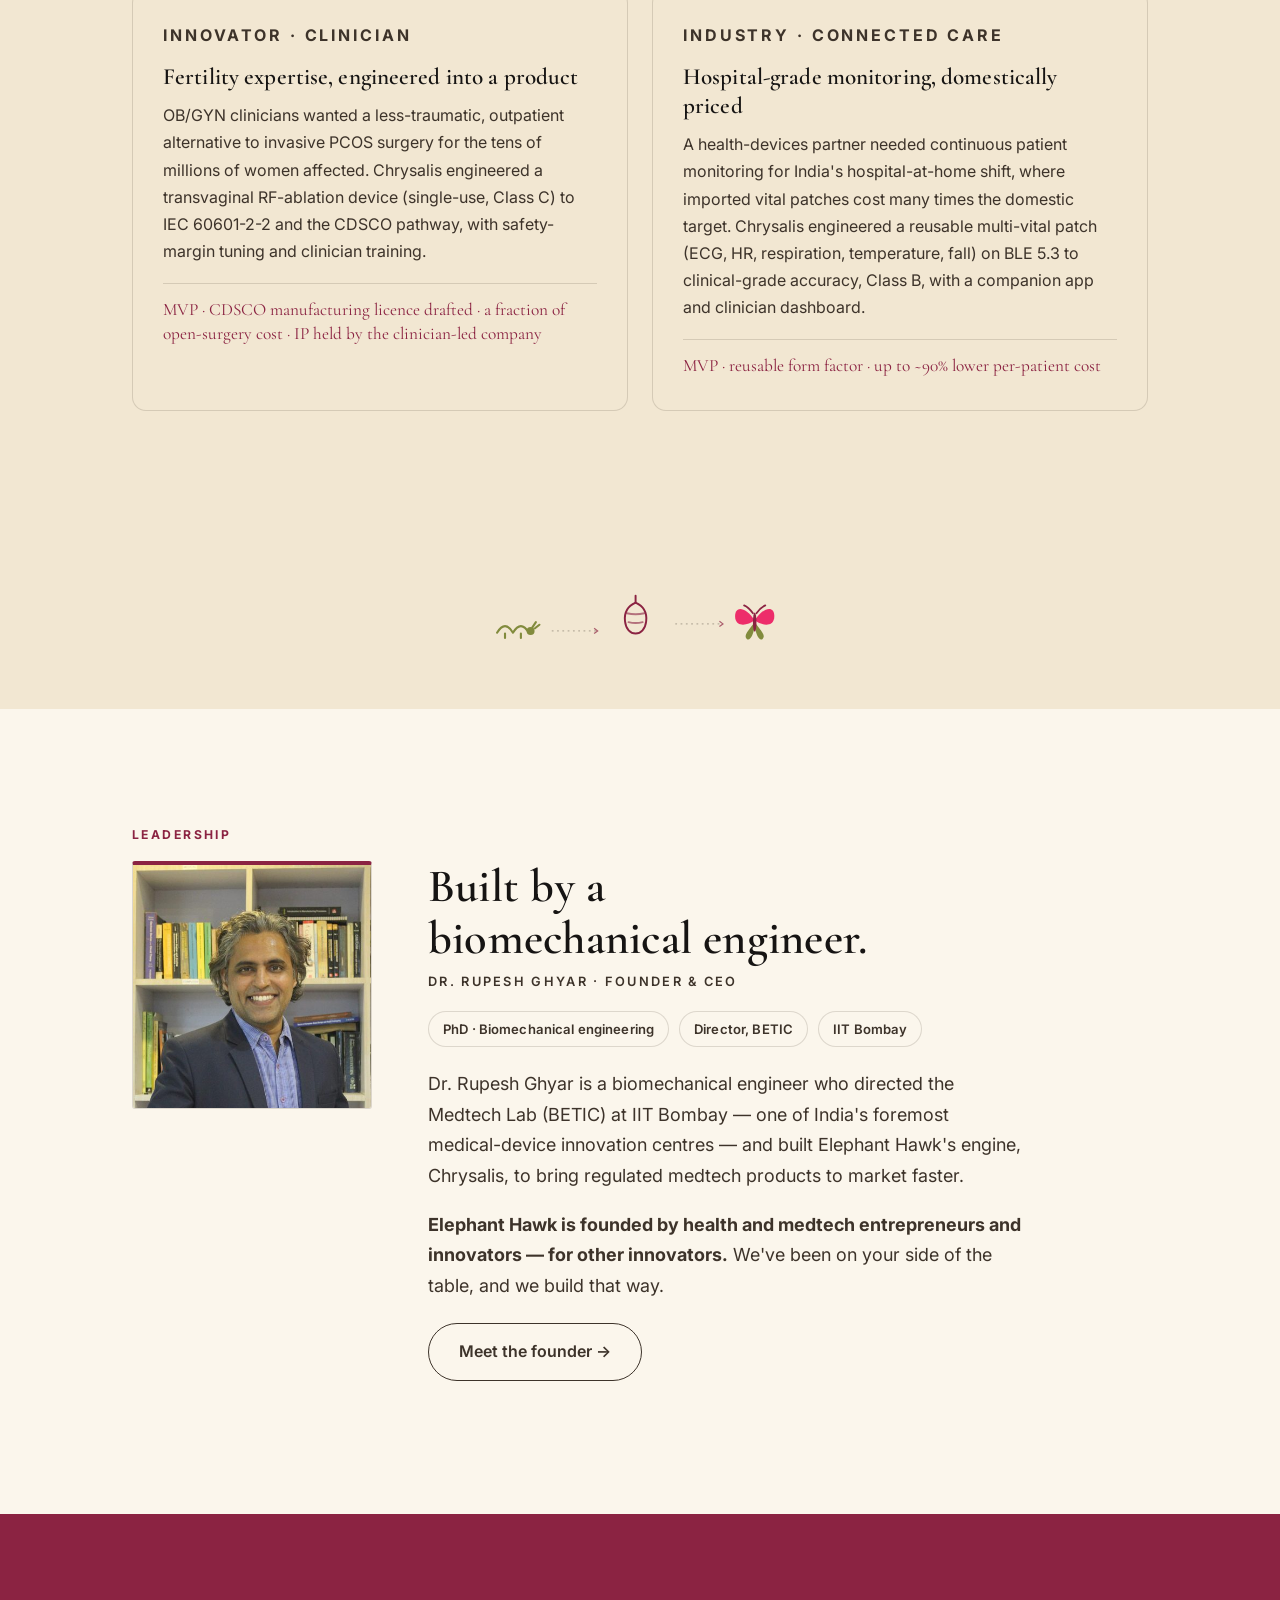
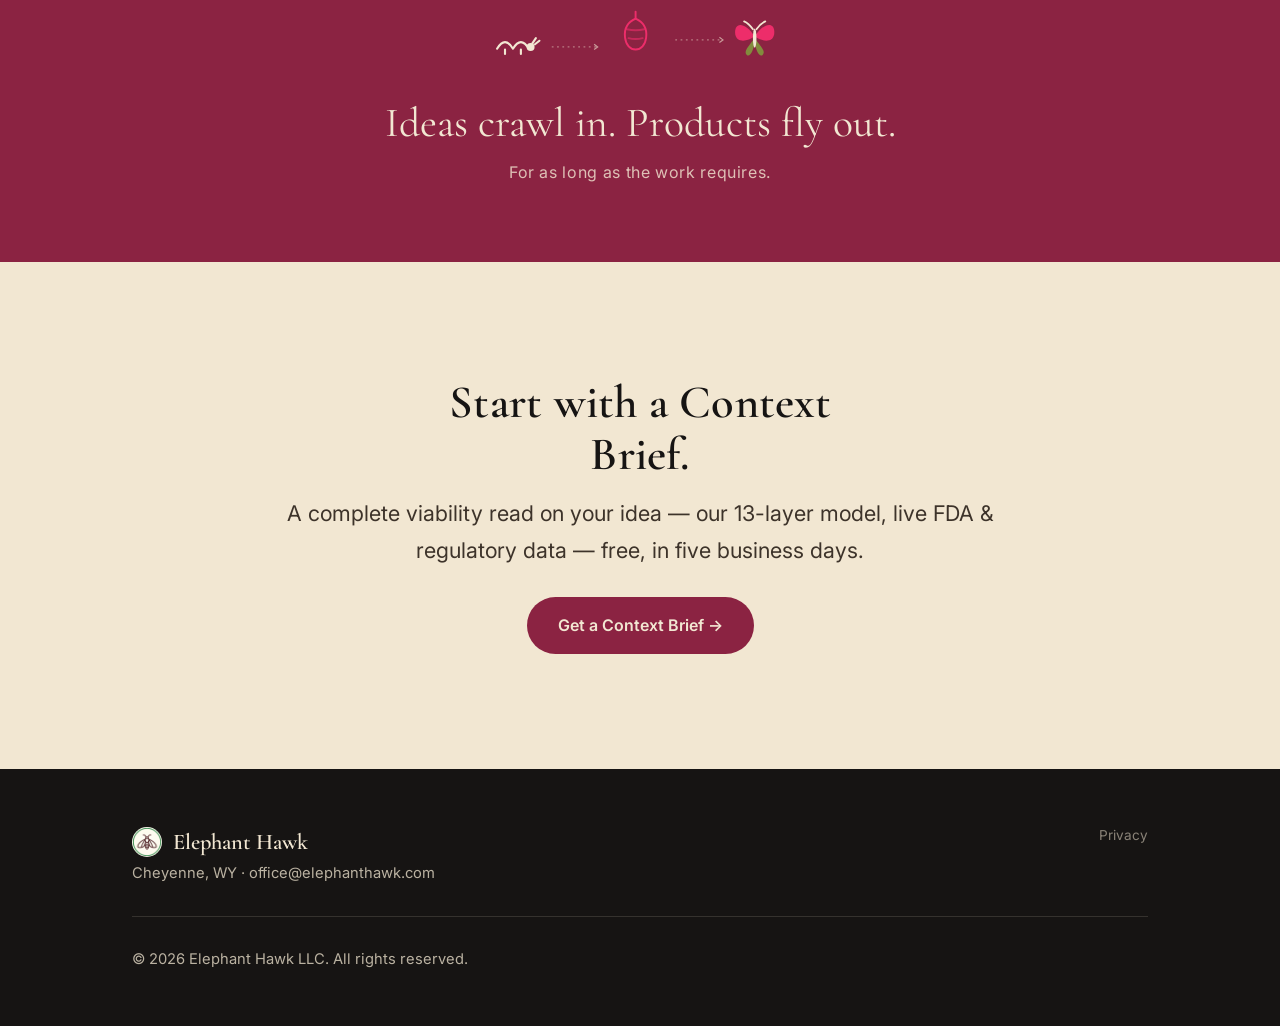
==== commit 8c140050: "Extend metamorphosis-thread dividers across all pages Add the caterpillar→chrysalis→moth divider at " ====
--- a/index.html
+++ b/index.html
@@ -335,6 +335,33 @@
       </div>
     </section>
 
+    <!-- ============ Metamorphosis thread ============ -->
+    <div class="metamorph-divider" aria-hidden="true">
+      <svg viewBox="0 0 340 90" fill="none">
+        <path d="M70,60 H120" stroke="#3D332A" stroke-width="1.4" stroke-dasharray="2 4" opacity="0.32"/>
+        <path d="M118,57 l4,3 -4,3" stroke="#8B2342" stroke-width="1.4" opacity="0.7"/>
+        <path d="M210,52 H262" stroke="#3D332A" stroke-width="1.4" stroke-dasharray="2 4" opacity="0.32"/>
+        <path d="M260,49 l4,3 -4,3" stroke="#8B2342" stroke-width="1.4" opacity="0.7"/>
+        <g stroke="#828B3D" stroke-width="2.4" stroke-linecap="round" stroke-linejoin="round">
+          <path d="M8,62 q9,-15 18,0 q9,-15 18,0"/><circle cx="46" cy="60" r="4.5" fill="#828B3D" stroke="none"/>
+          <path d="M48,56 l4,-6 M51,57 l5,-4"/><path d="M17,63 v5 M35,63 v5"/>
+        </g>
+        <g stroke="#8B2342" stroke-width="2.2" stroke-linecap="round">
+          <line x1="165" y1="20" x2="165" y2="28"/>
+          <path d="M165,28 C156,32 152,40 153,49 C154,58 159,63 165,63 C171,63 176,58 177,49 C178,40 174,32 165,28 Z"/>
+          <path d="M155,40 Q165,42 175,40" opacity="0.6"/><path d="M157,50 Q165,52 173,50" opacity="0.6"/>
+        </g>
+        <g transform="translate(268,8)">
+          <path d="M32,40 C20,22 8,24 10,38 C12,48 24,46 32,40 Z" fill="#ED2D6A"/>
+          <path d="M32,40 C44,22 56,24 54,38 C52,48 40,46 32,40 Z" fill="#ED2D6A"/>
+          <path d="M32,42 C25,52 19,57 23,61 C27,64 31,55 32,46 Z" fill="#828B3D"/>
+          <path d="M32,42 C39,52 45,57 41,61 C37,64 33,55 32,46 Z" fill="#828B3D"/>
+          <ellipse cx="32" cy="42" rx="2" ry="11" fill="#8B2342"/>
+          <path d="M30,32 q-5,-7 -10,-9 M34,32 q5,-7 10,-9" stroke="#8B2342" stroke-width="2" fill="none" stroke-linecap="round"/>
+        </g>
+      </svg>
+    </div>
+
     <!-- ============ Leadership / founder ============ -->
     <section class="section section--panel">
       <div class="container">
--- a/styles.css
+++ b/styles.css
@@ -62,7 +62,7 @@
 }
 
 /* Display type uses the serif; body stays sans -------------------------*/
-h1, h2, h3, .display { font-family: var(--font-display); font-weight: 600; letter-spacing: 0.005em; }
+h1, h2, h3 { font-family: var(--font-display); font-weight: 600; letter-spacing: 0.005em; }
 
 /* =====================================================================
    Header / navigation
@@ -230,18 +230,6 @@
   margin: 0 0 34px;
 }
 .hero-actions { display: flex; flex-wrap: wrap; gap: 14px; }
-.hero-art { display: block; }
-.hero-art svg { width: 100%; height: auto; filter: drop-shadow(0 20px 50px rgba(0,0,0,0.35)); }
-.hero-art .hero-logo { display: block; width: 80%; max-width: 340px; height: auto; margin-inline: auto; border-radius: 50%; filter: drop-shadow(0 22px 55px rgba(0,0,0,0.4)); }
-
-/* A small caption under the moth */
-.hero-caption {
-  margin-top: 14px;
-  font-size: 0.82rem;
-  letter-spacing: 0.04em;
-  color: rgba(242, 231, 210, 0.6);
-  text-align: center;
-}
 
 /* =====================================================================
    Stats strip
@@ -362,6 +350,15 @@
 /* Reusable 2-up grid for four-card sections (collapses to one on phones). */
 .cards.cols-2 { grid-template-columns: repeat(2, minmax(0, 1fr)); }
 @media (max-width: 560px) { .cards.cols-2 { grid-template-columns: 1fr; } }
+
+/* "Ways to engage" — four commercial modes, each with an accent top bar
+   (mulberry = fee-based, olive = partnership/equity). */
+.cards.engage { grid-template-columns: repeat(4, minmax(0, 1fr)); }
+.engage-card { border-top: 3px solid var(--accent); }
+@media (max-width: 820px) { .cards.engage { grid-template-columns: repeat(2, minmax(0, 1fr)); } }
+@media (max-width: 480px) { .cards.engage { grid-template-columns: 1fr; } }
+.engage-note { margin-top: 26px; max-width: 64ch; color: var(--chrysalis); }
+.engage-note strong { color: var(--mulberry); }
 
 /* Contact "two paths" — bold, engaging customer entry cards. */
 .path-card {
@@ -846,7 +843,6 @@
 .band .small { font-family: var(--font-body); font-size: 1rem; color: rgba(242,231,210,0.8); margin-top: 14px; letter-spacing: 0.04em; }
 /* Metamorphosis motif (caterpillar → chrysalis → moth) */
 .band .motif { width: clamp(220px, 44%, 300px); height: auto; display: block; margin: 0 auto 26px; }
-.motif-divider { width: clamp(180px, 30%, 230px); height: auto; display: block; margin: 4px auto; opacity: 0.9; }
 
 /* =====================================================================
    Footer
@@ -876,10 +872,6 @@
 /* =====================================================================
    Mobile
    ===================================================================== */
-@media (max-width: 820px) {
-  .hero .container { grid-template-columns: 1fr; }
-  .hero-art { max-width: 420px; margin-inline: auto; order: -1; }
-}
 @media (max-width: 760px) {
   .nav-toggle { display: block; }
   /* Dampen the enlarged logo on phones so the sticky bar stays reasonable */
@@ -918,19 +910,6 @@
   50%      { background-position: 100% 50%; }
 }
 
-/* The hero moth gently floats and breathes, so it reads as alive rather
-   than a static logo. Slow and small on purpose — presence, not motion. */
-.hero-art svg,
-.hero-art .hero-logo {
-  animation: mothFloat 9s ease-in-out infinite;
-  transform-origin: 50% 45%;
-  will-change: transform;
-}
-@keyframes mothFloat {
-  0%, 100% { transform: translateY(0) rotate(0deg) scale(1); }
-  50%      { transform: translateY(-14px) rotate(-0.6deg) scale(1.012); }
-}
-
 /* =====================================================================
    Metamorphosis thread — a recurring caterpillar→chrysalis→moth motif
    that lets scrolling the page walk the transformation.
@@ -1362,7 +1341,6 @@
   html { scroll-behavior: auto; }
   * { transition: none !important; }
   .hero { animation: none; }
-  .hero-art svg, .hero-art .hero-logo { animation: none; }
   .reveal { opacity: 1; transform: none; }
   .metamorph-divider { opacity: 1; transform: none; }
   .wc-dot { animation: none; }
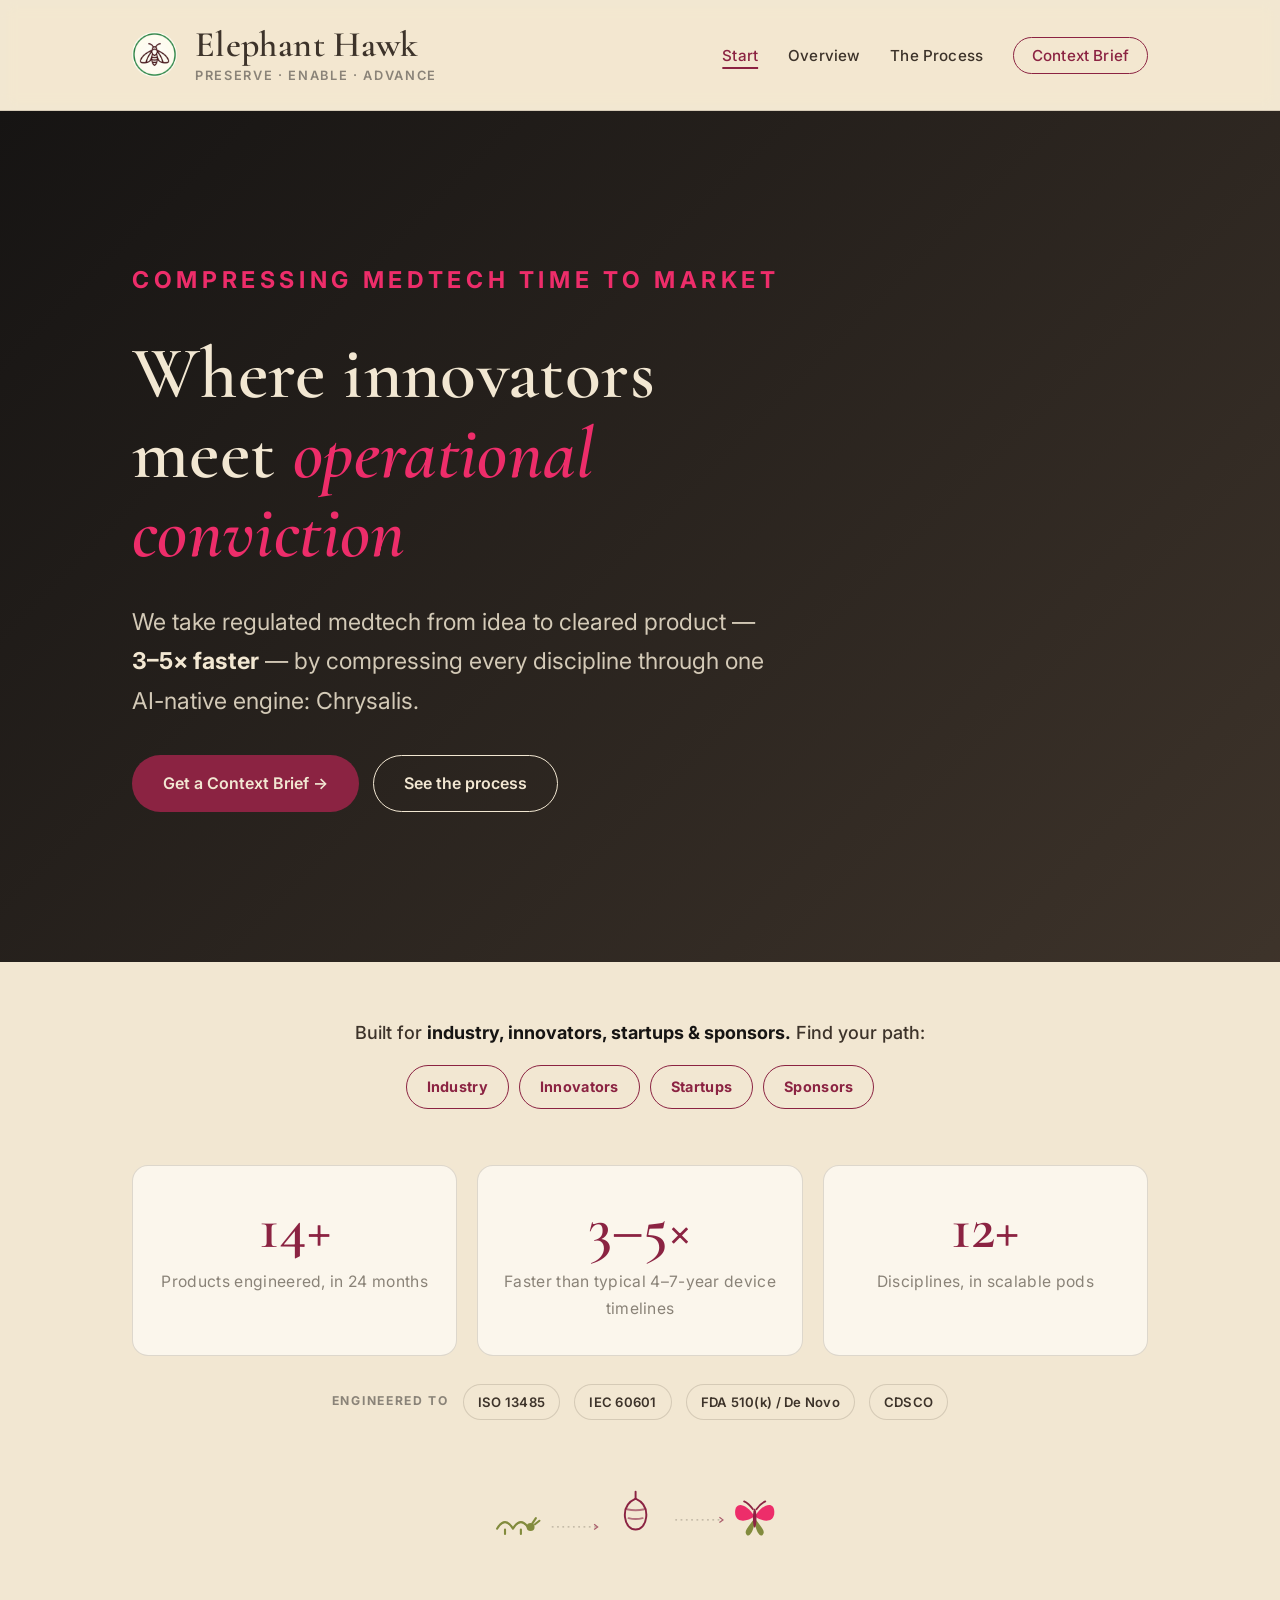
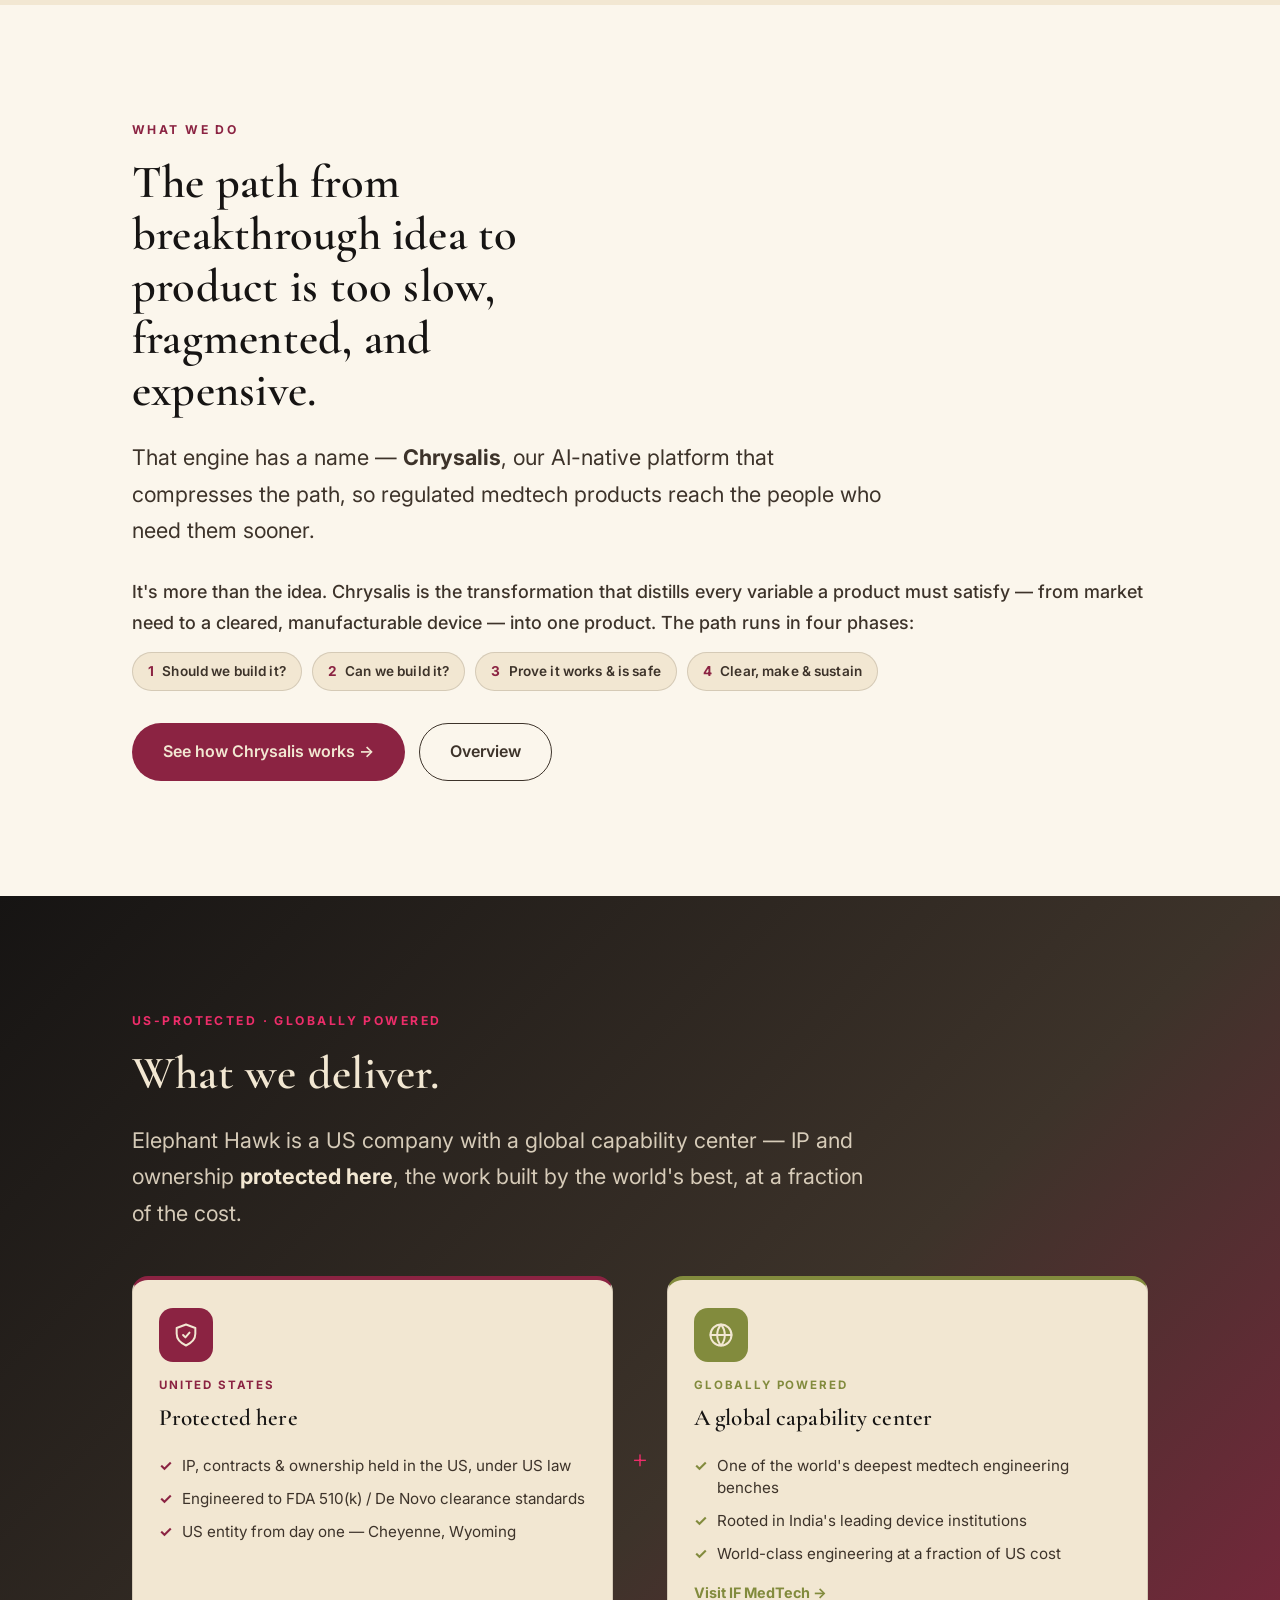
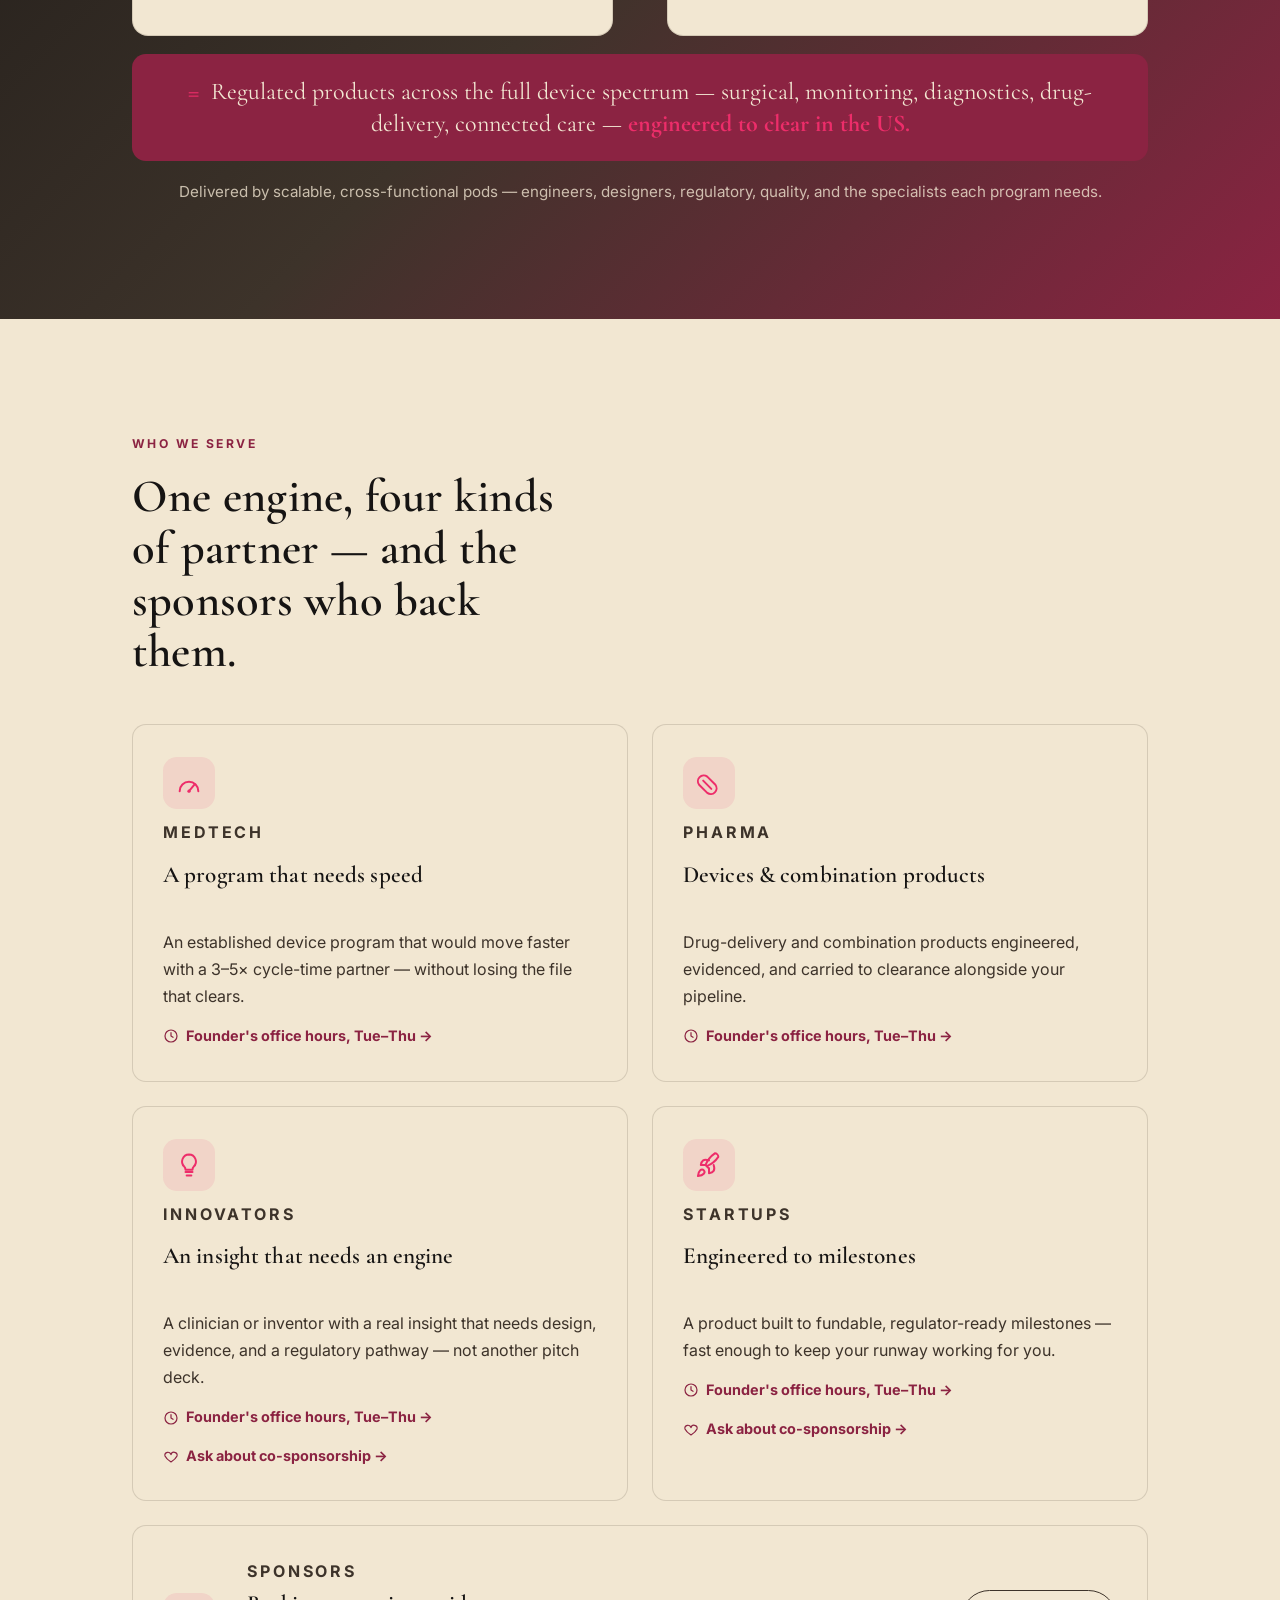
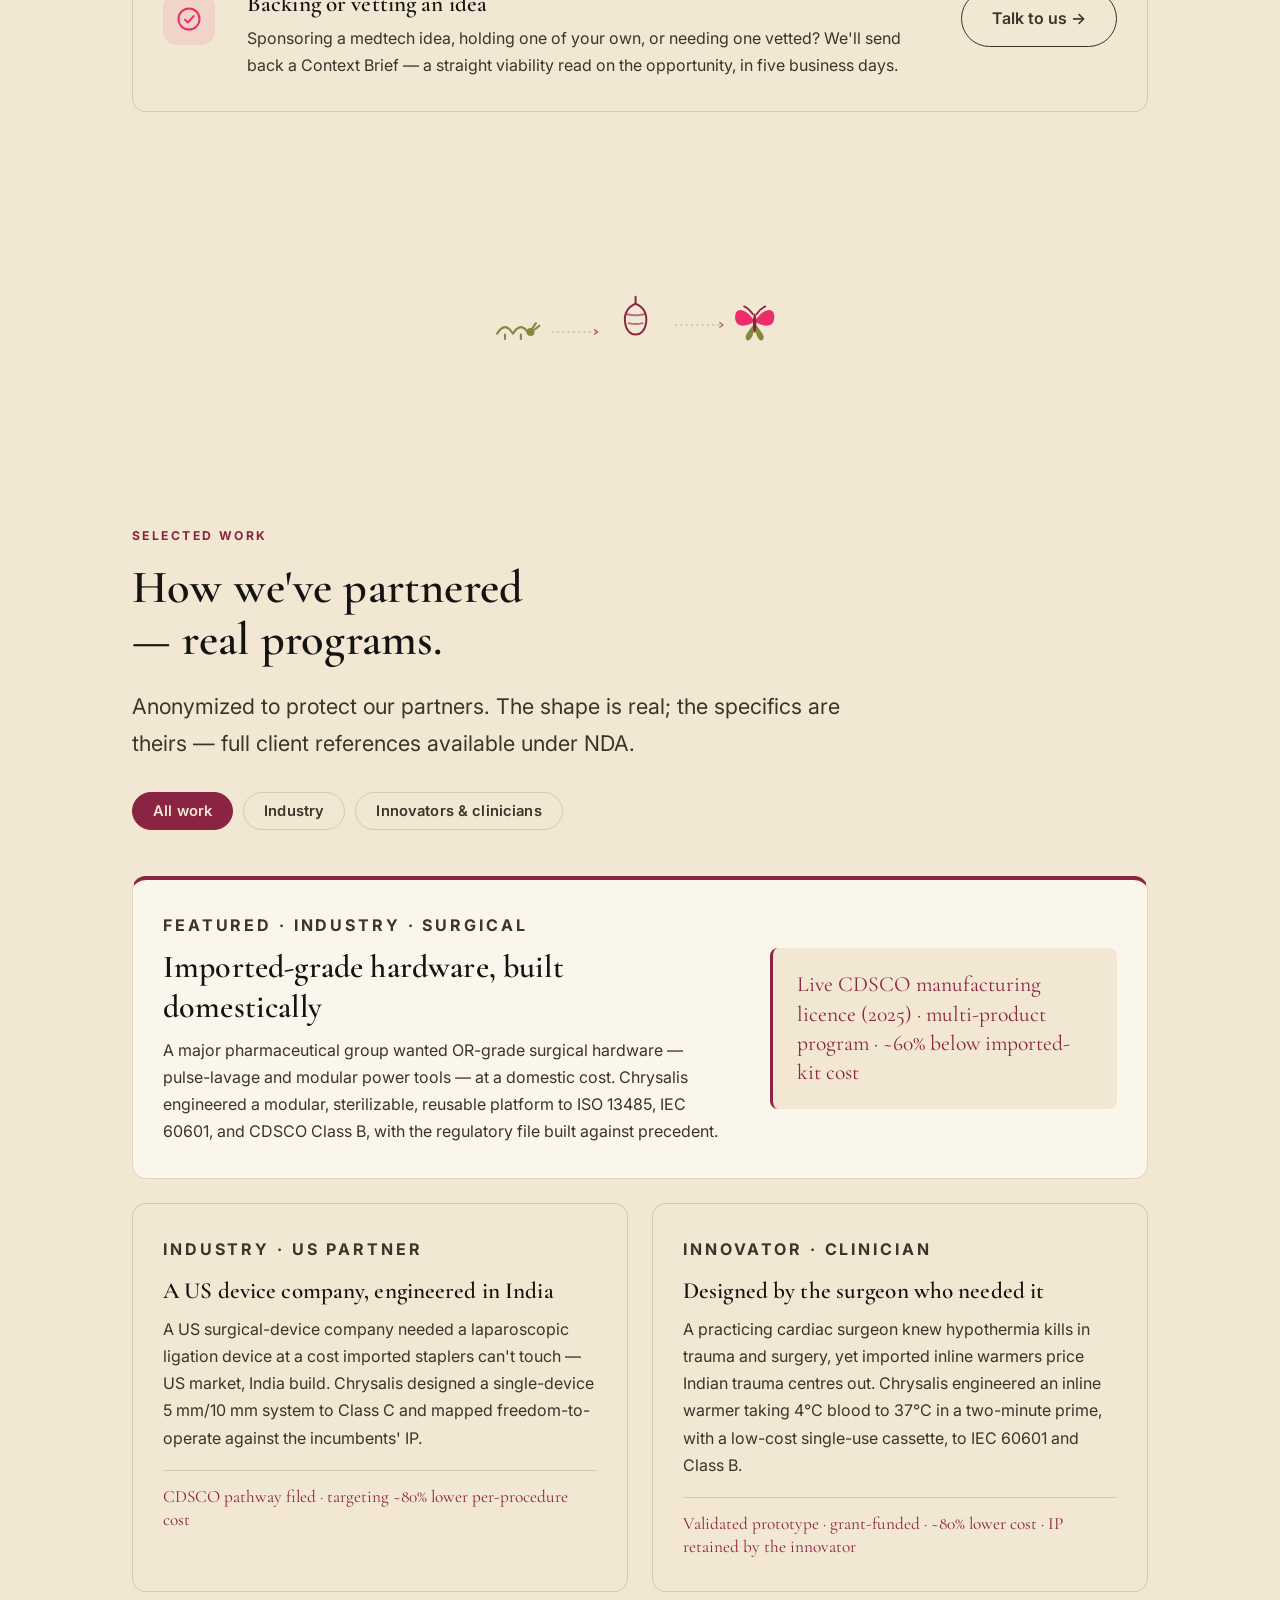
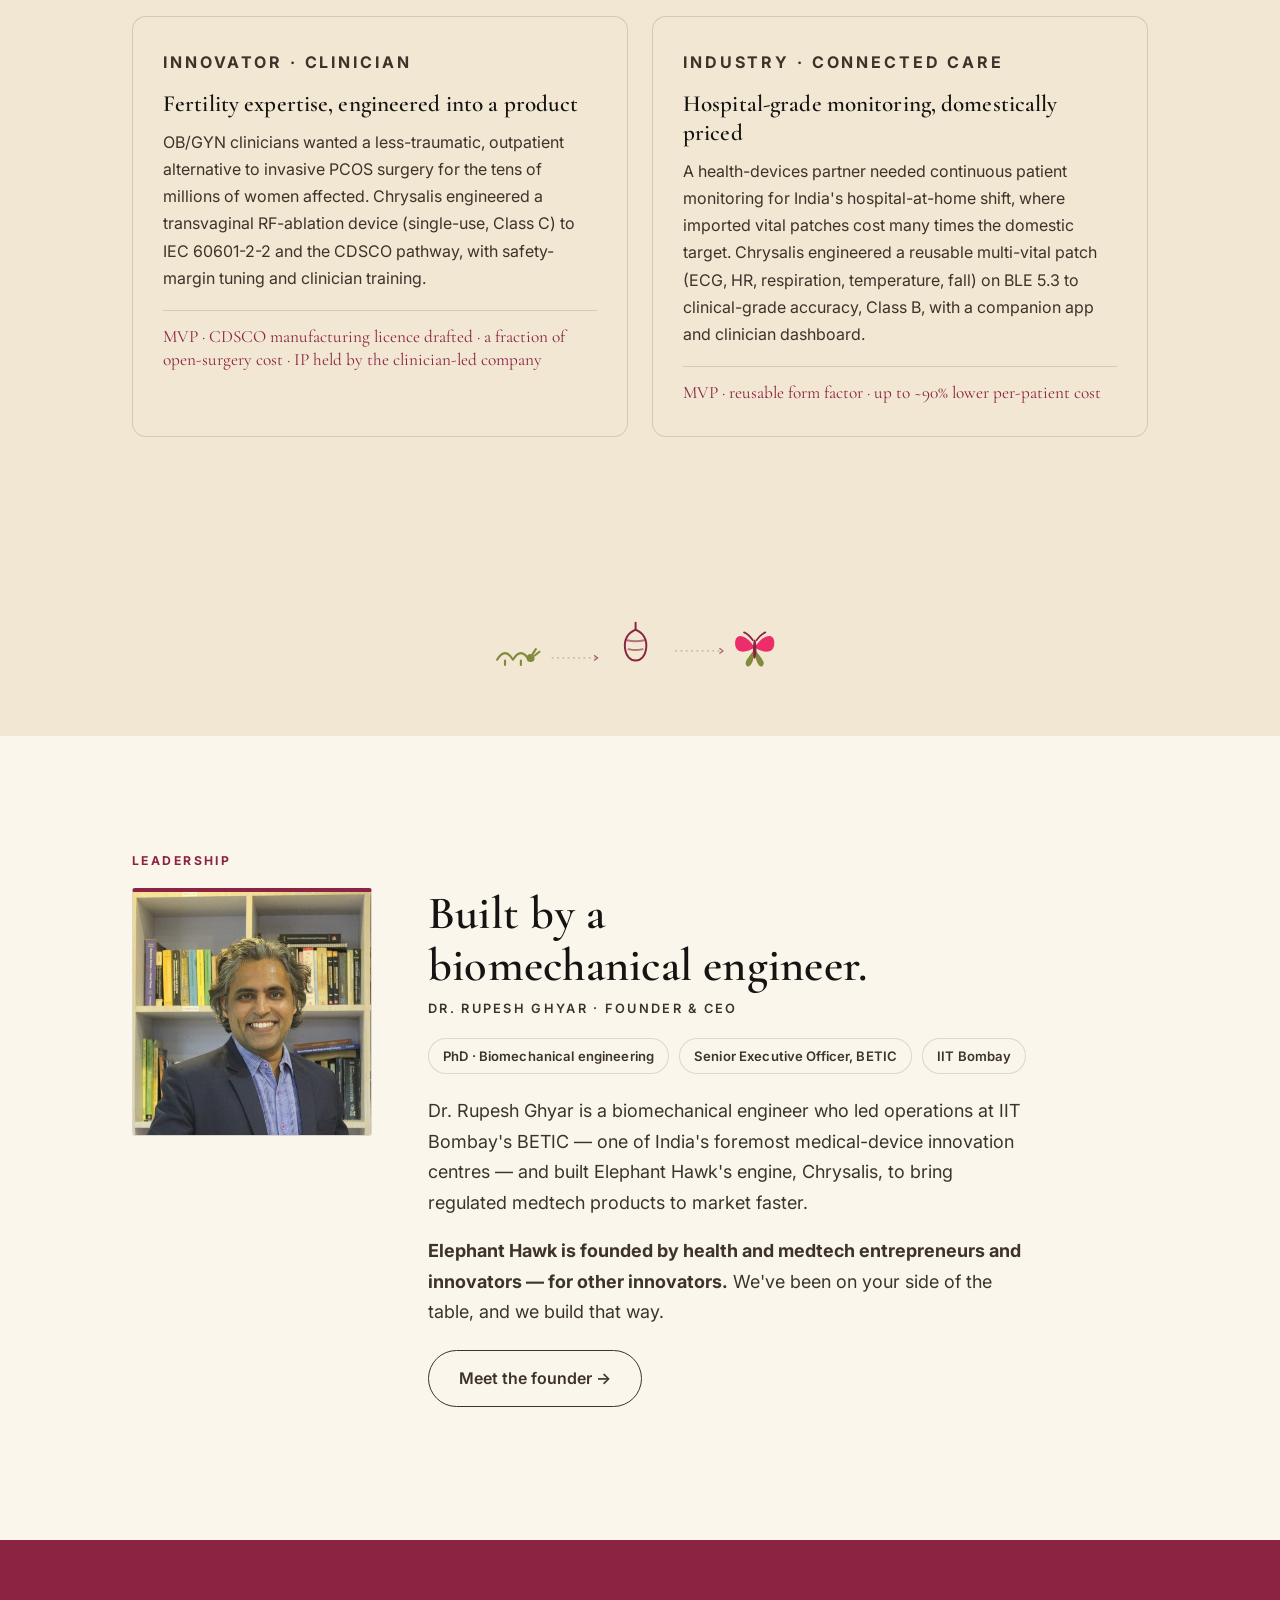
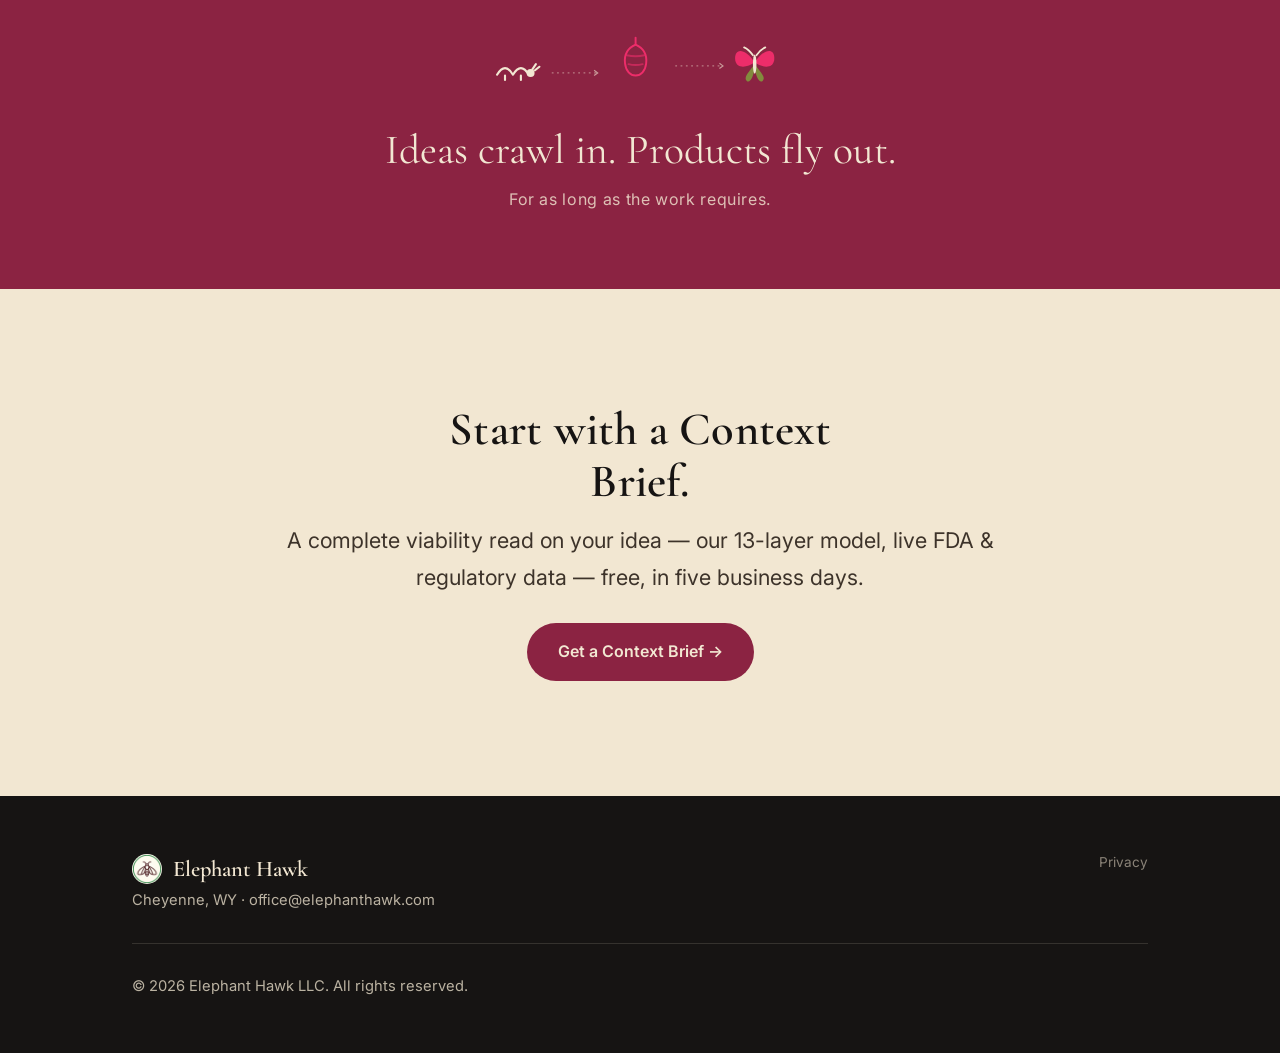
==== commit 6053d13a: "Apply corrections-tracker fixes (accuracy pass) - BETIC: 'Director' -> 'Senior Executive Officer'; '" ====
--- a/index.html
+++ b/index.html
@@ -85,12 +85,12 @@
     <!-- ============ Proof strip ============ -->
     <section class="container">
       <div class="stats">
-        <div class="stat"><div class="num" data-count="34" data-suffix="+">34+</div><div class="label">Products to market, in 24 months</div></div>
-        <div class="stat"><div class="num">3–5×</div><div class="label">Cycle-time advantage</div></div>
+        <div class="stat"><div class="num" data-count="14" data-suffix="+">14+</div><div class="label">Products engineered, in 24 months</div></div>
+        <div class="stat"><div class="num">3–5×</div><div class="label">Faster than typical 4–7-year device timelines</div></div>
         <div class="stat"><div class="num" data-count="12" data-suffix="+">12+</div><div class="label">Disciplines, in scalable pods</div></div>
       </div>
       <div class="standards" aria-label="Standards and regulatory pathways">
-        <span class="standards-lead">Engineered &amp; filed to</span>
+        <span class="standards-lead">Engineered to</span>
         <span class="std">ISO 13485</span>
         <span class="std">IEC 60601</span>
         <span class="std">FDA 510(k) / De Novo</span>
@@ -156,7 +156,7 @@
               <h3>Protected here</h3>
               <ul class="deliver-list">
                 <li>IP, contracts &amp; ownership held in the US, under US law</li>
-                <li>510(k) / De&nbsp;Novo files, built to clear — not bounce</li>
+                <li>Engineered to FDA 510(k) / De&nbsp;Novo clearance standards</li>
                 <li>US entity from day one — Cheyenne, Wyoming</li>
               </ul>
             </div>
@@ -174,7 +174,7 @@
             </div>
           </div>
           <div class="deliver-result">
-            <strong>=</strong>&nbsp; Regulated products across the full device spectrum — surgical, monitoring, diagnostics, drug-delivery, connected care — <strong>cleared in the US.</strong>
+            <strong>=</strong>&nbsp; Regulated products across the full device spectrum — surgical, monitoring, diagnostics, drug-delivery, connected care — <strong>engineered to clear in the US.</strong>
           </div>
           <p class="deliver-note">Delivered by scalable, cross-functional pods — engineers, designers, regulatory, quality, and the specialists each program needs.</p>
         </div>
@@ -375,10 +375,10 @@
             <p class="founder-role">Dr. Rupesh Ghyar · Founder &amp; CEO</p>
             <ul class="creds" aria-label="Credentials">
               <li>PhD · Biomechanical engineering</li>
-              <li>Director, BETIC</li>
+              <li>Senior Executive Officer, BETIC</li>
               <li>IIT Bombay</li>
             </ul>
-            <p>Dr. Rupesh Ghyar is a biomechanical engineer who directed the Medtech Lab (BETIC) at IIT Bombay — one of India's foremost medical-device innovation centres — and built Elephant Hawk's engine, Chrysalis, to bring regulated medtech products to market faster.</p>
+            <p>Dr. Rupesh Ghyar is a biomechanical engineer who led operations at IIT Bombay's BETIC — one of India's foremost medical-device innovation centres — and built Elephant Hawk's engine, Chrysalis, to bring regulated medtech products to market faster.</p>
             <p><strong>Elephant Hawk is founded by health and medtech entrepreneurs and innovators — for other innovators.</strong> We've been on your side of the table, and we build that way.</p>
             <p style="margin-top:22px;"><a class="btn btn-ghost" href="about.html">Meet the founder →</a></p>
           </div>
